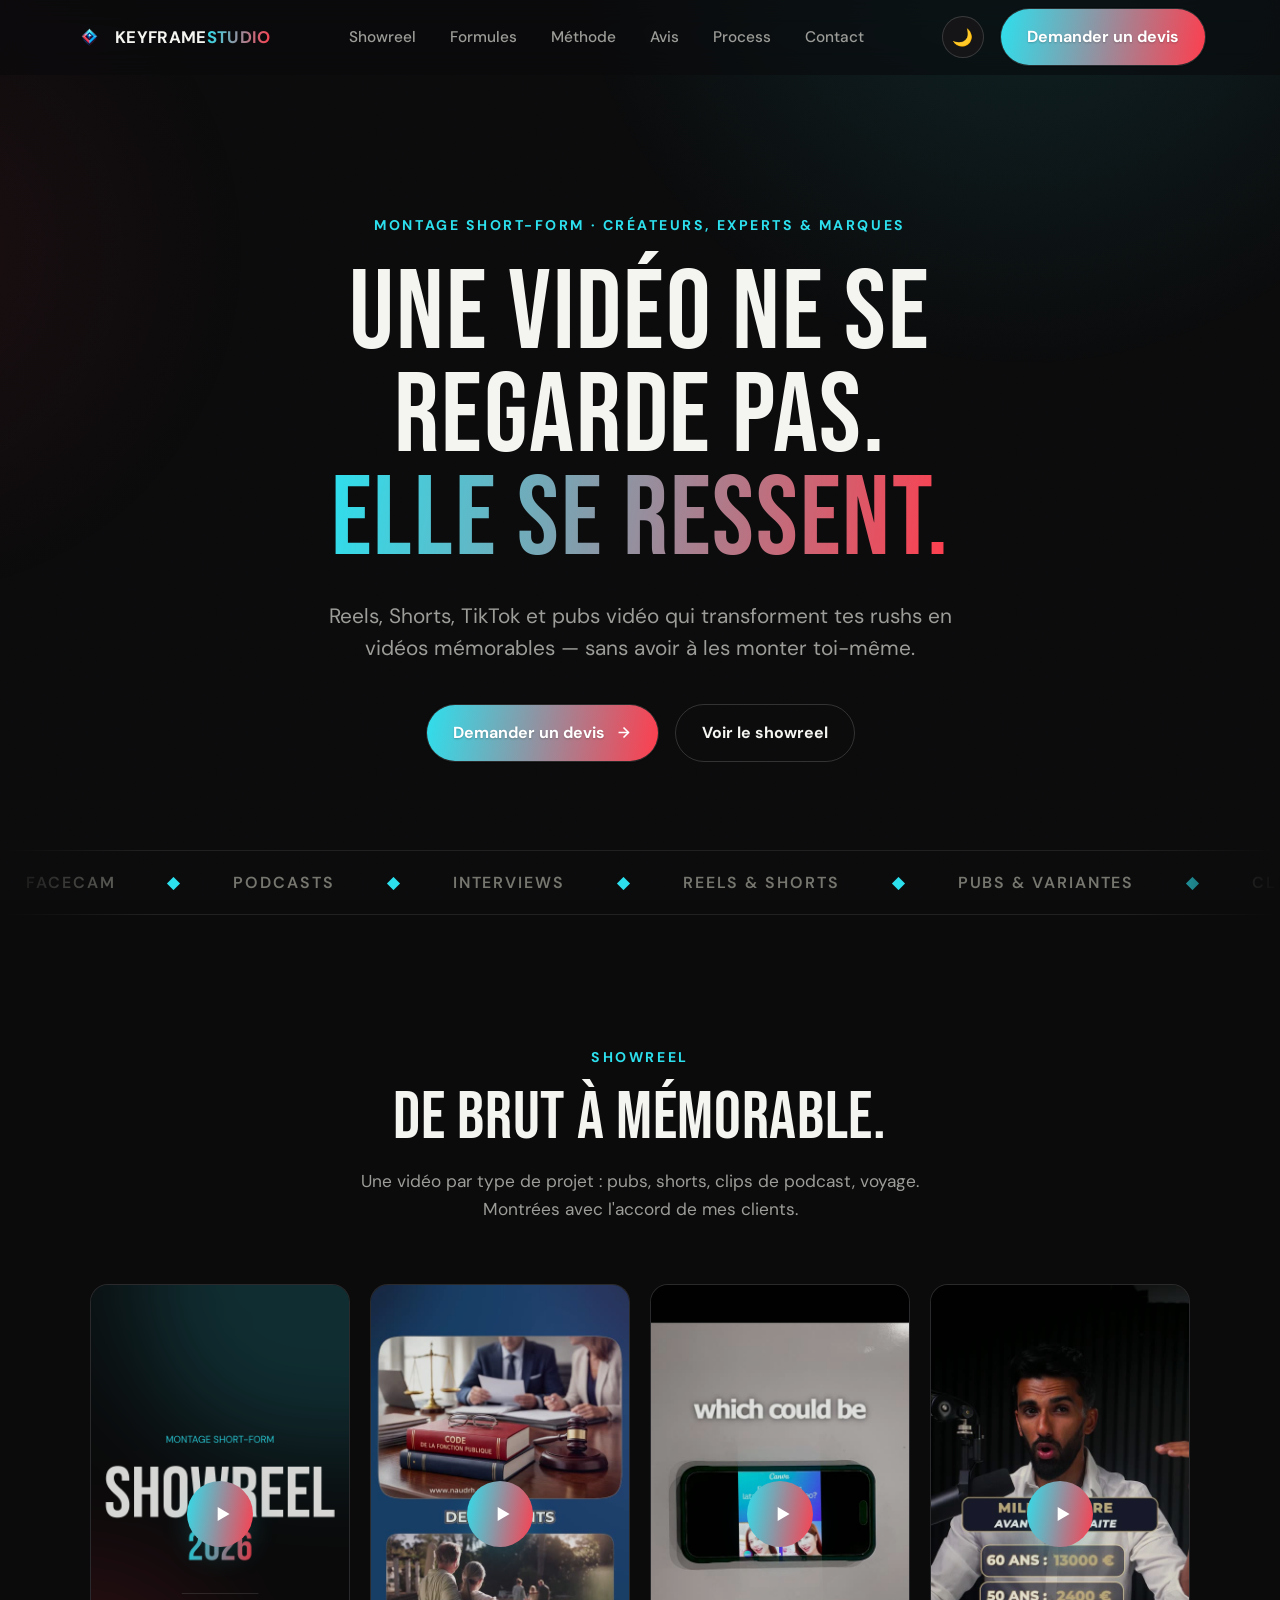
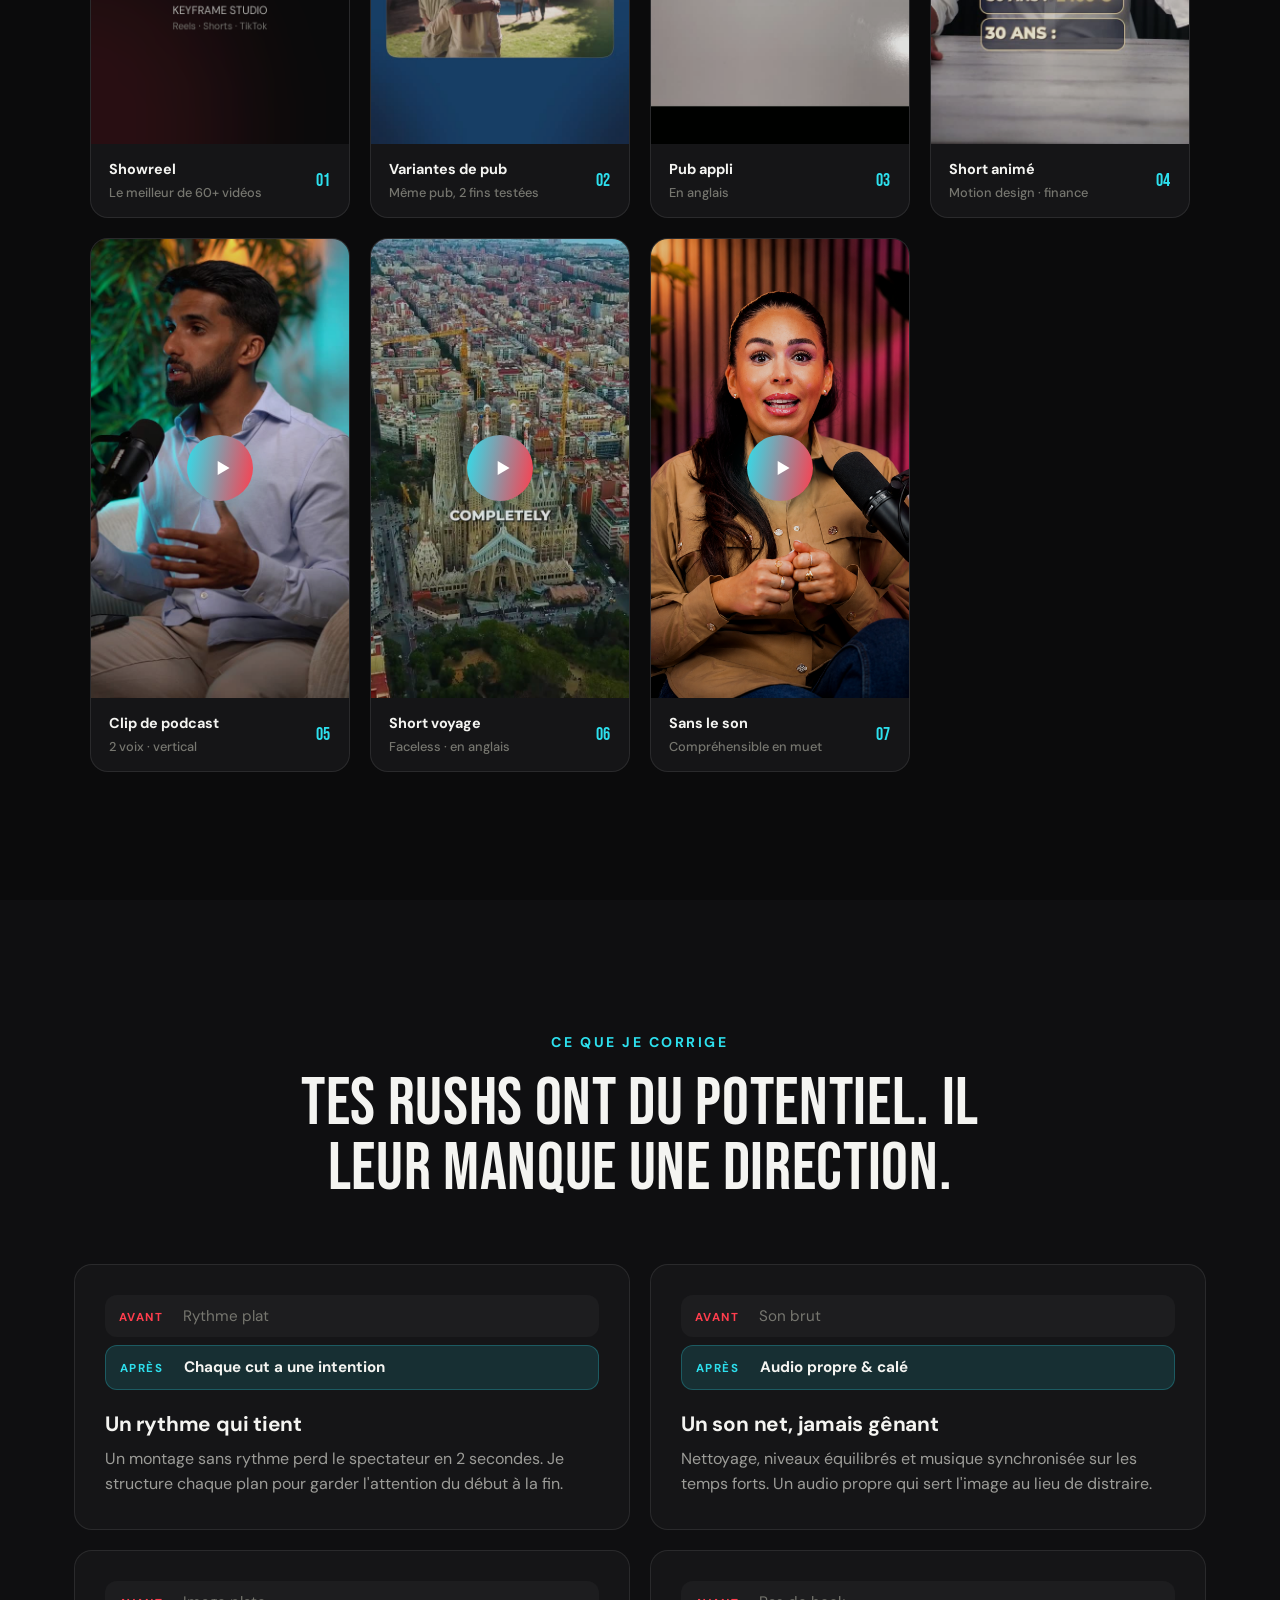
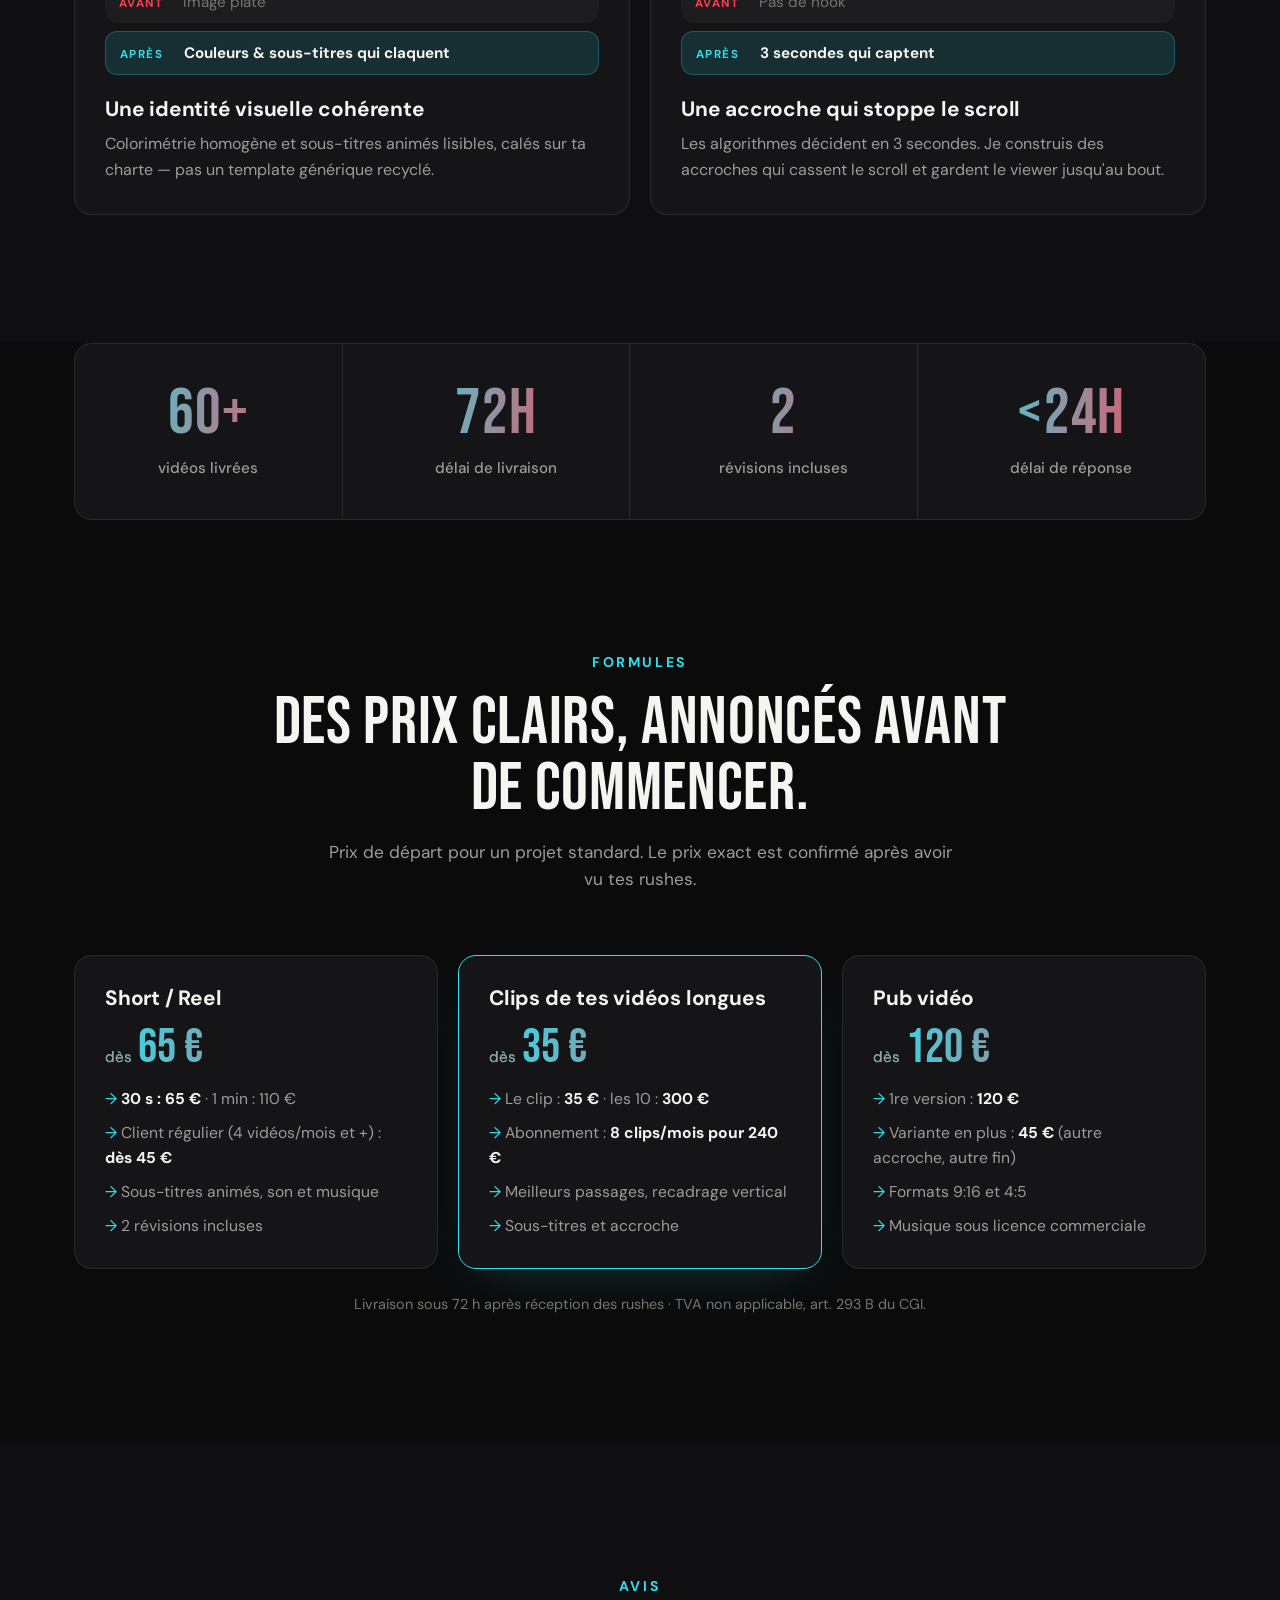
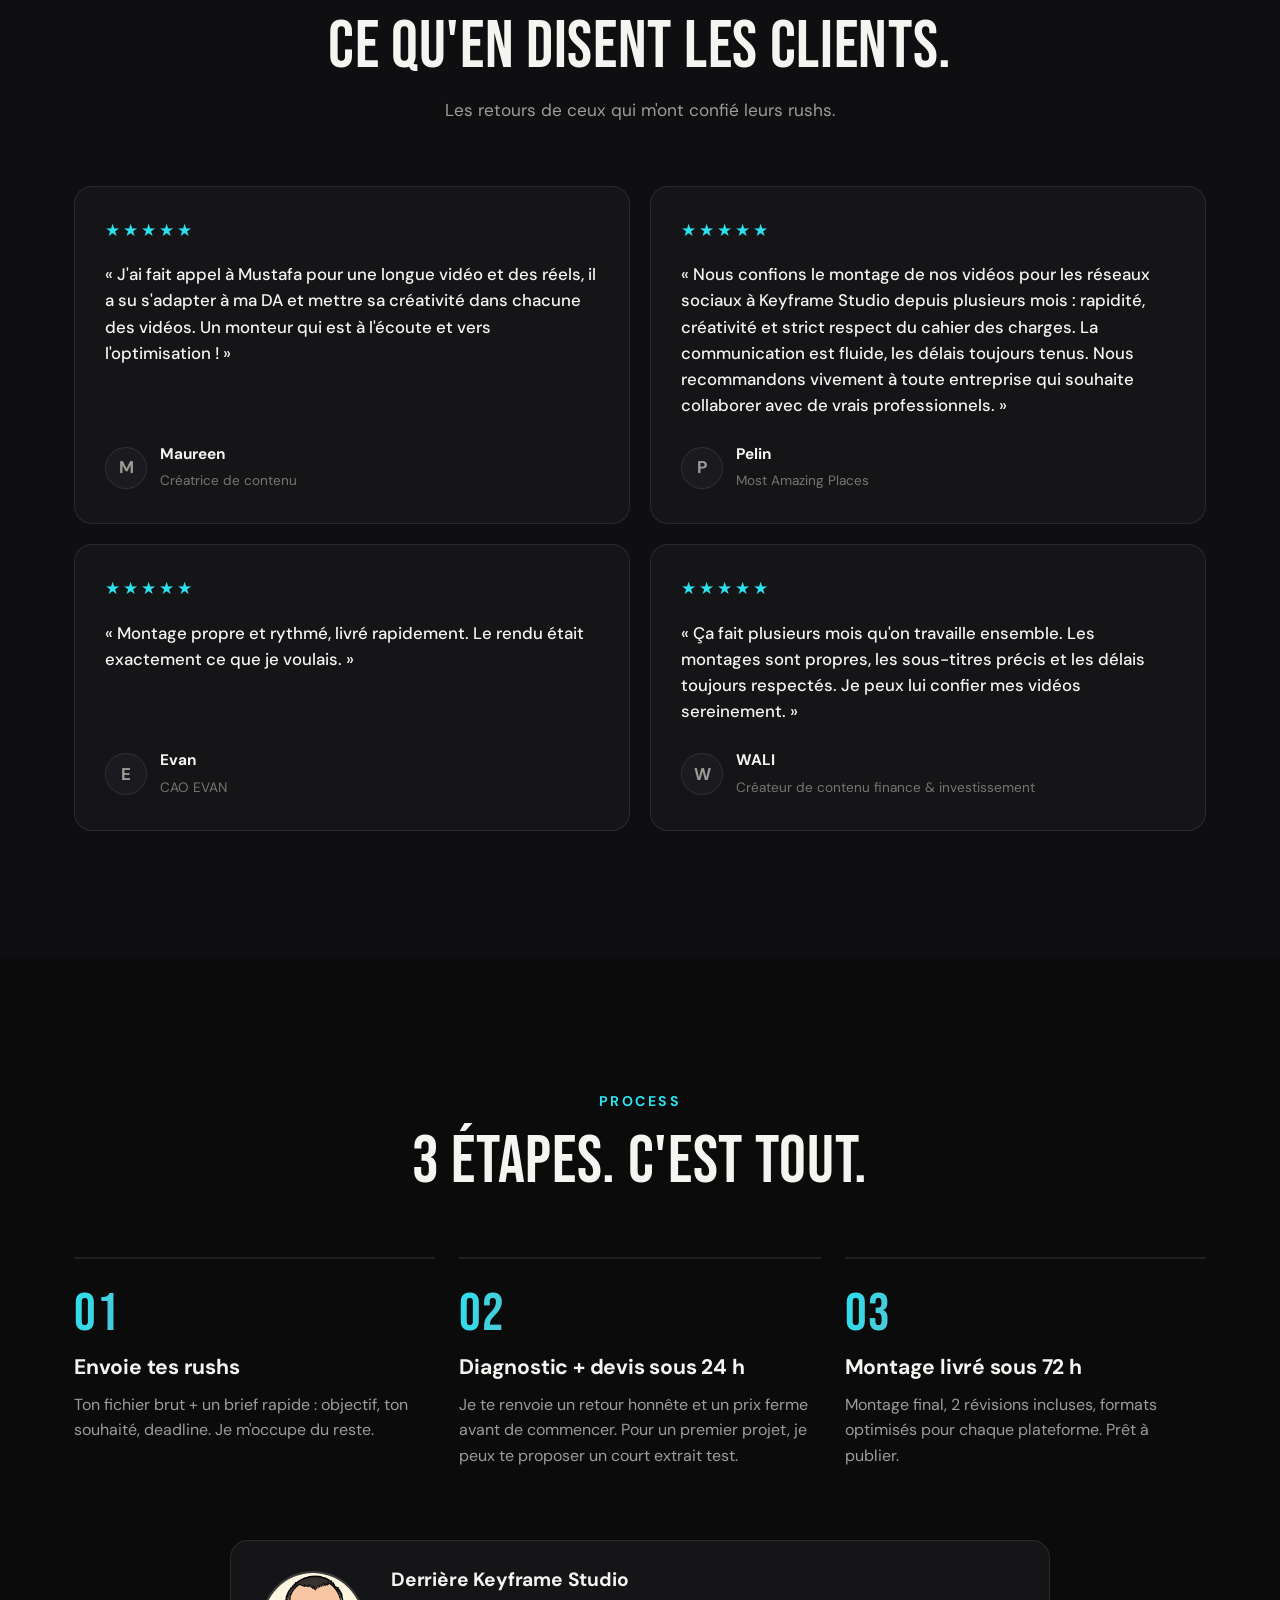
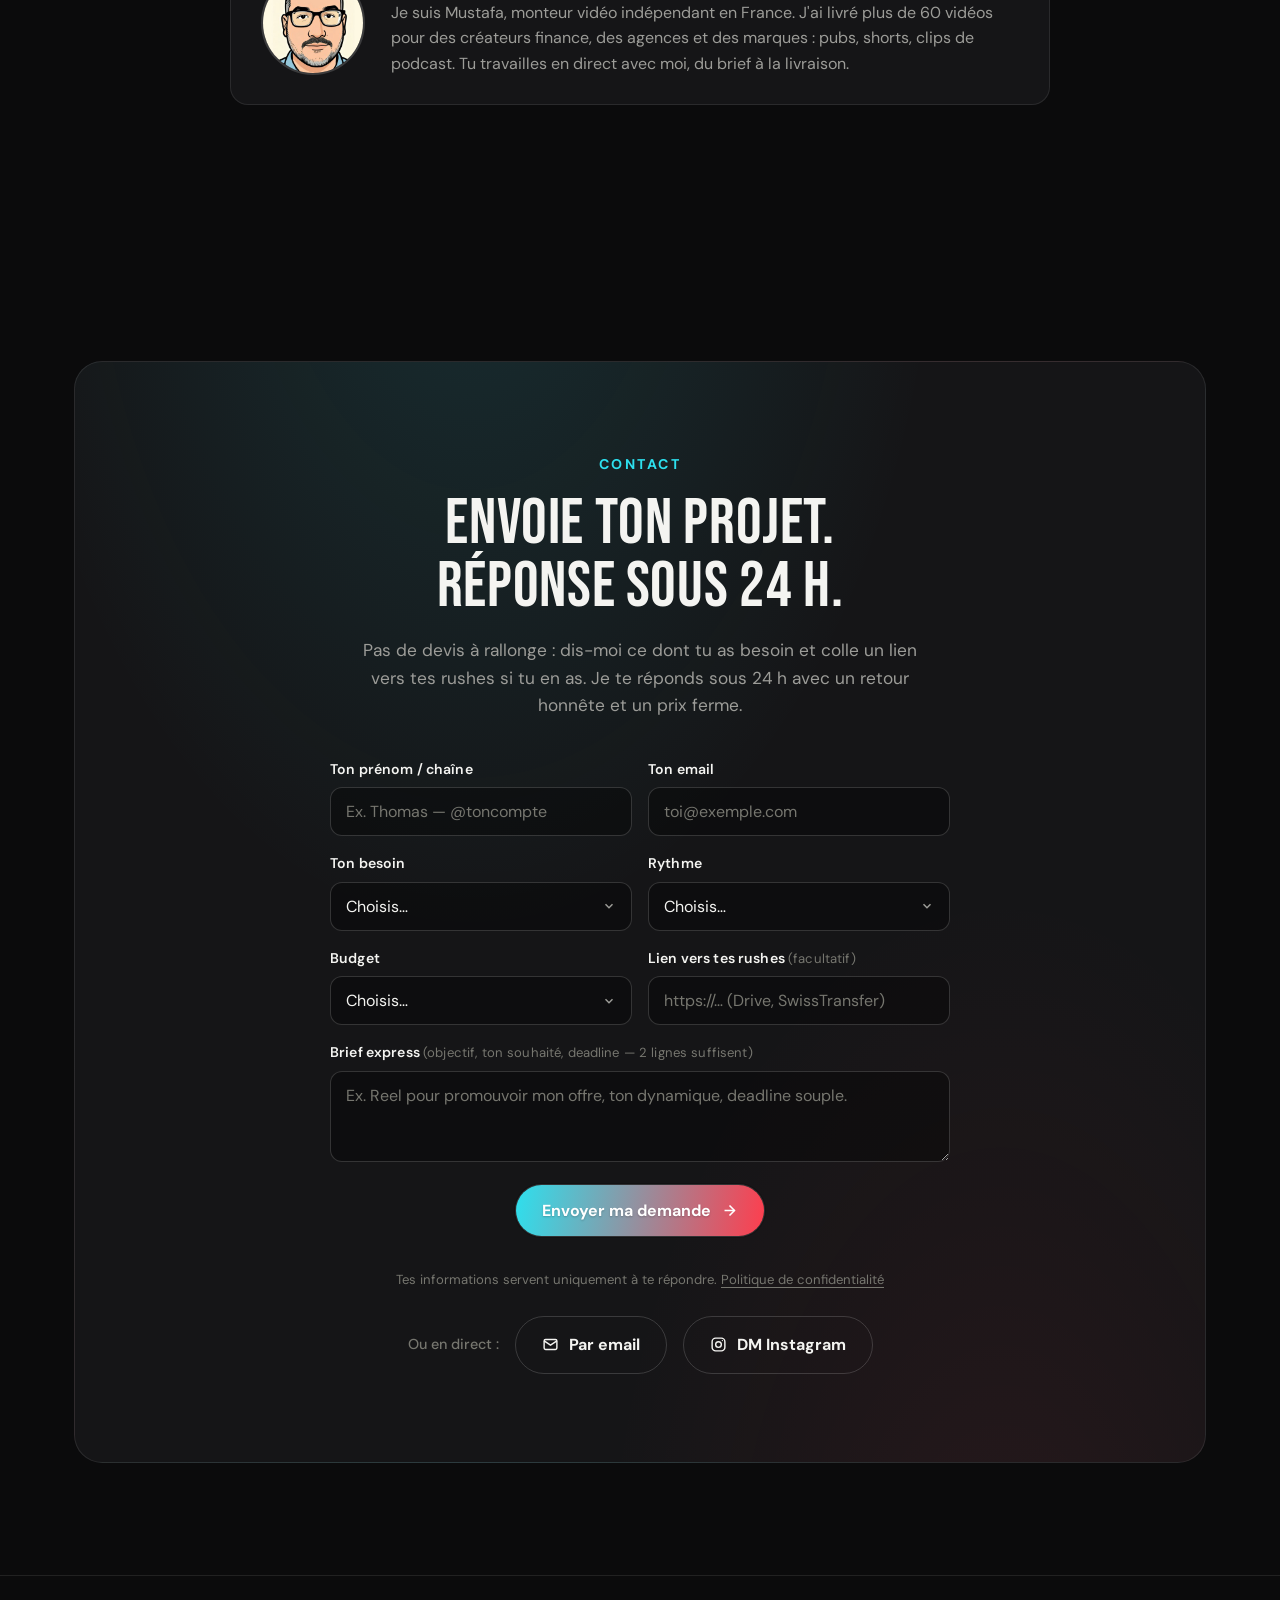
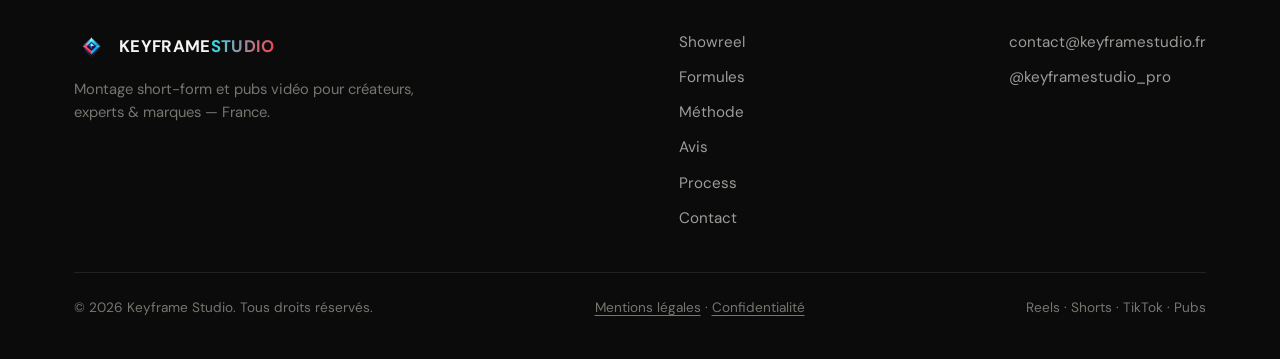
==== index.html @ 78bc3e5d "Méthode en Avant / Après (plus de texte barré) ; contact mobile empilé - Section « Ce que je corrige" ====
<!DOCTYPE html>
<html lang="fr">
<head>
<meta charset="UTF-8">
<meta name="viewport" content="width=device-width, initial-scale=1.0">
<title>Keyframe Studio — Montage Reels, Shorts, TikTok & pubs vidéo</title>
<meta name="description" content="Montage vidéo short-form et pubs vidéo pour créateurs, experts et marques : Reels, Shorts, TikTok, clips de podcast et variantes de pubs. Réponse et devis sous 24 h.">
<link rel="canonical" href="https://keyframestudio.fr/">
<meta property="og:title" content="Keyframe Studio — Montage Reels, Shorts, TikTok & pubs vidéo">
<meta property="og:description" content="Reels, Shorts, TikTok et pubs vidéo qui transforment tes rushs en vidéos mémorables.">
<meta property="og:type" content="website">
<meta property="og:url" content="https://keyframestudio.fr/">
<meta property="og:image" content="https://keyframestudio.fr/og-image.jpg">
<meta property="og:image:width" content="1200">
<meta property="og:image:height" content="630">
<meta property="og:locale" content="fr_FR">
<meta name="twitter:card" content="summary_large_image">
<link rel="icon" href="logo.png">
<link rel="preconnect" href="https://fonts.googleapis.com">
<link rel="preconnect" href="https://fonts.gstatic.com" crossorigin>
<link href="https://fonts.googleapis.com/css2?family=Bebas+Neue&family=DM+Sans:wght@400;500;600;700&display=swap" rel="stylesheet">

<style>
  :root{
    --bg:#0B0B0C; --bg-2:#0F0F11; --surface:#151517; --surface-2:#1B1B1F;
    --line:rgba(255,255,255,.09); --line-strong:rgba(255,255,255,.16);
    --text:#F4F4F1; --muted:#9C9C98; --muted-2:#76766F;
    --accent:#2DE0EE; --accent-2:#FF3D4D;
    --accent-dim:rgba(45,224,238,.13); --accent-glow:rgba(45,224,238,.32);
    --grad:linear-gradient(100deg,var(--accent),var(--accent-2));
    --radius:18px; --maxw:1180px; --ease:cubic-bezier(.22,.61,.36,1);
  }
  html[data-theme="light"]{
    --bg:#E8EBED; --bg-2:#DDE3E6; --surface:#F4F6F7; --surface-2:#E4EAED;
    --line:rgba(24,32,37,.12); --line-strong:rgba(24,32,37,.22);
    --text:#182025; --muted:#49545B; --muted-2:#5F6A72;
    --accent:#007582; --accent-2:#C52F3D;
    --accent-dim:rgba(0,117,130,.12); --accent-glow:rgba(0,117,130,.20);
  }
  html[data-theme="light"] body::before{
    background:radial-gradient(60vw 60vw at 80% -10%, rgba(0,117,130,.06), transparent 60%),radial-gradient(46vw 46vw at -8% 28%, rgba(197,47,61,.03), transparent 60%)}
  html[data-theme="light"] body::after{opacity:.015}
  html[data-theme="light"] .btn-primary{color:#fff}
  html[data-theme="light"] header{background:rgba(232,235,237,.88);border-bottom-color:var(--line)}
  html[data-theme="light"] header.scrolled{background:rgba(232,235,237,.96)}
  html[data-theme="light"] .nav-links a{color:var(--muted)}
  html[data-theme="light"] .nav-links a:hover{color:var(--text)}
  html[data-theme="light"] .rf-field input,html[data-theme="light"] .rf-field textarea{background:rgba(255,255,255,.64)}
  html[data-theme="light"] .tag.bad{background:rgba(24,32,37,.05)}
  #themeToggle{width:42px;height:42px;border-radius:50%;border:1px solid var(--line-strong);background:var(--surface);
    color:var(--text);cursor:pointer;font-size:1.05rem;display:flex;align-items:center;justify-content:center;transition:transform .3s var(--ease)}
  #themeToggle:hover{transform:rotate(20deg)}
  *{box-sizing:border-box;margin:0;padding:0}
  html{scroll-behavior:smooth}
  body{background:var(--bg);color:var(--text);font-family:"DM Sans",sans-serif;font-size:17px;line-height:1.6;-webkit-font-smoothing:antialiased;overflow-x:hidden;position:relative}
  body::before{content:"";position:fixed;inset:0;z-index:0;pointer-events:none;
    background:radial-gradient(60vw 60vw at 80% -10%, rgba(45,224,238,.12), transparent 60%),radial-gradient(46vw 46vw at -8% 28%, rgba(255,61,77,.07), transparent 60%)}
  body::after{content:"";position:fixed;inset:0;z-index:0;pointer-events:none;opacity:.05;mix-blend-mode:overlay;
    background-image:url("data:image/svg+xml,%3Csvg xmlns='http://www.w3.org/2000/svg' width='160' height='160'%3E%3Cfilter id='n'%3E%3CfeTurbulence type='fractalNoise' baseFrequency='0.85' numOctaves='2' stitchTiles='stitch'/%3E%3C/filter%3E%3Crect width='100%25' height='100%25' filter='url(%23n)'/%3E%3C/svg%3E")}
  .wrap{position:relative;z-index:1}
  a{color:inherit;text-decoration:none}
  img{max-width:100%;display:block}
  .container{width:100%;max-width:var(--maxw);margin:0 auto;padding:0 24px}

  h1,h2{font-family:"Bebas Neue",sans-serif;font-weight:400;line-height:.95;letter-spacing:.01em}
  h3{font-family:"DM Sans",sans-serif;font-weight:700;line-height:1.15;letter-spacing:-.01em}
  .grad{background:var(--grad);-webkit-background-clip:text;background-clip:text;-webkit-text-fill-color:transparent;color:transparent}

  .eyebrow{font-family:"DM Sans",sans-serif;font-size:.88rem;font-weight:700;letter-spacing:.18em;text-transform:uppercase;color:var(--accent);display:inline-block}
  .btn{display:inline-flex;align-items:center;gap:10px;font-family:"DM Sans",sans-serif;font-weight:700;font-size:1rem;padding:15px 26px;border-radius:999px;overflow:hidden;cursor:pointer;border:1px solid transparent;transition:transform .35s var(--ease),border-color .3s,color .3s;position:relative;isolation:isolate;transform:translateZ(0)}
  .btn-primary{background:transparent;color:#fff;text-shadow:0 1px 2px rgba(0,0,0,.22);border-color:rgba(255,255,255,.12);box-shadow:inset 0 0 0 1px rgba(255,255,255,.08),0 0 0 1px rgba(0,0,0,.18)}
  .btn-primary::before{content:"";position:absolute;inset:-1px;border-radius:inherit;background:var(--grad);z-index:-1}
  .btn-primary:hover{transform:translateY(-3px) translateZ(0);box-shadow:inset 0 0 0 1px rgba(255,255,255,.10),0 14px 40px -12px var(--accent-glow)}
  .btn-ghost{background:transparent;color:var(--text);border-color:var(--line-strong)}
  .btn-ghost:hover{transform:translateY(-3px);border-color:var(--accent);color:var(--accent)}
  .btn svg{width:17px;height:17px}

  /* HEADER */
  header{position:sticky;top:0;z-index:50;backdrop-filter:saturate(140%) blur(14px);background:rgba(11,11,12,.6);border-bottom:1px solid transparent;transition:border-color .3s,background .3s}
  header.scrolled{border-bottom-color:var(--line);background:rgba(11,11,12,.82)}
  .nav{display:flex;align-items:center;justify-content:space-between;height:74px}
  .brand{display:flex;align-items:center;gap:11px;font-family:"DM Sans",sans-serif;font-weight:700;letter-spacing:.02em;font-size:1.05rem}
  .brand img{width:30px;height:30px;border-radius:7px}
  .brand span b{background:var(--grad);-webkit-background-clip:text;background-clip:text;-webkit-text-fill-color:transparent;color:transparent}
  .nav-links{display:flex;align-items:center;gap:34px}
  .nav-links a{font-size:.96rem;color:var(--muted);font-weight:500;transition:color .25s}
  .nav-links a:hover{color:var(--text)}
  .nav-cta{display:flex;align-items:center;gap:16px}
  .menu-btn{display:none;background:none;border:1px solid var(--line-strong);border-radius:10px;width:42px;height:42px;cursor:pointer;color:var(--text)}
  .menu-btn svg{width:20px;height:20px;margin:auto}

  /* HERO (centré) */
  .hero{padding:clamp(4.5rem,11vw,8.5rem) 0 clamp(3.5rem,7vw,5.5rem);text-align:center}
  .hero-eyebrow{margin-bottom:26px}
  .hero h1{font-size:clamp(3.2rem,11vw,7rem);max-width:16ch;margin:0 auto;line-height:.92;letter-spacing:.015em}
  .hero p.lead{margin:28px auto 0;font-size:clamp(1.05rem,2.3vw,1.3rem);color:var(--muted);max-width:46ch;line-height:1.55}
  .hero-actions{margin-top:40px;display:flex;flex-wrap:wrap;gap:16px;justify-content:center}

  /* MARQUEE */
  .marquee{border-top:1px solid var(--line);border-bottom:1px solid var(--line);padding:18px 0;overflow:hidden;white-space:nowrap;-webkit-mask-image:linear-gradient(90deg,transparent,#000 12%,#000 88%,transparent);mask-image:linear-gradient(90deg,transparent,#000 12%,#000 88%,transparent)}
  .marquee-track{display:inline-block;animation:scroll 26s linear infinite}
  .marquee-track span{font-family:"DM Sans",sans-serif;font-weight:600;font-size:1rem;letter-spacing:.12em;color:var(--muted-2);text-transform:uppercase;margin:0 26px}
  .marquee-track span i{color:var(--accent);font-style:normal;margin-left:52px}
  @keyframes scroll{from{transform:translateX(0)}to{transform:translateX(-50%)}}

  /* SECTION */
  section.block{padding:clamp(4.5rem,10vw,8rem) 0}
  .sec-head{max-width:62ch;margin:0 auto clamp(2.5rem,5vw,3.8rem);text-align:center}
  .sec-head h2{font-size:clamp(2.4rem,6vw,4.2rem);margin-top:16px;line-height:.98}
  .sec-head p.sub{margin:16px auto 0;color:var(--muted);font-size:1.08rem;max-width:52ch}

  /* SHOWREEL */
  .reel-grid{display:grid;grid-template-columns:repeat(4,minmax(0,260px));gap:20px;justify-content:center;align-items:stretch}
  .reel-label small{display:block;font-size:.8rem;font-weight:500;color:var(--muted-2);margin-top:2px}
  .reel-note{text-align:center;color:var(--muted-2);font-size:.9rem;margin-top:26px}
  .reel-card{position:relative;display:flex;flex-direction:column;border-radius:var(--radius);overflow:hidden;border:1px solid var(--line);background:var(--surface);transition:transform .4s var(--ease),border-color .4s}
  .reel-card:hover{transform:translateY(-6px);border-color:var(--line-strong)}
  .reel{position:relative;aspect-ratio:9/16;background:#000;flex:1 1 auto}
  .reel iframe,.reel video{position:absolute;inset:0;width:100%;height:100%;border:0;background:#000}
  .reel video{object-fit:contain}
  .reel video:fullscreen,.reel video:-webkit-full-screen{object-fit:contain!important;background:#000}
  .reel-poster{background-size:cover;background-position:center;cursor:pointer;display:flex;align-items:center;justify-content:center}
  .reel-poster::after{content:"";position:absolute;inset:0;background:rgba(0,0,0,.12);transition:background .3s}
  .reel-poster:hover::after{background:rgba(0,0,0,0)}
  .play-btn{position:relative;z-index:1;width:66px;height:66px;border-radius:50%;background:var(--grad);color:#fff;display:flex;align-items:center;justify-content:center;box-shadow:0 10px 34px -8px var(--accent-glow);transition:transform .35s var(--ease)}
  .play-btn svg{width:26px;height:26px;margin-left:3px}
  .reel-poster:hover .play-btn{transform:scale(1.1)}
  .reel-label{display:flex;align-items:center;justify-content:space-between;min-height:50px;padding:14px 18px;font-size:.9rem;color:var(--muted);font-weight:600}
  .reel-label b{color:var(--text);font-weight:700}
  .reel-num{font-family:"Bebas Neue",sans-serif;color:var(--accent);font-weight:400;font-size:1.15rem;letter-spacing:.04em}
  .reel-slot{display:flex;flex-direction:column;align-items:center;justify-content:center;gap:14px;min-height:512px;border:1.5px dashed var(--line-strong);border-radius:var(--radius);background:linear-gradient(180deg,var(--surface),var(--bg-2));color:var(--muted-2);text-align:center;padding:20px;transition:border-color .35s,color .35s,transform .4s var(--ease)}
  .reel-slot:hover{border-color:var(--accent);color:var(--muted);transform:translateY(-6px)}
  .reel-slot .plus{width:52px;height:52px;border-radius:50%;border:1.5px solid currentColor;display:flex;align-items:center;justify-content:center;font-size:1.7rem;font-weight:300}
  .reel-slot small{font-size:.82rem;max-width:18ch;line-height:1.4}
  .reel-slot strong{font-family:"DM Sans",sans-serif;font-weight:700;font-size:1rem;color:var(--muted)}

  /* FORMULES */
  .price-grid{display:grid;grid-template-columns:repeat(3,1fr);gap:20px}
  .price{background:var(--surface);border:1px solid var(--line);border-radius:var(--radius);padding:30px;display:flex;flex-direction:column;gap:14px}
  .price.hl{border-color:var(--accent);box-shadow:0 18px 50px -28px var(--accent-glow)}
  .price h3{font-size:1.3rem}
  .price .from{font-family:"Bebas Neue",sans-serif;font-size:3rem;line-height:1;background:var(--grad);-webkit-background-clip:text;background-clip:text;-webkit-text-fill-color:transparent;color:transparent}
  .price .from small{font-family:"DM Sans",sans-serif;font-size:.95rem;-webkit-text-fill-color:var(--muted);color:var(--muted);margin-right:6px}
  .price ul{list-style:none;display:grid;gap:9px;color:var(--muted);font-size:.98rem}
  .price li::before{content:"→ ";color:var(--accent)}
  .price li b{color:var(--text)}
  .price-foot{text-align:center;color:var(--muted-2);font-size:.9rem;margin-top:24px}
  /* QUI JE SUIS */
  .about{display:flex;gap:26px;align-items:center;max-width:820px;margin:clamp(3rem,6vw,4.5rem) auto 0;background:var(--surface);border:1px solid var(--line);border-radius:var(--radius);padding:28px 30px}
  .about img{width:104px;height:104px;border-radius:50%;flex:0 0 auto;border:2px solid var(--line-strong)}
  .about h3{font-size:1.2rem;margin-bottom:8px}
  .about p{color:var(--muted);font-size:1rem}
  @media (max-width:680px){.about{flex-direction:column;text-align:center}}

  /* CORRECTIONS */
  .corr-grid{display:grid;grid-template-columns:repeat(2,1fr);gap:20px}
  .corr{background:var(--surface);border:1px solid var(--line);border-radius:var(--radius);padding:30px 30px 32px}
  .corr-top{display:flex;align-items:center;gap:14px;flex-wrap:wrap;margin-bottom:18px}
  .tag{font-size:.82rem;font-weight:600;padding:6px 13px;border-radius:999px}
  .tag.bad{background:rgba(255,255,255,.05);color:var(--muted-2);text-decoration:line-through;text-decoration-color:rgba(255,255,255,.25)}
  .arrow{color:var(--accent-2);font-weight:800}
  .tag.good{background:var(--accent-dim);color:var(--accent)}
  .ba{display:grid;gap:8px;margin-bottom:22px}
  .ba-row{display:flex;align-items:baseline;gap:12px;padding:9px 14px;border-radius:12px;font-size:.95rem}
  .ba-row small{flex:0 0 52px;font-size:.72rem;font-weight:700;letter-spacing:.12em;text-transform:uppercase}
  .ba-row.before{background:rgba(255,255,255,.035);color:var(--muted-2)}
  .ba-row.before small{color:var(--accent-2)}
  .ba-row.after{background:var(--accent-dim);color:var(--text);font-weight:700;border:1px solid rgba(45,224,238,.25)}
  .ba-row.after small{color:var(--accent)}
  html[data-theme="light"] .ba-row.before{background:rgba(24,32,37,.05)}
  html[data-theme="light"] .ba-row.after{border-color:rgba(0,117,130,.25)}
  .corr h3{font-size:1.3rem;margin-bottom:10px}
  .corr p{color:var(--muted);font-size:1rem}

  /* STATS */
  .stats-bar{display:grid;grid-template-columns:repeat(4,1fr);gap:20px;border:1px solid var(--line);border-radius:var(--radius);background:var(--surface);overflow:hidden}
  .stat{padding:38px 26px;text-align:center;border-right:1px solid var(--line)}
  .stat:last-child{border-right:none}
  .stat .num{font-family:"Bebas Neue",sans-serif;font-weight:400;font-size:clamp(2.8rem,6.5vw,4rem);line-height:1;letter-spacing:.01em;background:var(--grad);-webkit-background-clip:text;background-clip:text;-webkit-text-fill-color:transparent;color:transparent}
  .stat .lab{margin-top:10px;color:var(--muted);font-size:.95rem;font-weight:500}

  /* AVIS */
  .avis-grid{display:grid;grid-template-columns:repeat(2,minmax(0,1fr));gap:20px}
  .avis{background:var(--surface);border:1px solid var(--line);border-radius:var(--radius);padding:30px;display:flex;flex-direction:column;gap:18px}
  .stars{color:var(--accent);letter-spacing:3px;font-size:1.05rem}
  .avis blockquote{color:var(--text);font-size:1.05rem;line-height:1.55;font-weight:500}
  .avis .who{display:flex;align-items:center;gap:13px;margin-top:auto;padding-top:6px}
  .avis .av{width:42px;height:42px;border-radius:50%;background:var(--surface-2);border:1px solid var(--line);display:flex;align-items:center;justify-content:center;font-family:"DM Sans",sans-serif;font-weight:700;color:var(--muted)}
  .avis .who .meta b{display:block;font-size:.96rem}
  .avis .who .meta small{color:var(--muted-2);font-size:.85rem}
  .avis.placeholder blockquote{color:var(--muted-2);font-style:italic}

  /* PROCESS */
  .proc-grid{display:grid;grid-template-columns:repeat(3,1fr);gap:24px}
  .proc{position:relative;padding-top:28px;border-top:2px solid var(--line)}
  .proc .pnum{font-family:"Bebas Neue",sans-serif;font-weight:400;font-size:3.4rem;line-height:1;letter-spacing:.02em;background:var(--grad);-webkit-background-clip:text;background-clip:text;-webkit-text-fill-color:transparent;color:transparent}
  .proc h3{font-size:1.32rem;margin:14px 0 12px}
  .proc p{color:var(--muted);font-size:1rem}

  /* CONTACT */
  .contact{position:relative;border:1px solid var(--line);border-radius:28px;background:radial-gradient(70% 120% at 35% -20%, rgba(45,224,238,.13), transparent 60%),radial-gradient(60% 120% at 82% 120%, rgba(255,61,77,.08), transparent 60%),var(--surface);padding:clamp(3rem,7vw,5.5rem) clamp(1.5rem,5vw,4rem);text-align:center;overflow:hidden}
  .contact h2{font-size:clamp(2.4rem,6vw,4rem);max-width:20ch;margin:16px auto 0;line-height:.98}
  .contact p{color:var(--muted);max-width:48ch;margin:18px auto 0;font-size:1.08rem}
  .contact-actions{margin-top:36px;display:flex;flex-wrap:wrap;gap:16px;justify-content:center}

  /* FORMULAIRE RUSH */
  .rush-form{max-width:620px;margin:38px auto 0;text-align:left;display:grid;gap:16px}
  .rf-row{display:grid;grid-template-columns:1fr 1fr;gap:16px}
  .rf-field{display:grid;gap:7px}
  .rf-field label{font-size:.88rem;font-weight:600;color:var(--text);letter-spacing:.01em}
  .rf-field label span{color:var(--muted-2);font-weight:400;font-size:.82rem}
  .rf-field input,.rf-field textarea,.rf-field select{width:100%;background:rgba(0,0,0,.35);border:1px solid var(--line-strong);border-radius:12px;color:var(--text);font-family:"DM Sans",sans-serif;font-size:1rem;padding:13px 15px;transition:border-color .25s,box-shadow .25s;resize:vertical}
  .rf-field input::placeholder,.rf-field textarea::placeholder{color:var(--muted-2)}
  .rf-field input:focus,.rf-field textarea:focus,.rf-field select:focus{outline:none;border-color:var(--accent);box-shadow:0 0 0 3px var(--accent-dim)}
  .rf-submit{justify-self:center;margin-top:6px}
  .rf-submit[disabled]{opacity:.6;pointer-events:none}
  .contact .rf-status{text-align:center;font-size:.95rem;min-height:1.4em;margin:0;max-width:none}
  .rf-status.ok{color:#4ade80}
  .rf-status.err{color:var(--accent-2)}
  .rf-alt{margin-top:26px;align-items:center}
  .rf-alt-label{color:var(--muted-2);font-size:.9rem;font-weight:500}
  .rf-field select{appearance:none;-webkit-appearance:none;cursor:pointer;padding-right:40px;background-image:url("data:image/svg+xml,%3Csvg xmlns=%27http://www.w3.org/2000/svg%27 width=%2714%27 height=%2714%27 viewBox=%270 0 24 24%27 fill=%27none%27 stroke=%27%239C9C98%27 stroke-width=%272.5%27%3E%3Cpolyline points=%276 9 12 15 18 9%27/%3E%3C/svg%3E");background-repeat:no-repeat;background-position:right 15px center}
  .rf-field select option{background:var(--bg-2);color:var(--text)}
  html[data-theme="light"] .rf-field select{background-color:rgba(255,255,255,.64)}
  .contact .rf-legal{font-size:.82rem;color:var(--muted-2);text-align:center;margin:0;max-width:none}
  .rf-legal a,.foot-bottom a{text-decoration:underline;text-underline-offset:3px}
  @media (max-width:680px){.rf-row{grid-template-columns:1fr}
    .rf-alt{flex-direction:column;align-items:stretch;gap:12px;max-width:340px;margin-left:auto;margin-right:auto}
    .rf-alt .btn{justify-content:center}
    .rf-alt-label{text-align:center}}
  .contact .rf-status:empty{min-height:0}

  /* FOOTER */
  footer{border-top:1px solid var(--line);padding:54px 0 40px;margin-top:clamp(4rem,9vw,7rem)}
  .foot{display:flex;flex-wrap:wrap;gap:28px;justify-content:space-between;align-items:flex-start}
  .foot .brand img{width:34px;height:34px}
  .foot-tag{color:var(--muted-2);font-size:.92rem;margin-top:14px;max-width:34ch}
  .foot-links{display:flex;flex-direction:column;gap:11px}
  .foot-links a{color:var(--muted);font-size:.95rem;transition:color .25s}
  .foot-links a:hover{color:var(--accent)}
  .foot-bottom{margin-top:42px;padding-top:24px;border-top:1px solid var(--line);display:flex;flex-wrap:wrap;gap:14px;justify-content:space-between;color:var(--muted-2);font-size:.85rem}

  /* REVEAL */
  .reveal{opacity:0;transition:opacity .6s var(--ease)}
  .reveal.in{opacity:1}

  /* RESPONSIVE */
  @media (max-width:900px){
    .reel-grid,.avis-grid,.proc-grid,.price-grid{grid-template-columns:repeat(2,1fr)}
    .stats-bar{grid-template-columns:repeat(2,1fr)}
    .stat:nth-child(2){border-right:none}
    .stat:nth-child(1),.stat:nth-child(2){border-bottom:1px solid var(--line)}
  }
  @media (max-width:680px){
    .nav-links{position:fixed;inset:74px 0 auto 0;flex-direction:column;align-items:flex-start;gap:0;background:var(--bg-2);border-bottom:1px solid var(--line);padding:8px 24px 22px;transform:translateY(-130%);transition:transform .4s var(--ease);height:auto}
    .nav-links.open{transform:none}
    .nav-links a{width:100%;padding:15px 0;border-bottom:1px solid var(--line);font-size:1.05rem;color:var(--text)}
    .nav-cta .btn{display:none}
    .menu-btn{display:flex}
    .corr-grid,.reel-grid,.avis-grid,.proc-grid,.price-grid{grid-template-columns:1fr}
    .stats-bar{grid-template-columns:1fr}
    .stat{border-right:none;border-bottom:1px solid var(--line)}
    .stat:last-child{border-bottom:none}
    .hero h1{font-size:clamp(2.9rem,14vw,4.2rem)}
  }
  /* SHOWREEL — correction mise en page uniquement */
  @media (max-width:900px){
    .reel-grid{grid-template-columns:repeat(3,minmax(0,240px));justify-content:center}
  }
  @media (max-width:680px){
    .reel-grid{grid-template-columns:repeat(2,minmax(0,1fr));gap:12px}
    .reel-label{padding:10px 12px;font-size:.8rem;min-height:0}
    .play-btn{width:52px;height:52px}
    .reel-slot{min-height:620px}
  }

</style>
</head>
<body>
<div class="wrap">

  <header id="top">
    <div class="container nav">
      <a href="#top" class="brand">
        <img src="logo.png" alt="Keyframe Studio">
        <span>KEYFRAME<b>STUDIO</b></span>
      </a>
      <nav class="nav-links" id="navlinks">
        <a href="#showreel">Showreel</a>
        <a href="#formules">Formules</a>
        <a href="#methode">Méthode</a>
        <a href="#avis">Avis</a>
        <a href="#process">Process</a>
        <a href="#contact">Contact</a>
      </nav>
      <div class="nav-cta">
        <button id="themeToggle" aria-label="Basculer le thème clair / sombre" title="Thème clair / sombre">🌙</button>
        <a href="#contact" class="btn btn-primary">Demander un devis</a>
        <button class="menu-btn" id="menuBtn" aria-label="Menu">
          <svg viewBox="0 0 24 24" fill="none" stroke="currentColor" stroke-width="2"><line x1="3" y1="7" x2="21" y2="7"/><line x1="3" y1="12" x2="21" y2="12"/><line x1="3" y1="17" x2="21" y2="17"/></svg>
        </button>
      </div>
    </div>
  </header>

  <section class="hero">
    <div class="container">
      <div class="hero-eyebrow eyebrow reveal">Montage short-form · Créateurs, experts &amp; marques</div>
      <h1 class="reveal">Une vidéo ne se<br>regarde pas.<br><span class="grad">Elle se ressent.</span></h1>
      <p class="lead reveal">Reels, Shorts, TikTok et pubs vidéo qui transforment tes rushs en vidéos mémorables — sans avoir à les monter toi-même.</p>
      <div class="hero-actions reveal">
        <a href="#contact" class="btn btn-primary">Demander un devis
          <svg viewBox="0 0 24 24" fill="none" stroke="currentColor" stroke-width="2.2"><line x1="5" y1="12" x2="19" y2="12"/><polyline points="12 5 19 12 12 19"/></svg>
        </a>
        <a href="#showreel" class="btn btn-ghost">Voir le showreel</a>
      </div>
    </div>
  </section>

  <div class="marquee">
    <div class="marquee-track">
      <span>Facecam<i>◆</i></span><span>Podcasts<i>◆</i></span><span>Interviews<i>◆</i></span><span>Reels &amp; Shorts<i>◆</i></span><span>Pubs &amp; variantes<i>◆</i></span><span>Clipping<i>◆</i></span><span>Sous-titres<i>◆</i></span><span>Storytelling<i>◆</i></span>
      <span>Facecam<i>◆</i></span><span>Podcasts<i>◆</i></span><span>Interviews<i>◆</i></span><span>Reels &amp; Shorts<i>◆</i></span><span>Pubs &amp; variantes<i>◆</i></span><span>Clipping<i>◆</i></span><span>Sous-titres<i>◆</i></span><span>Storytelling<i>◆</i></span>
    </div>
  </div>

  <section class="block" id="showreel">
    <div class="container">
      <div class="sec-head reveal">
        <span class="eyebrow">Showreel</span>
        <h2>De brut à mémorable.</h2>
        <p class="sub">Une vidéo par type de projet : pubs, shorts, clips de podcast, voyage. Montrées avec l'accord de mes clients.</p>
      </div>
      <div class="reel-grid">
        <div class="reel-card reveal">
          <div class="reel reel-poster" data-src="assets/video/showreel-keyframe-studio.mp4" style="background-image:url('miniature_showreel.png')" role="button" tabindex="0" aria-label="Lire le showreel">
            <span class="play-btn" aria-hidden="true"><svg viewBox="0 0 24 24" fill="currentColor"><path d="M8 5.5v13l11-6.5z"/></svg></span>
          </div>
          <div class="reel-label"><span><b>Showreel</b><small>Le meilleur de 60+ vidéos</small></span><span class="reel-num">01</span></div>
        </div>
        <div class="reel-card reveal">
          <div class="reel reel-poster" data-src="assets/video/variantes-pub-wali.mp4" style="background-image:url('assets/img/variantes-pub-wali.jpg')" role="button" tabindex="0" aria-label="Lire les variantes de pub">
            <span class="play-btn" aria-hidden="true"><svg viewBox="0 0 24 24" fill="currentColor"><path d="M8 5.5v13l11-6.5z"/></svg></span>
          </div>
          <div class="reel-label"><span><b>Variantes de pub</b><small>Même pub, 2 fins testées</small></span><span class="reel-num">02</span></div>
        </div>
        <div class="reel-card reveal">
          <div class="reel reel-poster" data-src="assets/video/pub-arthur.mp4" style="background-image:url('assets/img/pub-arthur.jpg')" role="button" tabindex="0" aria-label="Lire la pub appli">
            <span class="play-btn" aria-hidden="true"><svg viewBox="0 0 24 24" fill="currentColor"><path d="M8 5.5v13l11-6.5z"/></svg></span>
          </div>
          <div class="reel-label"><span><b>Pub appli</b><small>En anglais</small></span><span class="reel-num">03</span></div>
        </div>
        <div class="reel-card reveal">
          <div class="reel reel-poster" data-src="assets/video/short-anime-1-million.mp4" style="background-image:url('assets/img/short-anime-1-million.jpg')" role="button" tabindex="0" aria-label="Lire le short animé">
            <span class="play-btn" aria-hidden="true"><svg viewBox="0 0 24 24" fill="currentColor"><path d="M8 5.5v13l11-6.5z"/></svg></span>
          </div>
          <div class="reel-label"><span><b>Short animé</b><small>Motion design · finance</small></span><span class="reel-num">04</span></div>
        </div>
        <div class="reel-card reveal">
          <div class="reel reel-poster" data-src="assets/video/clip-podcast-trapez.mp4" style="background-image:url('assets/img/clip-podcast-trapez.jpg')" role="button" tabindex="0" aria-label="Lire le clip de podcast">
            <span class="play-btn" aria-hidden="true"><svg viewBox="0 0 24 24" fill="currentColor"><path d="M8 5.5v13l11-6.5z"/></svg></span>
          </div>
          <div class="reel-label"><span><b>Clip de podcast</b><small>2 voix · vertical</small></span><span class="reel-num">05</span></div>
        </div>
        <div class="reel-card reveal">
          <div class="reel reel-poster" data-src="assets/video/sagrada-familia.mp4" style="background-image:url('assets/img/sagrada-familia.jpg')" role="button" tabindex="0" aria-label="Lire le short voyage">
            <span class="play-btn" aria-hidden="true"><svg viewBox="0 0 24 24" fill="currentColor"><path d="M8 5.5v13l11-6.5z"/></svg></span>
          </div>
          <div class="reel-label"><span><b>Short voyage</b><small>Faceless · en anglais</small></span><span class="reel-num">06</span></div>
        </div>
        <div class="reel-card reveal">
          <div class="reel reel-poster" data-src="assets/video/comprehensible-sans-son.mp4" style="background-image:url('v2.png')" role="button" tabindex="0" aria-label="Lire la vidéo compréhensible sans le son">
            <span class="play-btn" aria-hidden="true"><svg viewBox="0 0 24 24" fill="currentColor"><path d="M8 5.5v13l11-6.5z"/></svg></span>
          </div>
          <div class="reel-label"><span><b>Sans le son</b><small>Compréhensible en muet</small></span><span class="reel-num">07</span></div>
        </div>
      </div>
    </div>
  </section>

  <section class="block" id="methode" style="background:var(--bg-2)">
    <div class="container">
      <div class="sec-head reveal">
        <span class="eyebrow">Ce que je corrige</span>
        <h2>Tes rushs ont du potentiel. Il leur manque une direction.</h2>
      </div>
      <div class="corr-grid">
        <div class="corr reveal">
          <div class="ba"><div class="ba-row before"><small>Avant</small><span>Rythme plat</span></div><div class="ba-row after"><small>Après</small><span>Chaque cut a une intention</span></div></div>
          <h3>Un rythme qui tient</h3>
          <p>Un montage sans rythme perd le spectateur en 2 secondes. Je structure chaque plan pour garder l'attention du début à la fin.</p>
        </div>
        <div class="corr reveal">
          <div class="ba"><div class="ba-row before"><small>Avant</small><span>Son brut</span></div><div class="ba-row after"><small>Après</small><span>Audio propre &amp; calé</span></div></div>
          <h3>Un son net, jamais gênant</h3>
          <p>Nettoyage, niveaux équilibrés et musique synchronisée sur les temps forts. Un audio propre qui sert l'image au lieu de distraire.</p>
        </div>
        <div class="corr reveal">
          <div class="ba"><div class="ba-row before"><small>Avant</small><span>Image plate</span></div><div class="ba-row after"><small>Après</small><span>Couleurs &amp; sous-titres qui claquent</span></div></div>
          <h3>Une identité visuelle cohérente</h3>
          <p>Colorimétrie homogène et sous-titres animés lisibles, calés sur ta charte — pas un template générique recyclé.</p>
        </div>
        <div class="corr reveal">
          <div class="ba"><div class="ba-row before"><small>Avant</small><span>Pas de hook</span></div><div class="ba-row after"><small>Après</small><span>3 secondes qui captent</span></div></div>
          <h3>Une accroche qui stoppe le scroll</h3>
          <p>Les algorithmes décident en 3 secondes. Je construis des accroches qui cassent le scroll et gardent le viewer jusqu'au bout.</p>
        </div>
      </div>
    </div>
  </section>

  <section class="block" style="padding-top:0">
    <div class="container">
      <div class="stats-bar reveal">
        <div class="stat"><div class="num">60+</div><div class="lab">vidéos livrées</div></div>
        <div class="stat"><div class="num">72h</div><div class="lab">délai de livraison</div></div>
        <div class="stat"><div class="num">2</div><div class="lab">révisions incluses</div></div>
        <div class="stat"><div class="num">&lt;24h</div><div class="lab">délai de réponse</div></div>
      </div>
    </div>
  </section>

  <section class="block" id="formules" style="padding-top:0">
    <div class="container">
      <div class="sec-head reveal">
        <span class="eyebrow">Formules</span>
        <h2>Des prix clairs, annoncés avant de commencer.</h2>
        <p class="sub">Prix de départ pour un projet standard. Le prix exact est confirmé après avoir vu tes rushes.</p>
      </div>
      <div class="price-grid">
        <div class="price reveal">
          <h3>Short / Reel</h3>
          <div class="from"><small>dès</small>65 €</div>
          <ul>
            <li><b>30 s : 65 €</b> · 1 min : 110 €</li>
            <li>Client régulier (4 vidéos/mois et +) : <b>dès 45 €</b></li>
            <li>Sous-titres animés, son et musique</li>
            <li>2 révisions incluses</li>
          </ul>
        </div>
        <div class="price hl reveal">
          <h3>Clips de tes vidéos longues</h3>
          <div class="from"><small>dès</small>35 €</div>
          <ul>
            <li>Le clip : <b>35 €</b> · les 10 : <b>300 €</b></li>
            <li>Abonnement : <b>8 clips/mois pour 240 €</b></li>
            <li>Meilleurs passages, recadrage vertical</li>
            <li>Sous-titres et accroche</li>
          </ul>
        </div>
        <div class="price reveal">
          <h3>Pub vidéo</h3>
          <div class="from"><small>dès</small>120 €</div>
          <ul>
            <li>1re version : <b>120 €</b></li>
            <li>Variante en plus : <b>45 €</b> (autre accroche, autre fin)</li>
            <li>Formats 9:16 et 4:5</li>
            <li>Musique sous licence commerciale</li>
          </ul>
        </div>
      </div>
      <p class="price-foot reveal">Livraison sous 72 h après réception des rushes · TVA non applicable, art. 293 B du CGI.</p>
    </div>
  </section>

  <section class="block" id="avis" style="background:var(--bg-2)">
    <div class="container">
      <div class="sec-head reveal">
        <span class="eyebrow">Avis</span>
        <h2>Ce qu'en disent les clients.</h2>
        <p class="sub">Les retours de ceux qui m'ont confié leurs rushs.</p>
      </div>
      <div class="avis-grid" >
        <div class="avis reveal">
          <div class="stars">★★★★★</div>
          <blockquote>« J'ai fait appel à Mustafa pour une longue vidéo et des réels, il a su s'adapter à ma DA et mettre sa créativité dans chacune des vidéos. Un monteur qui est à l'écoute et vers l'optimisation ! »</blockquote>
          <div class="who"><div class="av">M</div><div class="meta"><b>Maureen</b><small>Créatrice de contenu</small></div></div>
        </div>
        <div class="avis reveal">
          <div class="stars">★★★★★</div>
          <blockquote>« Nous confions le montage de nos vidéos pour les réseaux sociaux à Keyframe Studio depuis plusieurs mois : rapidité, créativité et strict respect du cahier des charges. La communication est fluide, les délais toujours tenus. Nous recommandons vivement à toute entreprise qui souhaite collaborer avec de vrais professionnels. »</blockquote>
          <div class="who"><div class="av">P</div><div class="meta"><b>Pelin</b><small>Most Amazing Places</small></div></div>
        </div>
        <div class="avis reveal">
          <div class="stars">★★★★★</div>
          <blockquote>« Montage propre et rythmé, livré rapidement. Le rendu était exactement ce que je voulais. »</blockquote>
          <div class="who"><div class="av">E</div><div class="meta"><b>Evan</b><small>CAO EVAN</small></div></div>
        </div>
        <div class="avis reveal">
          <div class="stars">★★★★★</div>
          <blockquote>« Ça fait plusieurs mois qu'on travaille ensemble. Les montages sont propres, les sous-titres précis et les délais toujours respectés. Je peux lui confier mes vidéos sereinement. »</blockquote>
          <div class="who"><div class="av">W</div><div class="meta"><b>WALI</b><small>Créateur de contenu finance &amp; investissement</small></div></div>
        </div>
      </div>
    </div>
  </section>

  <section class="block" id="process">
    <div class="container">
      <div class="sec-head reveal">
        <span class="eyebrow">Process</span>
        <h2>3 étapes. C'est tout.</h2>
      </div>
      <div class="proc-grid">
        <div class="proc reveal"><div class="pnum">01</div><h3>Envoie tes rushs</h3><p>Ton fichier brut + un brief rapide : objectif, ton souhaité, deadline. Je m'occupe du reste.</p></div>
        <div class="proc reveal"><div class="pnum">02</div><h3>Diagnostic + devis sous 24 h</h3><p>Je te renvoie un retour honnête et un prix ferme avant de commencer. Pour un premier projet, je peux te proposer un court extrait test.</p></div>
        <div class="proc reveal"><div class="pnum">03</div><h3>Montage livré sous 72 h</h3><p>Montage final, 2 révisions incluses, formats optimisés pour chaque plateforme. Prêt à publier.</p></div>
      </div>
      <div class="about reveal">
        <img src="assets/img/mustafa.jpg" alt="Mustafa, en illustration" width="104" height="104">
        <div><h3>Derrière Keyframe Studio</h3><p>Je suis Mustafa, monteur vidéo indépendant en France. J'ai livré plus de 60 vidéos pour des créateurs finance, des agences et des marques : pubs, shorts, clips de podcast. Tu travailles en direct avec moi, du brief à la livraison.</p></div>
      </div>
    </div>
  </section>

  <section class="block" id="contact" style="padding-bottom:0">
    <div class="container">
      <div class="contact reveal">
        <span class="eyebrow">Contact</span>
        <h2>Envoie ton projet. Réponse sous 24 h.</h2>
        <p>Pas de devis à rallonge : dis-moi ce dont tu as besoin et colle un lien vers tes rushes si tu en as. Je te réponds sous 24 h avec un retour honnête et un prix ferme.</p>

        <form id="rushForm" class="rush-form" novalidate>
          <div class="rf-row">
            <div class="rf-field">
              <label for="rf-name">Ton prénom / chaîne</label>
              <input id="rf-name" name="Prenom ou chaine" type="text" placeholder="Ex. Thomas — @toncompte" required>
            </div>
            <div class="rf-field">
              <label for="rf-email">Ton email</label>
              <input id="rf-email" name="Email" type="email" placeholder="toi@exemple.com" required>
            </div>
          </div>
          <div class="rf-row">
            <div class="rf-field">
              <label for="rf-type">Ton besoin</label>
              <select id="rf-type" name="Besoin" required>
                <option value="">Choisis…</option>
                <option>Short / Reel</option>
                <option>Clips de mes vidéos longues</option>
                <option>Pub ou variantes de pub</option>
                <option>Autre</option>
              </select>
            </div>
            <div class="rf-field">
              <label for="rf-freq">Rythme</label>
              <select id="rf-freq" name="Rythme" required>
                <option value="">Choisis…</option>
                <option>Une vidéo ponctuelle</option>
                <option>Plusieurs vidéos par mois</option>
              </select>
            </div>
          </div>
          <div class="rf-row">
            <div class="rf-field">
              <label for="rf-budget">Budget</label>
              <select id="rf-budget" name="Budget" required>
                <option value="">Choisis…</option>
                <option>Moins de 100 €</option>
                <option>100 à 300 €</option>
                <option>300 à 600 €</option>
                <option>Plus de 600 €</option>
                <option>Je ne sais pas encore</option>
              </select>
            </div>
            <div class="rf-field">
              <label for="rf-link">Lien vers tes rushes <span>(facultatif)</span></label>
              <input id="rf-link" name="Lien des rushes" type="url" placeholder="https://… (Drive, SwissTransfer)">
            </div>
          </div>
          <div class="rf-field">
            <label for="rf-brief">Brief express <span>(objectif, ton souhaité, deadline — 2 lignes suffisent)</span></label>
            <textarea id="rf-brief" name="Brief" rows="3" placeholder="Ex. Reel pour promouvoir mon offre, ton dynamique, deadline souple."></textarea>
          </div>
          <button type="submit" class="btn btn-primary rf-submit">Envoyer ma demande
            <svg viewBox="0 0 24 24" fill="none" stroke="currentColor" stroke-width="2.2"><line x1="5" y1="12" x2="19" y2="12"/><polyline points="12 5 19 12 12 19"/></svg>
          </button>
          <p class="rf-status" id="rfStatus" role="status" aria-live="polite"></p>
          <p class="rf-legal">Tes informations servent uniquement à te répondre. <a href="confidentialite.html">Politique de confidentialité</a></p>
        </form>

        <div class="contact-actions rf-alt">
          <span class="rf-alt-label">Ou en direct :</span>
          <a href="mailto:contact@keyframestudio.fr?subject=Demande%20de%20devis%20%E2%80%94%20mon%20projet&body=Pr%C3%A9nom%20%2F%20cha%C3%AEne%20%3A%0ABesoin%20(short%2C%20clips%2C%20pub)%20%3A%0ALien%20des%20rushes%20%3A%0AObjectif%20%2B%20deadline%20%3A" class="btn btn-ghost">
            <svg viewBox="0 0 24 24" fill="none" stroke="currentColor" stroke-width="2"><rect x="3" y="5" width="18" height="14" rx="2"/><polyline points="3 7 12 13 21 7"/></svg>
            Par email
          </a>
          <a href="https://www.instagram.com/keyframestudio_pro/" target="_blank" rel="noopener" class="btn btn-ghost">
            <svg viewBox="0 0 24 24" fill="none" stroke="currentColor" stroke-width="2"><rect x="3" y="3" width="18" height="18" rx="5"/><circle cx="12" cy="12" r="4"/><circle cx="17.5" cy="6.5" r="1" fill="currentColor" stroke="none"/></svg>
            DM Instagram
          </a>
        </div>
      </div>
    </div>
  </section>

  <footer>
    <div class="container">
      <div class="foot">
        <div>
          <a href="#top" class="brand"><img src="logo.png" alt="Keyframe Studio"><span>KEYFRAME<b>STUDIO</b></span></a>
          <p class="foot-tag">Montage short-form et pubs vidéo pour créateurs, experts &amp; marques — France.</p>
        </div>
        <div class="foot-links">
          <a href="#showreel">Showreel</a><a href="#formules">Formules</a><a href="#methode">Méthode</a><a href="#avis">Avis</a><a href="#process">Process</a><a href="#contact">Contact</a>
        </div>
        <div class="foot-links">
          <a href="mailto:contact@keyframestudio.fr">contact@keyframestudio.fr</a>
          <a href="https://www.instagram.com/keyframestudio_pro/" target="_blank" rel="noopener">@keyframestudio_pro</a>
        </div>
      </div>
      <div class="foot-bottom"><span>© 2026 Keyframe Studio. Tous droits réservés.</span><span><a href="mentions-legales.html">Mentions légales</a> · <a href="confidentialite.html">Confidentialité</a></span><span>Reels · Shorts · TikTok · Pubs</span></div>
    </div>
  </footer>

</div>

<script>
  var header = document.getElementById('top');
  window.addEventListener('scroll', function(){
    if(window.scrollY > 10){ header.classList.add('scrolled'); } else { header.classList.remove('scrolled'); }
  }, {passive:true});

  var menuBtn = document.getElementById('menuBtn');
  var navlinks = document.getElementById('navlinks');
  if(menuBtn && navlinks){
    menuBtn.addEventListener('click', function(){ navlinks.classList.toggle('open'); });
    navlinks.querySelectorAll('a').forEach(function(a){ a.addEventListener('click', function(){ navlinks.classList.remove('open'); }); });
  }

  /* Vignettes vidéo — un seul lecteur à la fois, plein écran au lancement */
  var activePoster = null;
  document.querySelectorAll('.reel-poster').forEach(function(p){
    p.__origHTML = p.innerHTML;
    p.__origBg = p.style.backgroundImage;

    function restorePoster(el){
      el.innerHTML = el.__origHTML;
      el.style.backgroundImage = el.__origBg;
      el.classList.add('reel-poster');
    }

    function playVideo(){
      /* Stoppe et referme l'autre vidéo si elle tourne */
      if(activePoster && activePoster !== p){ restorePoster(activePoster); }
      activePoster = p;

      if(p.querySelector('video')){ return; }
      var video = document.createElement('video');
      video.src = p.getAttribute('data-src');
      video.title = p.getAttribute('aria-label') || 'Vidéo';
      video.controls = true;
      video.autoplay = true;
      video.playsInline = true;
      video.preload = 'metadata';
      video.setAttribute('webkit-playsinline','');
      p.innerHTML = '';
      p.style.backgroundImage = 'none';
      p.classList.remove('reel-poster');
      p.appendChild(video);
      video.play().catch(function(){});
    }
    p.addEventListener('click', playVideo);
    p.addEventListener('keydown', function(e){ if(e.key==='Enter'||e.key===' '){ e.preventDefault(); playVideo(); } });
  });

  /* Thème jour / nuit — sombre par défaut, choix mémorisé */
  var themeBtn = document.getElementById('themeToggle');
  function applyTheme(t){
    if(t === 'light'){ document.documentElement.setAttribute('data-theme','light'); themeBtn.textContent = '☀️'; }
    else { document.documentElement.removeAttribute('data-theme'); themeBtn.textContent = '🌙'; }
  }
  var savedTheme = null;
  try{ savedTheme = localStorage.getItem('kf-theme'); }catch(e){}
  if(savedTheme){ applyTheme(savedTheme); }
  themeBtn.addEventListener('click', function(){
    var next = document.documentElement.getAttribute('data-theme') === 'light' ? 'dark' : 'light';
    applyTheme(next);
    try{ localStorage.setItem('kf-theme', next); }catch(e){}
  });

  var rushForm = document.getElementById('rushForm');
  if(rushForm){
    var rfStatus = document.getElementById('rfStatus');
    var rfBtn = rushForm.querySelector('.rf-submit');
    rushForm.addEventListener('submit', function(e){
      e.preventDefault();
      if(!rushForm.checkValidity()){ rushForm.reportValidity(); return; }
      rfBtn.setAttribute('disabled','');
      rfStatus.className = 'rf-status';
      rfStatus.textContent = 'Envoi en cours…';
      var data = new FormData(rushForm);
      data.append('access_key', 'ac2c0931-18eb-4866-8184-c2992894753e');
      data.append('subject', 'Nouvelle demande — site Keyframe Studio');
      data.append('from_name', 'Site Keyframe Studio');
      data.append('botcheck', '');
      fetch('https://api.web3forms.com/submit', {
        method:'POST', body:data, headers:{'Accept':'application/json'}
      }).then(function(r){ return r.json(); }).then(function(res){
        if(res.success === 'true' || res.success === true){
          rfStatus.className = 'rf-status ok';
          rfStatus.textContent = 'Reçu ✓ Je te réponds sous 24 h.';
          rushForm.reset();
        } else { throw new Error(); }
      }).catch(function(){
        rfStatus.className = 'rf-status err';
        rfStatus.textContent = "L'envoi a échoué — utilise le bouton « Par email » juste en dessous.";
      }).finally(function(){ rfBtn.removeAttribute('disabled'); });
    });
  }

  var reveals = document.querySelectorAll('.reveal');
  if('IntersectionObserver' in window){
    var io = new IntersectionObserver(function(entries){
      entries.forEach(function(entry){
        if(entry.isIntersecting){
          entry.target.classList.add('in');
          io.unobserve(entry.target);
        }
      });
    }, {threshold:0.12, rootMargin:'0px 0px -40px 0px'});
    reveals.forEach(function(el){ io.observe(el); });
  } else { reveals.forEach(function(el){ el.classList.add('in'); }); }
</script>
</body>
</html>
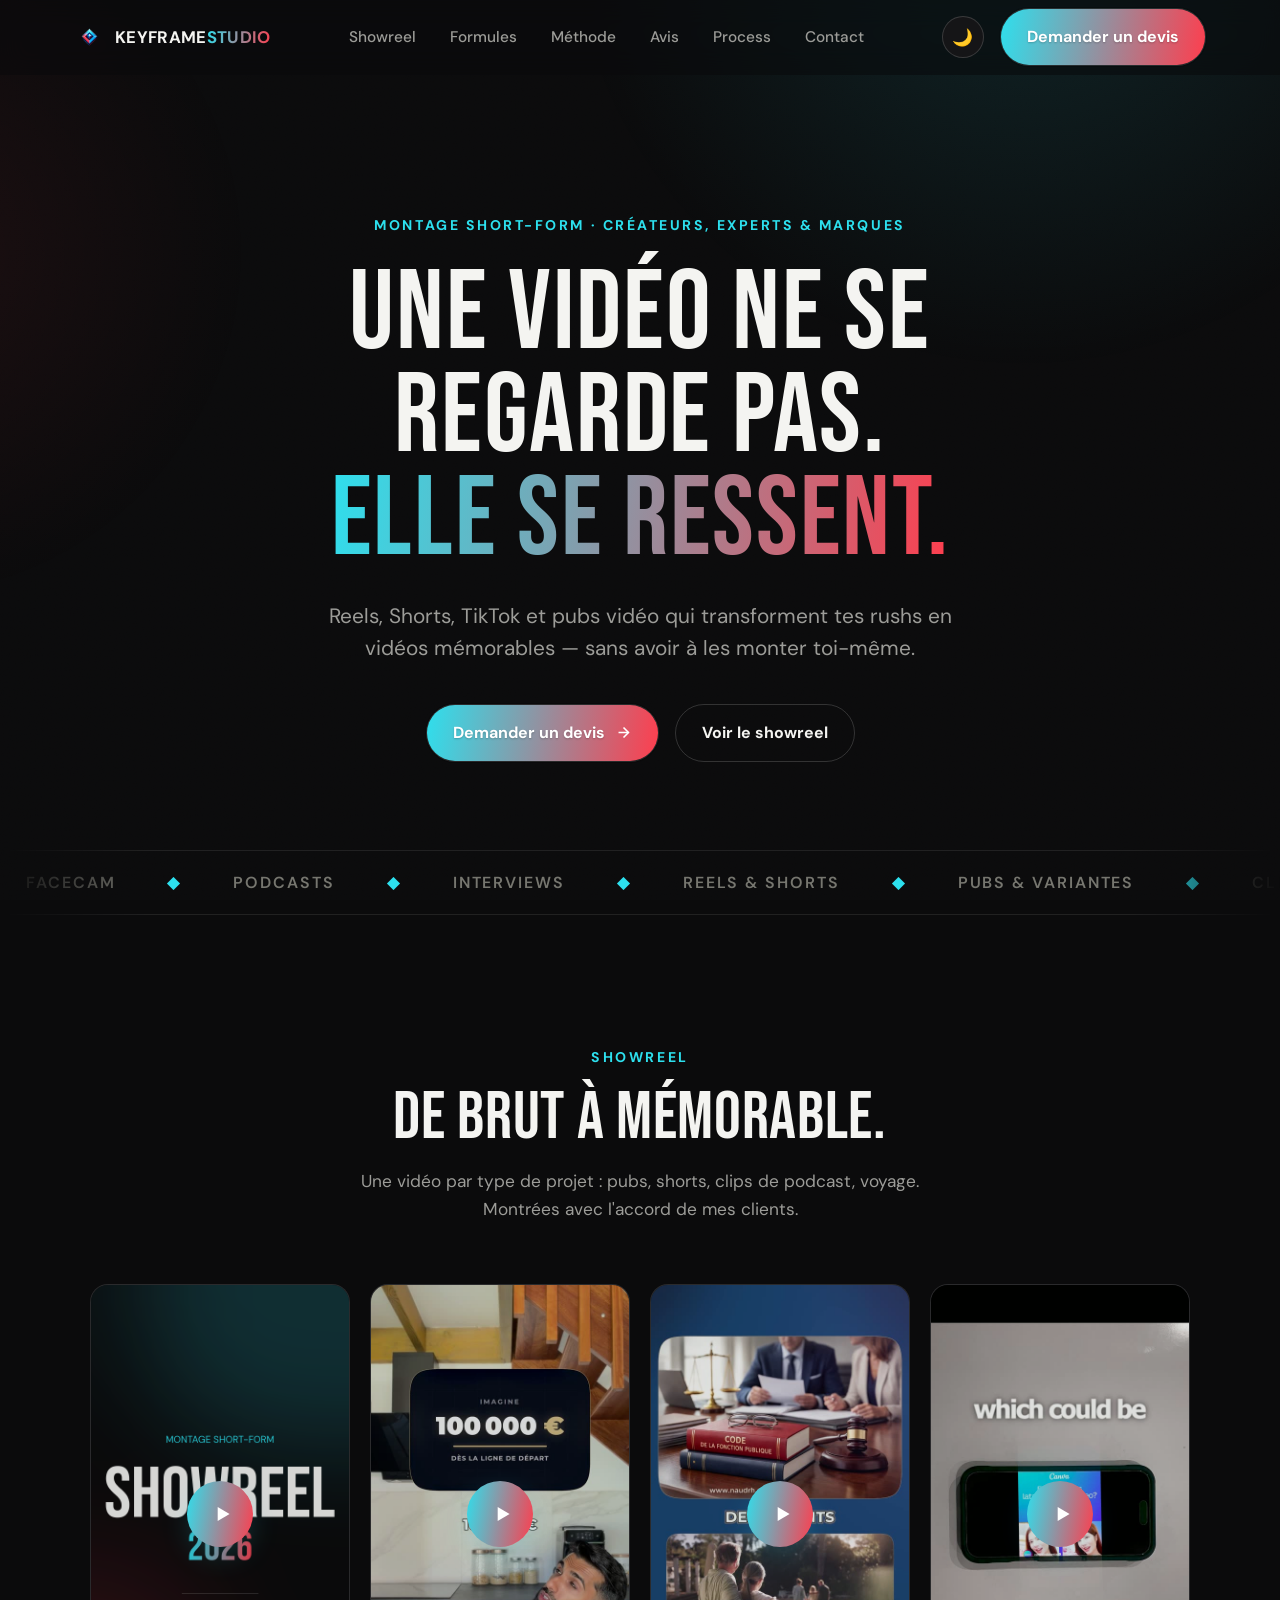
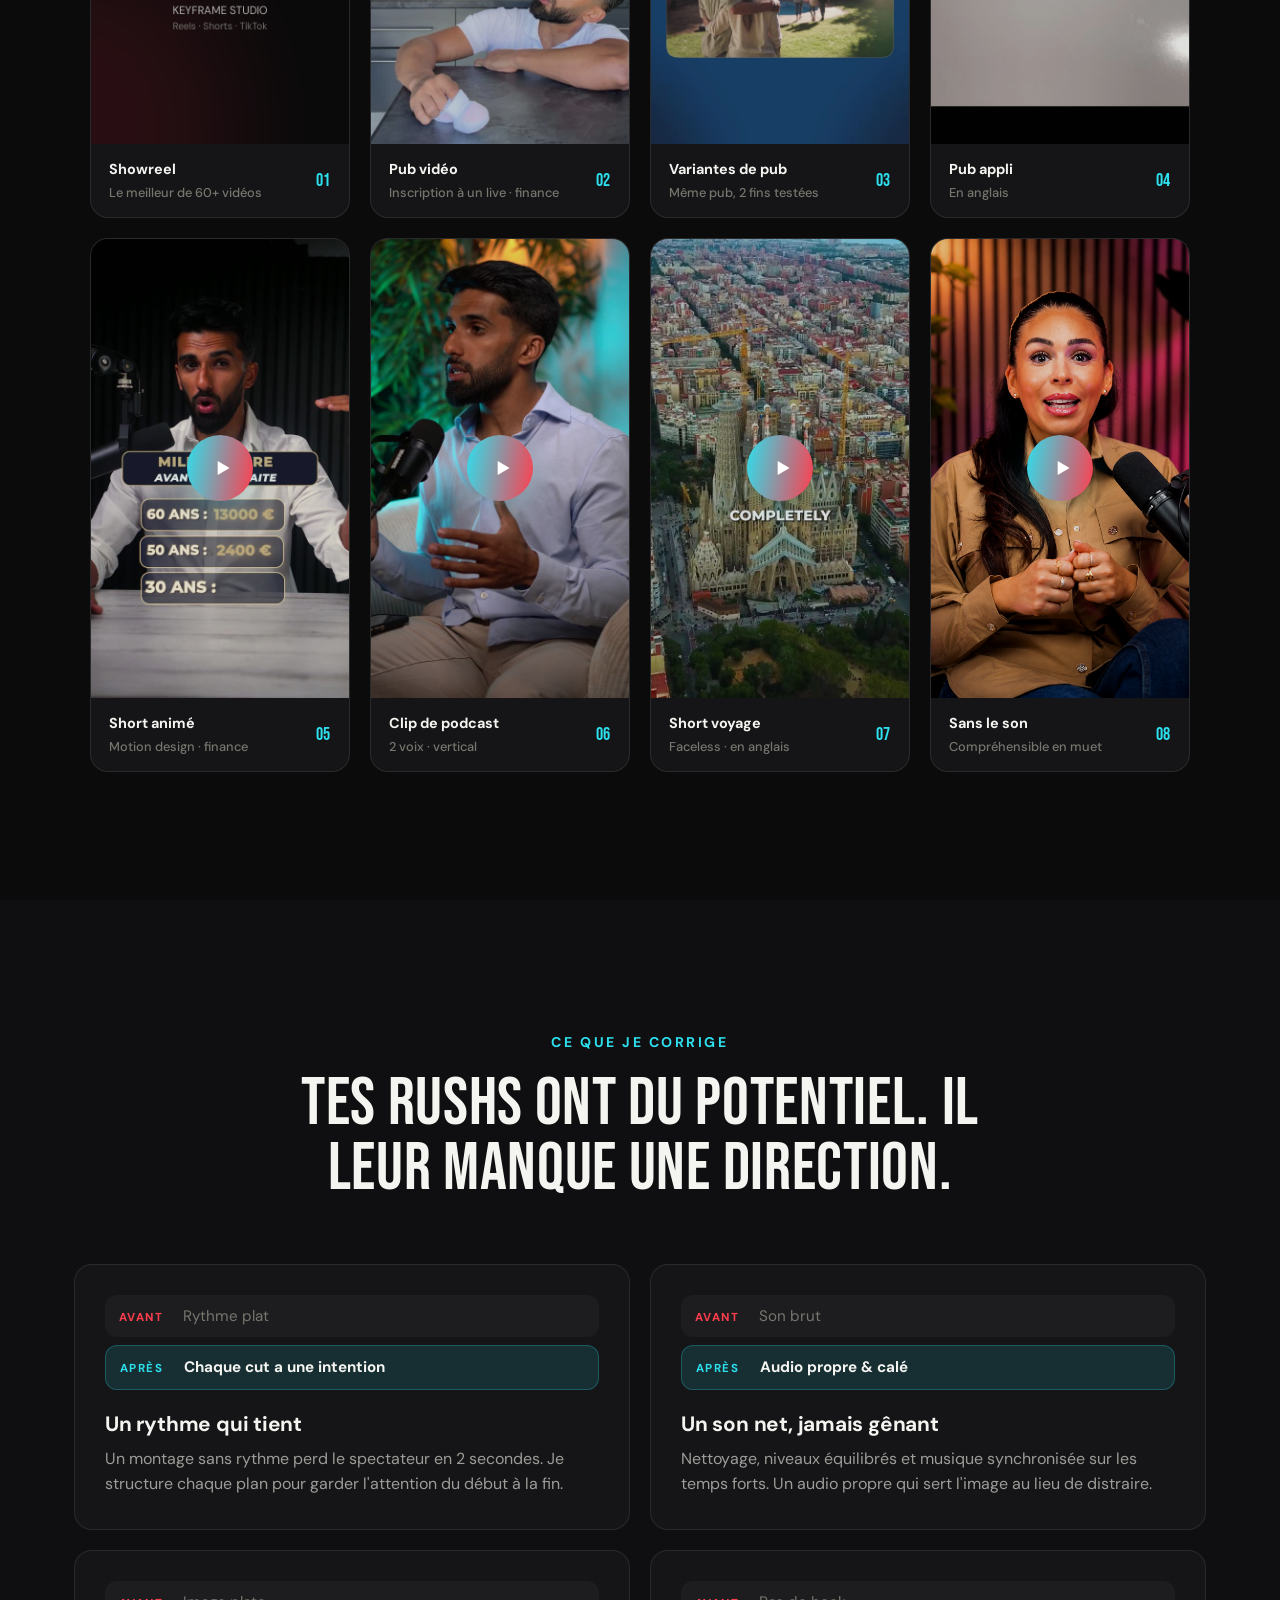
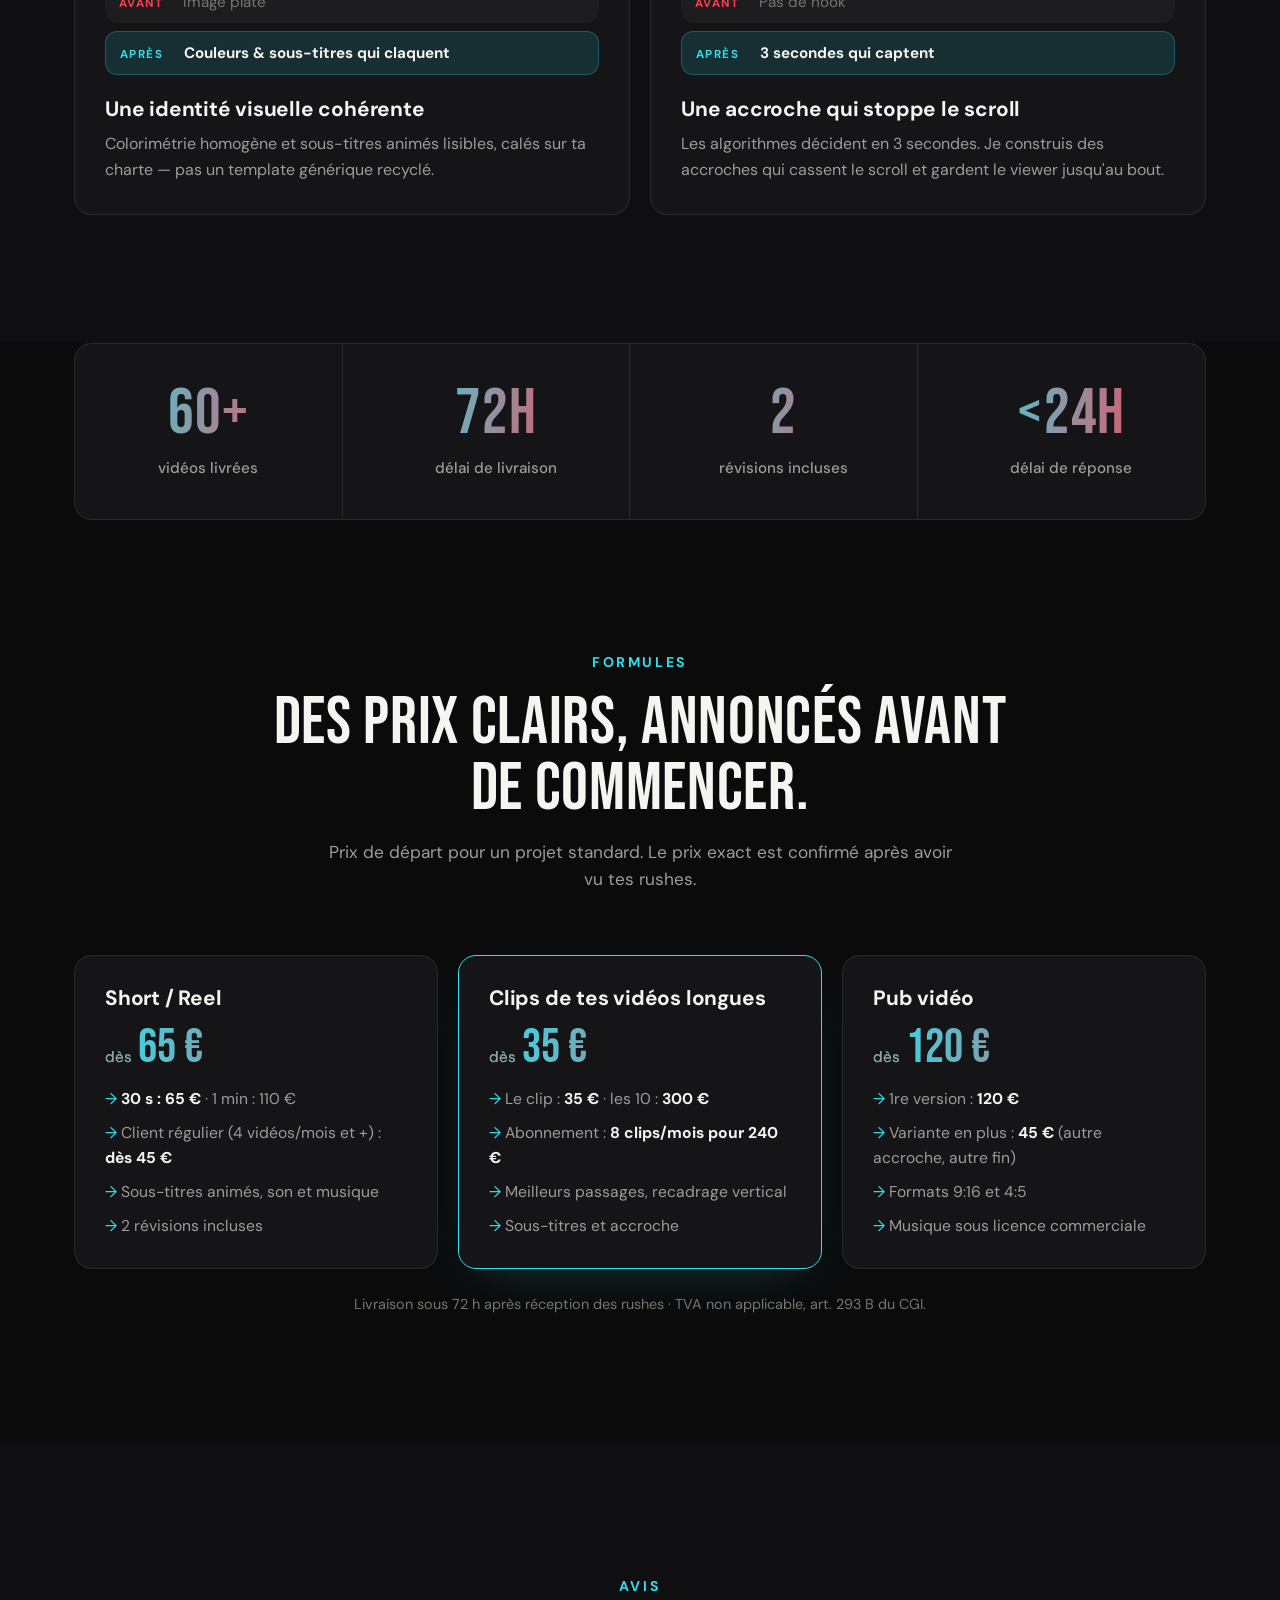
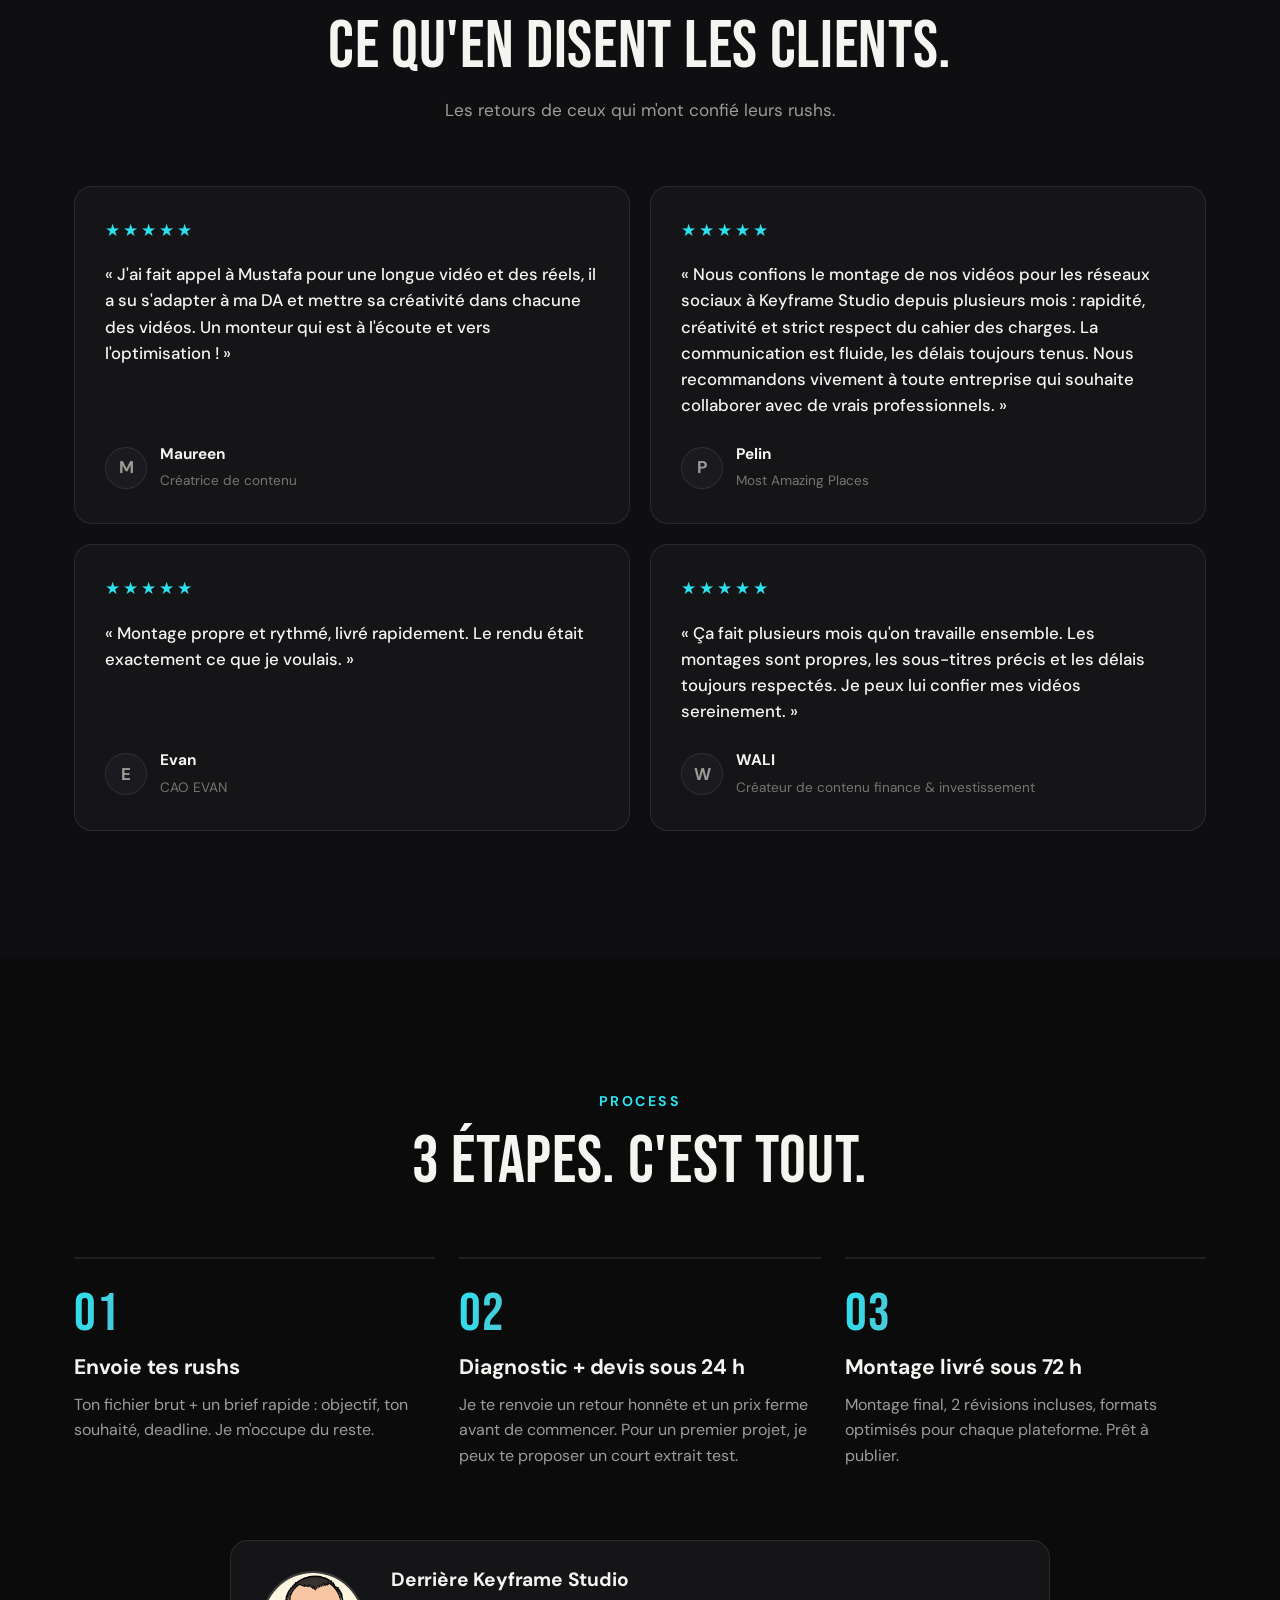
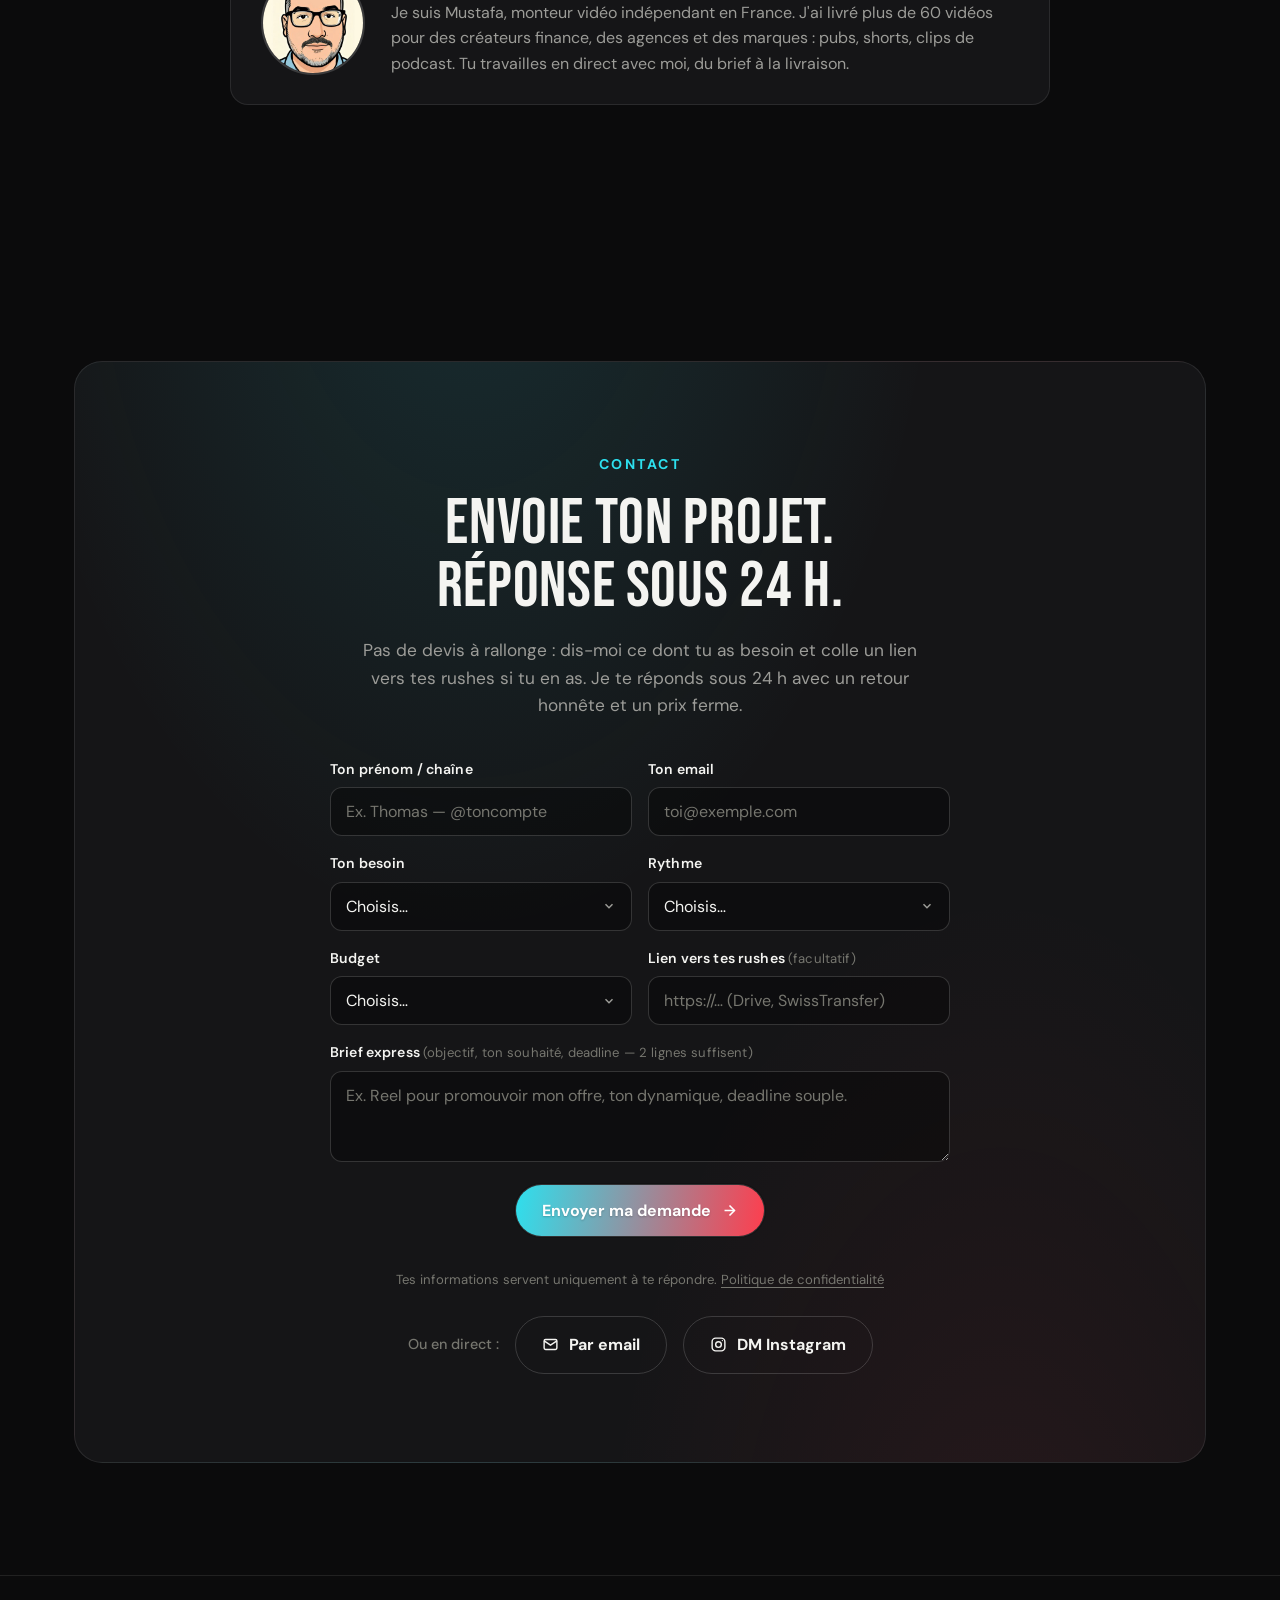
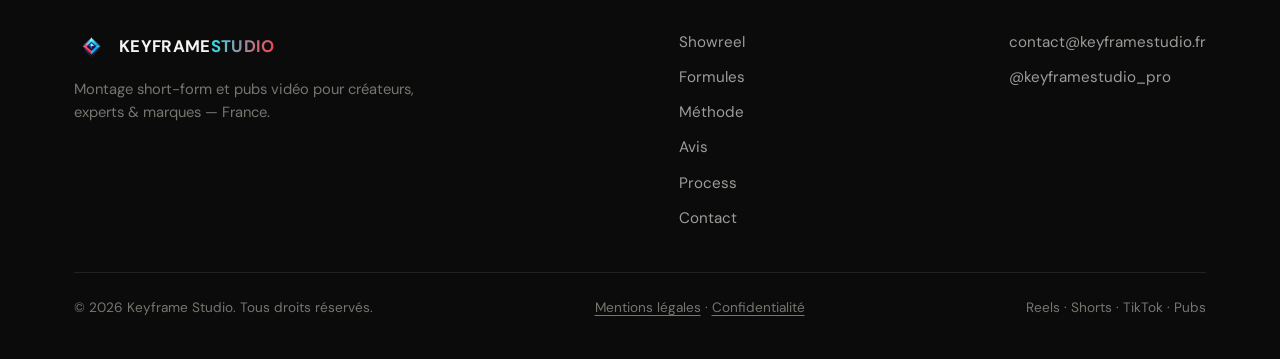
==== commit e2eb260d: "Nouvelle carte « Pub vidéo » : WALI REAL_ADDS_V2 n°2 (validée par Mustafa) Co-Authored-By: Claude Op" ====
--- a/index.html
+++ b/index.html
@@ -339,40 +339,46 @@
           <div class="reel-label"><span><b>Showreel</b><small>Le meilleur de 60+ vidéos</small></span><span class="reel-num">01</span></div>
         </div>
         <div class="reel-card reveal">
+          <div class="reel reel-poster" data-src="assets/video/pub-wali-enfants.mp4" style="background-image:url('assets/img/pub-wali-enfants.jpg')" role="button" tabindex="0" aria-label="Lire la pub vidéo">
+            <span class="play-btn" aria-hidden="true"><svg viewBox="0 0 24 24" fill="currentColor"><path d="M8 5.5v13l11-6.5z"/></svg></span>
+          </div>
+          <div class="reel-label"><span><b>Pub vidéo</b><small>Inscription à un live · finance</small></span><span class="reel-num">02</span></div>
+        </div>
+        <div class="reel-card reveal">
           <div class="reel reel-poster" data-src="assets/video/variantes-pub-wali.mp4" style="background-image:url('assets/img/variantes-pub-wali.jpg')" role="button" tabindex="0" aria-label="Lire les variantes de pub">
             <span class="play-btn" aria-hidden="true"><svg viewBox="0 0 24 24" fill="currentColor"><path d="M8 5.5v13l11-6.5z"/></svg></span>
           </div>
-          <div class="reel-label"><span><b>Variantes de pub</b><small>Même pub, 2 fins testées</small></span><span class="reel-num">02</span></div>
+          <div class="reel-label"><span><b>Variantes de pub</b><small>Même pub, 2 fins testées</small></span><span class="reel-num">03</span></div>
         </div>
         <div class="reel-card reveal">
           <div class="reel reel-poster" data-src="assets/video/pub-arthur.mp4" style="background-image:url('assets/img/pub-arthur.jpg')" role="button" tabindex="0" aria-label="Lire la pub appli">
             <span class="play-btn" aria-hidden="true"><svg viewBox="0 0 24 24" fill="currentColor"><path d="M8 5.5v13l11-6.5z"/></svg></span>
           </div>
-          <div class="reel-label"><span><b>Pub appli</b><small>En anglais</small></span><span class="reel-num">03</span></div>
+          <div class="reel-label"><span><b>Pub appli</b><small>En anglais</small></span><span class="reel-num">04</span></div>
         </div>
         <div class="reel-card reveal">
           <div class="reel reel-poster" data-src="assets/video/short-anime-1-million.mp4" style="background-image:url('assets/img/short-anime-1-million.jpg')" role="button" tabindex="0" aria-label="Lire le short animé">
             <span class="play-btn" aria-hidden="true"><svg viewBox="0 0 24 24" fill="currentColor"><path d="M8 5.5v13l11-6.5z"/></svg></span>
           </div>
-          <div class="reel-label"><span><b>Short animé</b><small>Motion design · finance</small></span><span class="reel-num">04</span></div>
+          <div class="reel-label"><span><b>Short animé</b><small>Motion design · finance</small></span><span class="reel-num">05</span></div>
         </div>
         <div class="reel-card reveal">
           <div class="reel reel-poster" data-src="assets/video/clip-podcast-trapez.mp4" style="background-image:url('assets/img/clip-podcast-trapez.jpg')" role="button" tabindex="0" aria-label="Lire le clip de podcast">
             <span class="play-btn" aria-hidden="true"><svg viewBox="0 0 24 24" fill="currentColor"><path d="M8 5.5v13l11-6.5z"/></svg></span>
           </div>
-          <div class="reel-label"><span><b>Clip de podcast</b><small>2 voix · vertical</small></span><span class="reel-num">05</span></div>
+          <div class="reel-label"><span><b>Clip de podcast</b><small>2 voix · vertical</small></span><span class="reel-num">06</span></div>
         </div>
         <div class="reel-card reveal">
           <div class="reel reel-poster" data-src="assets/video/sagrada-familia.mp4" style="background-image:url('assets/img/sagrada-familia.jpg')" role="button" tabindex="0" aria-label="Lire le short voyage">
             <span class="play-btn" aria-hidden="true"><svg viewBox="0 0 24 24" fill="currentColor"><path d="M8 5.5v13l11-6.5z"/></svg></span>
           </div>
-          <div class="reel-label"><span><b>Short voyage</b><small>Faceless · en anglais</small></span><span class="reel-num">06</span></div>
+          <div class="reel-label"><span><b>Short voyage</b><small>Faceless · en anglais</small></span><span class="reel-num">07</span></div>
         </div>
         <div class="reel-card reveal">
           <div class="reel reel-poster" data-src="assets/video/comprehensible-sans-son.mp4" style="background-image:url('v2.png')" role="button" tabindex="0" aria-label="Lire la vidéo compréhensible sans le son">
             <span class="play-btn" aria-hidden="true"><svg viewBox="0 0 24 24" fill="currentColor"><path d="M8 5.5v13l11-6.5z"/></svg></span>
           </div>
-          <div class="reel-label"><span><b>Sans le son</b><small>Compréhensible en muet</small></span><span class="reel-num">07</span></div>
+          <div class="reel-label"><span><b>Sans le son</b><small>Compréhensible en muet</small></span><span class="reel-num">08</span></div>
         </div>
       </div>
     </div>
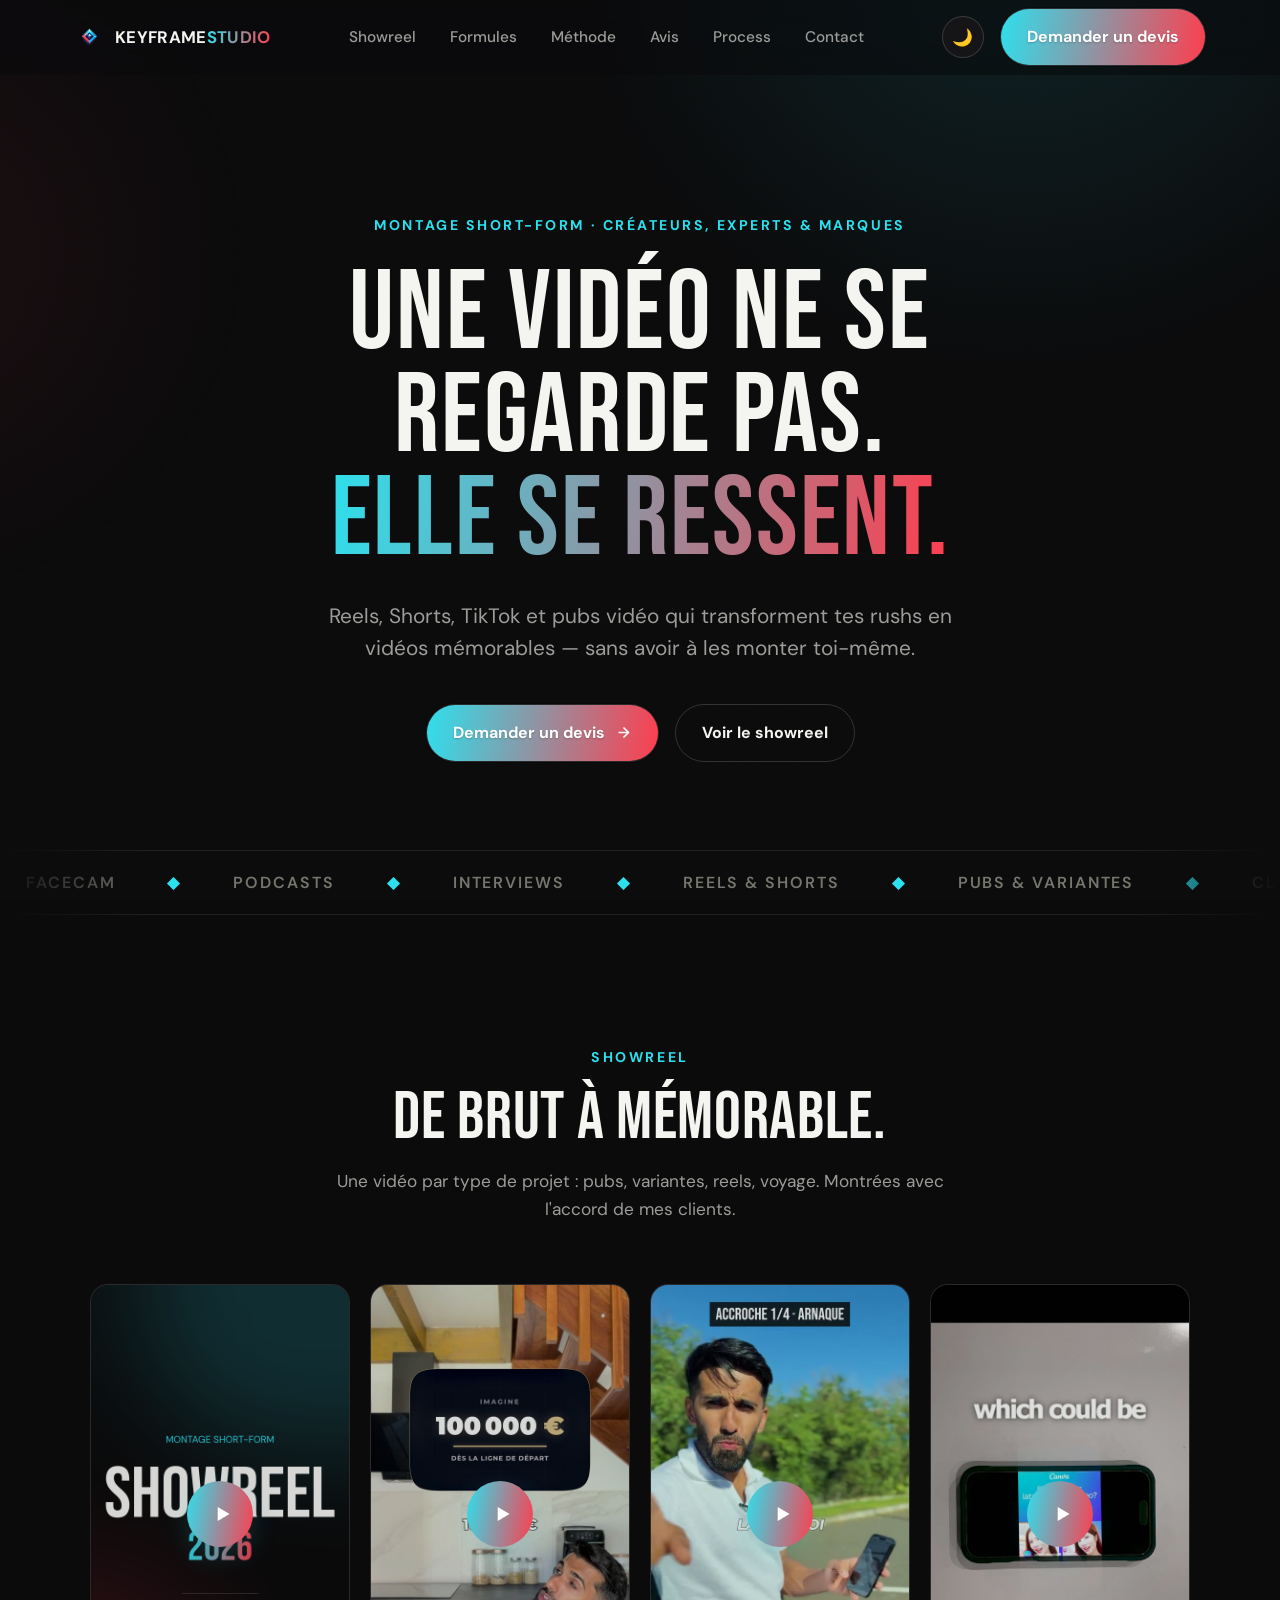
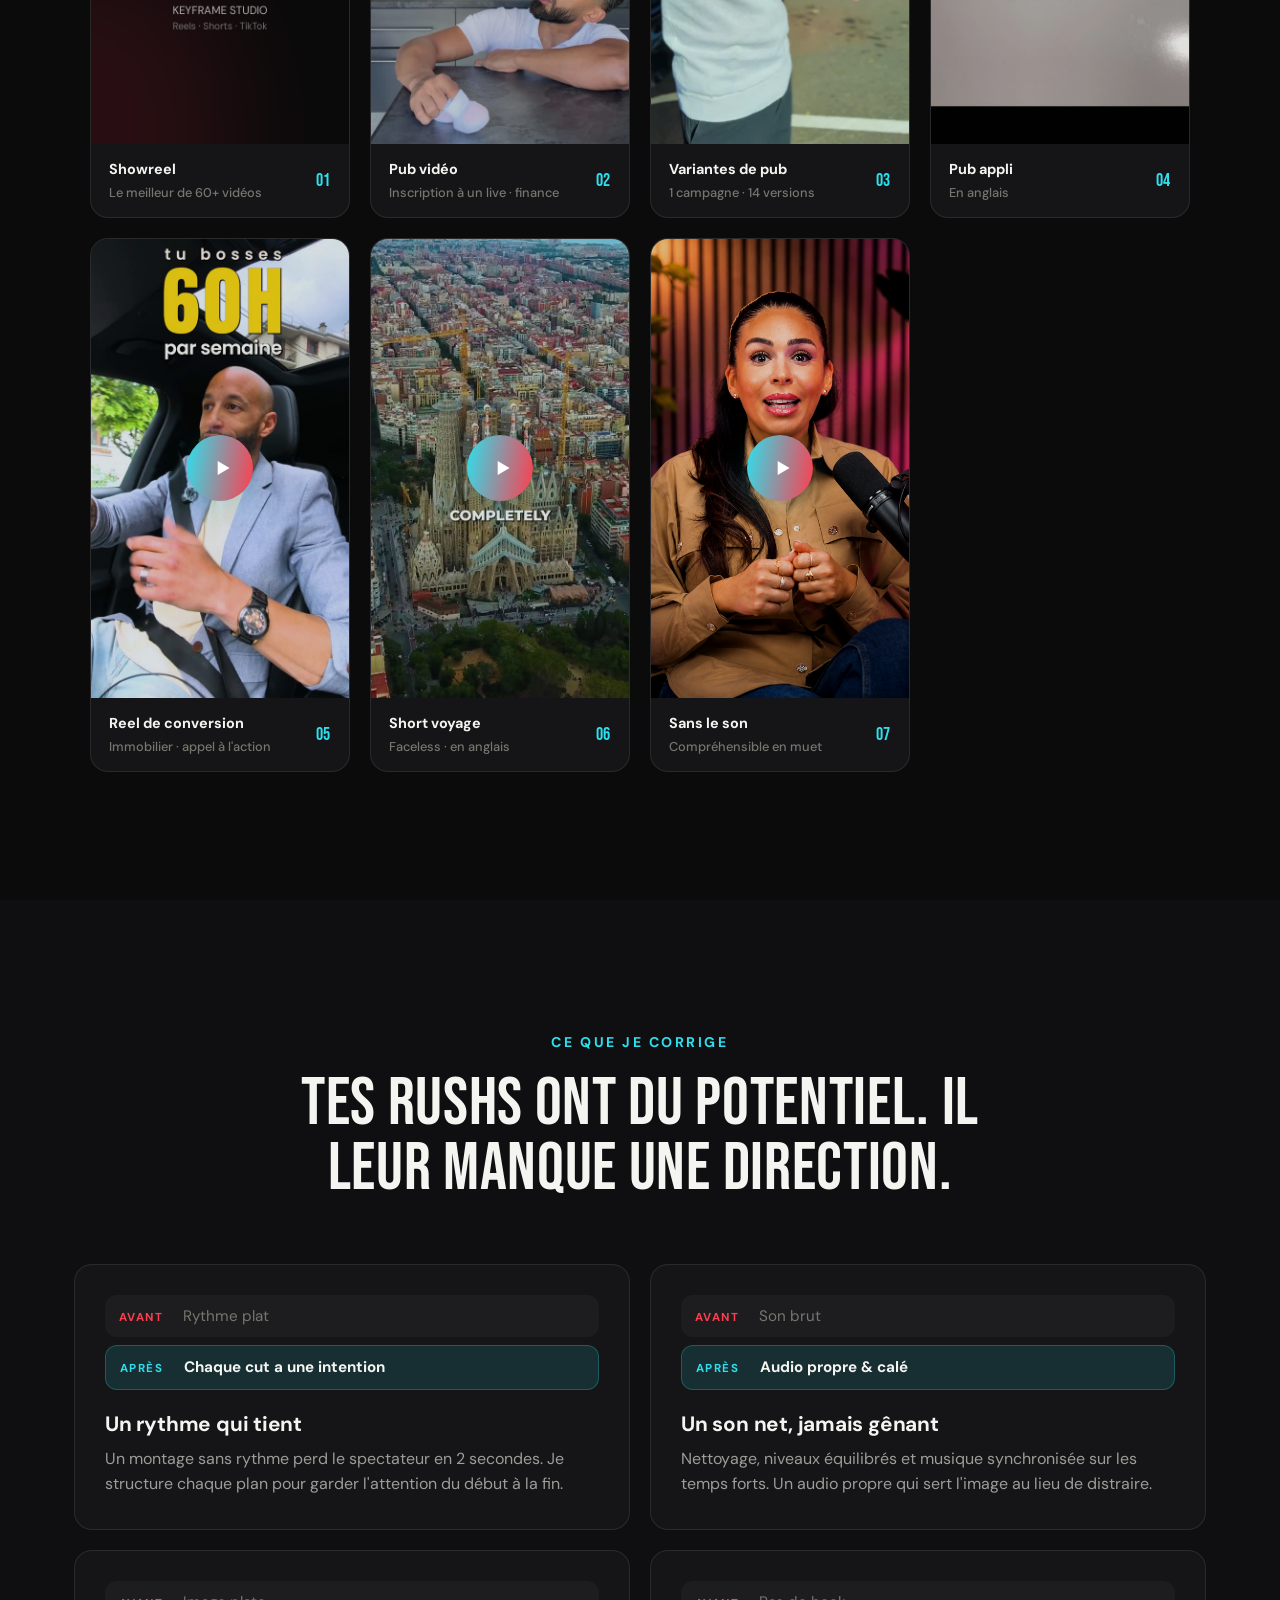
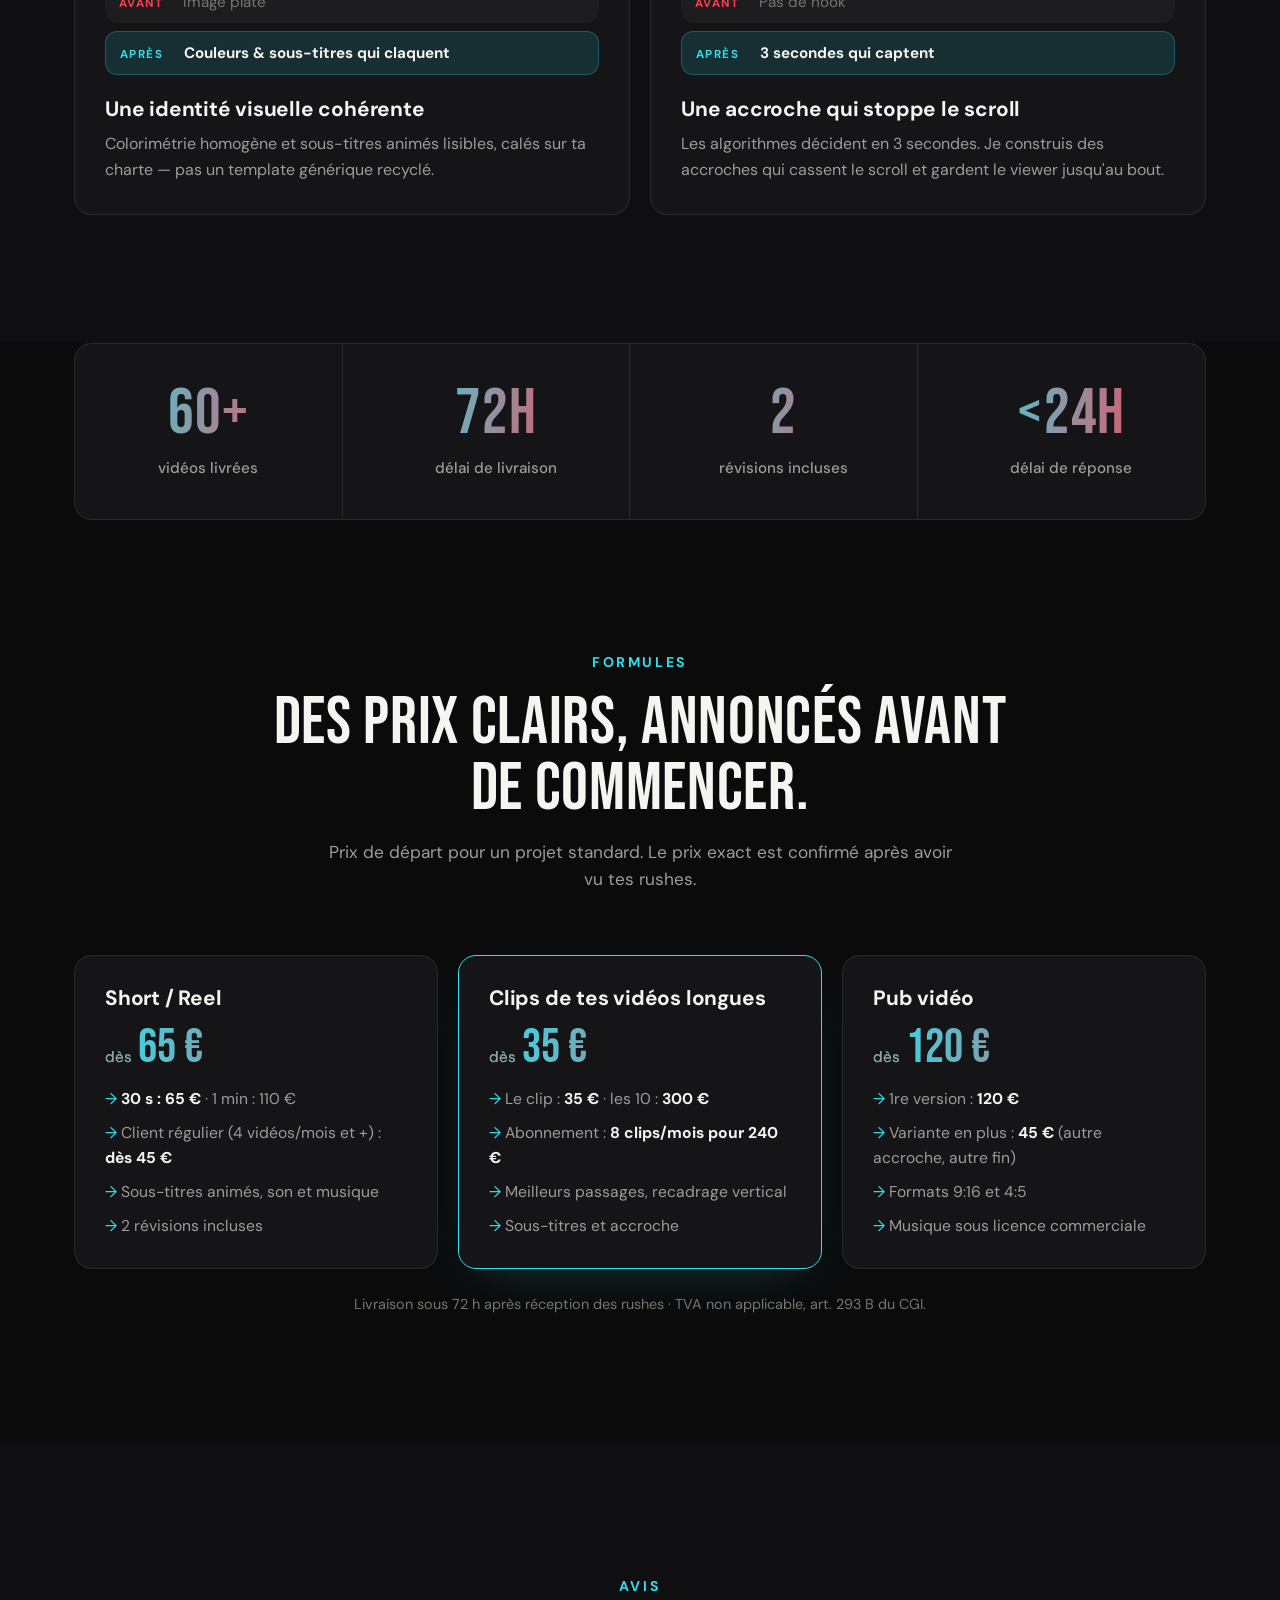
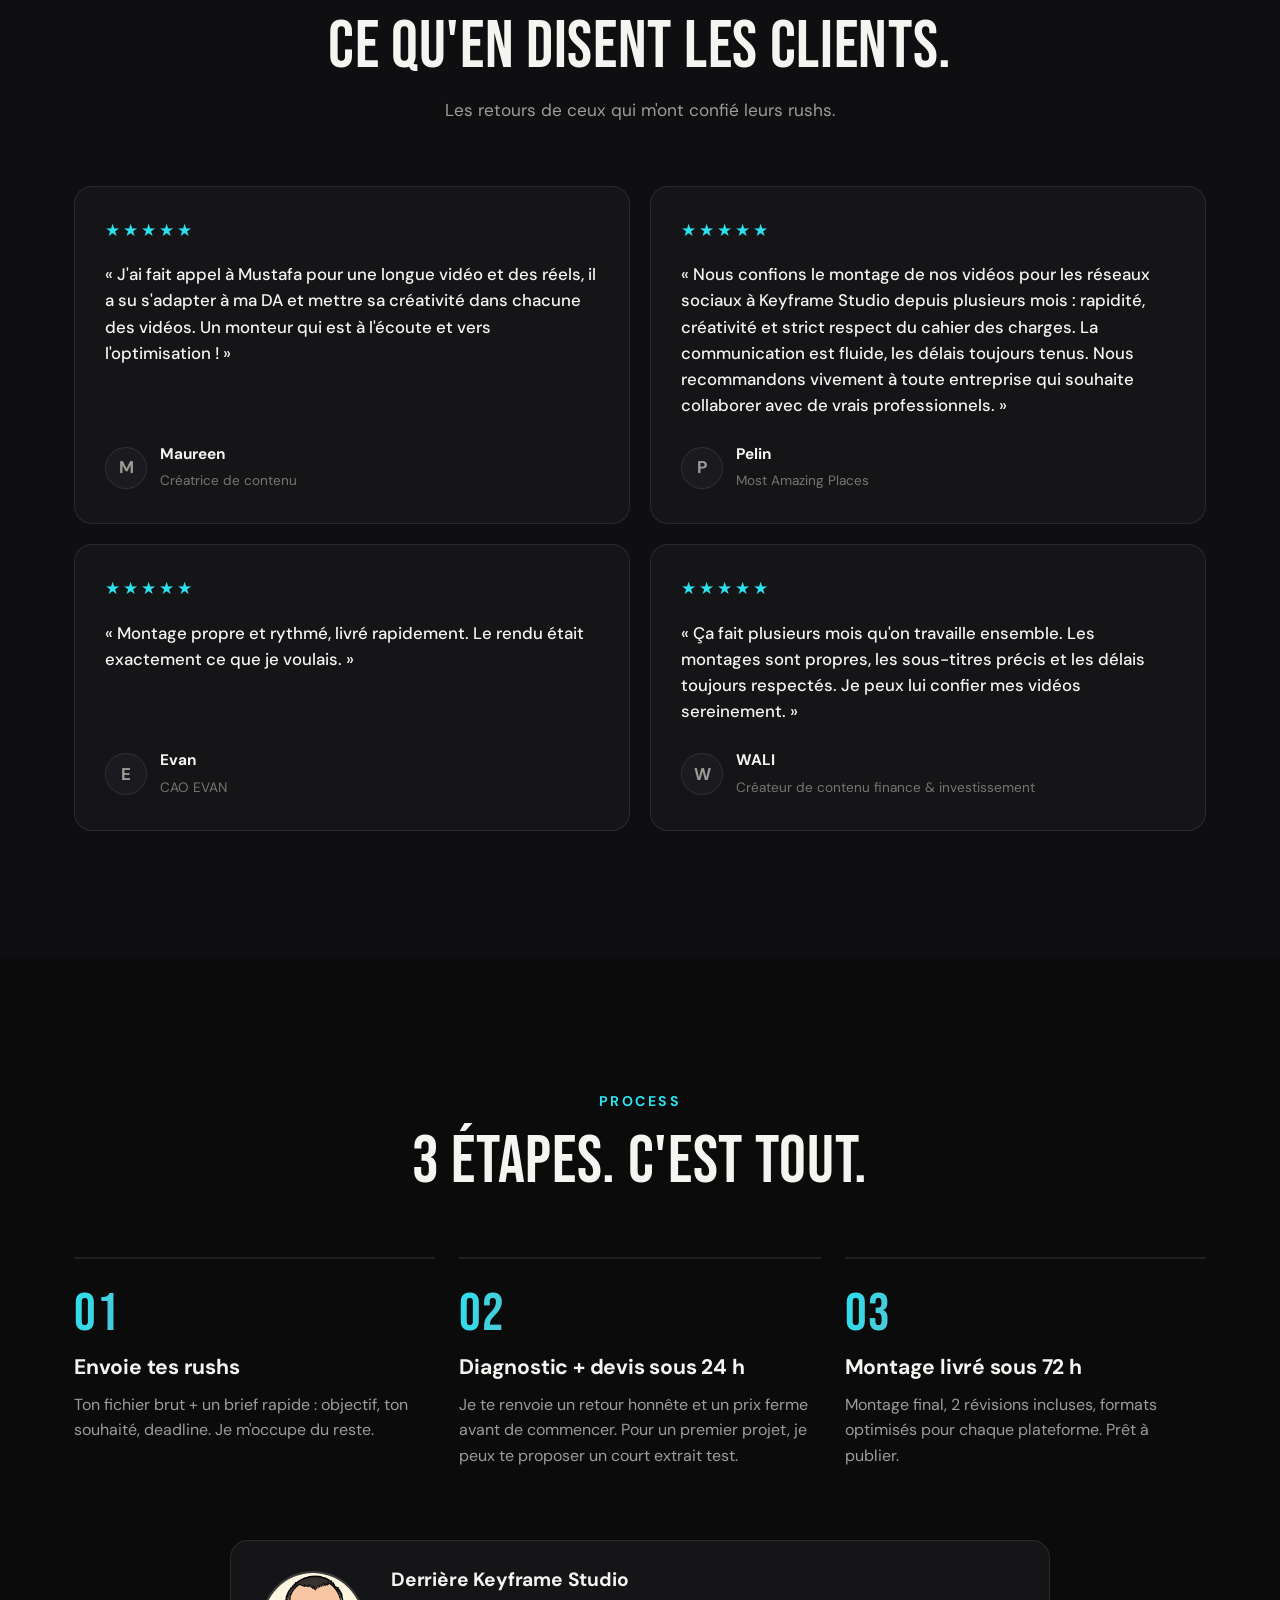
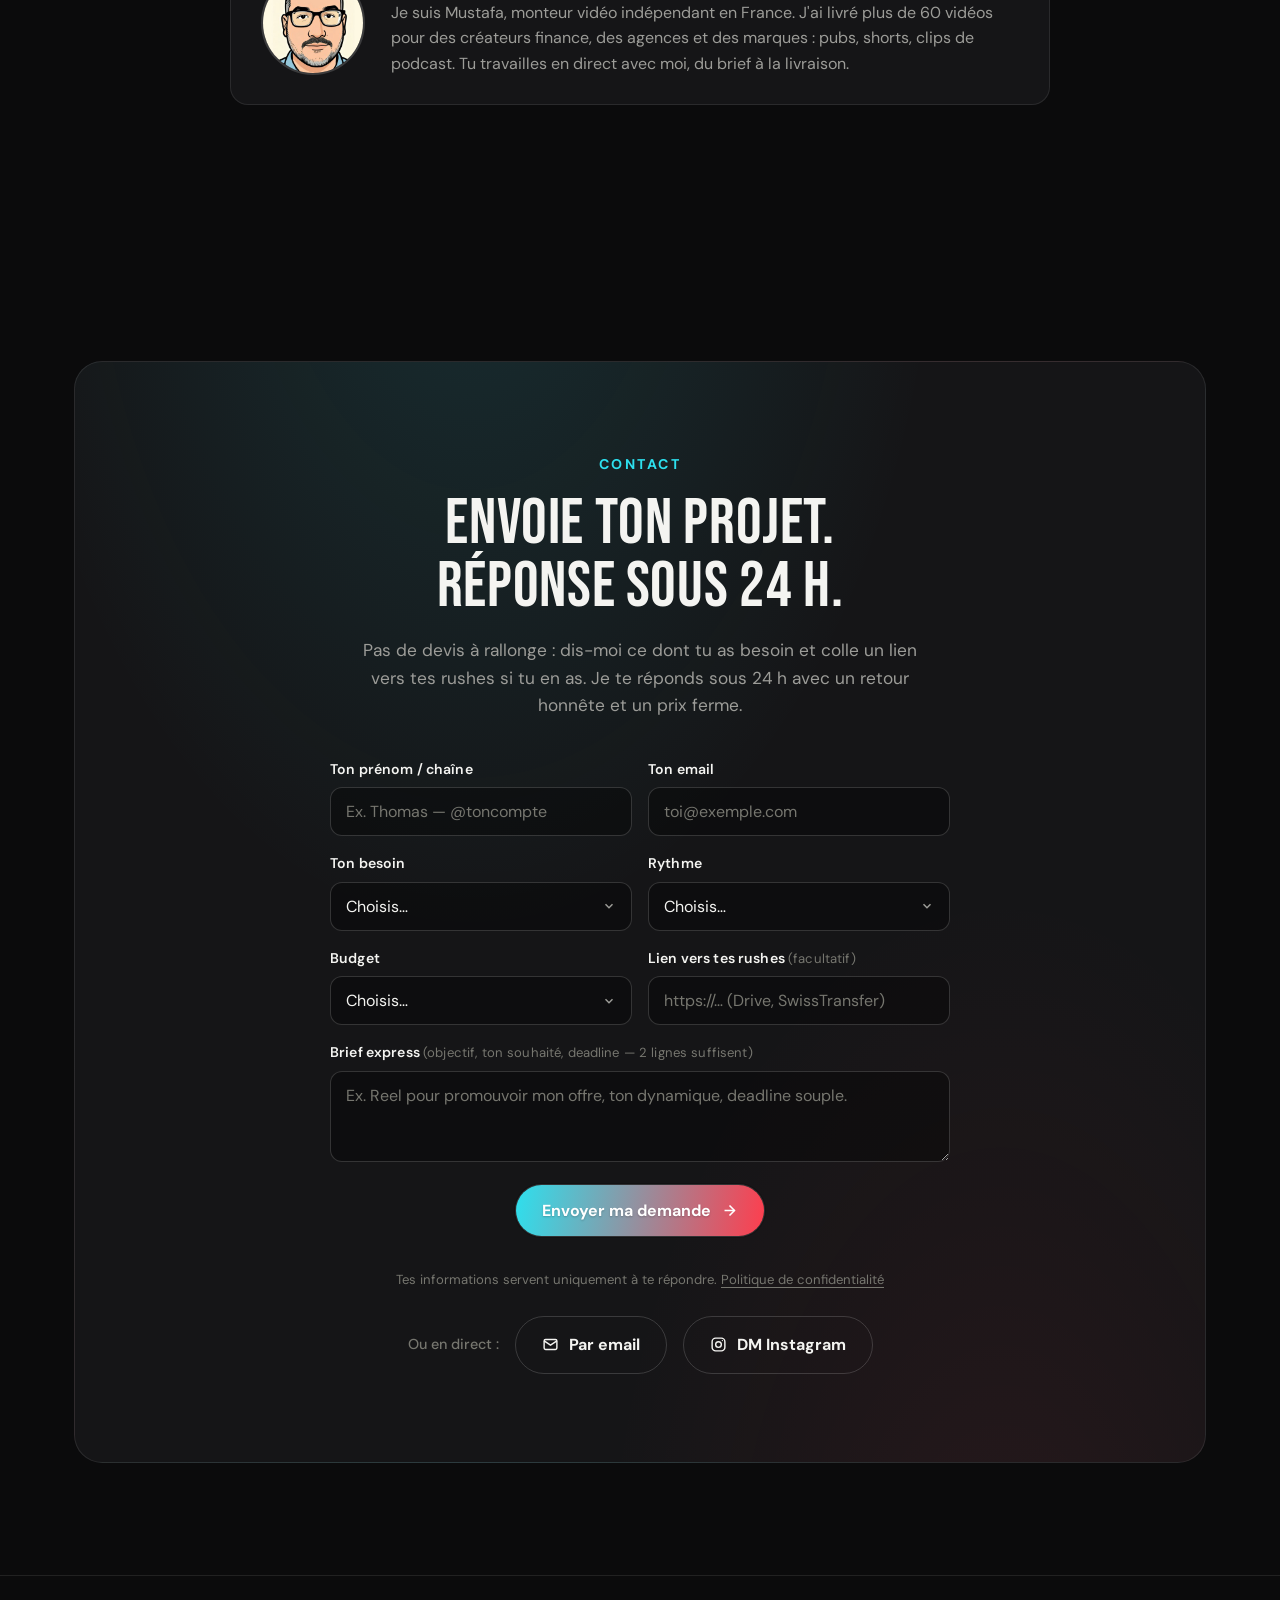
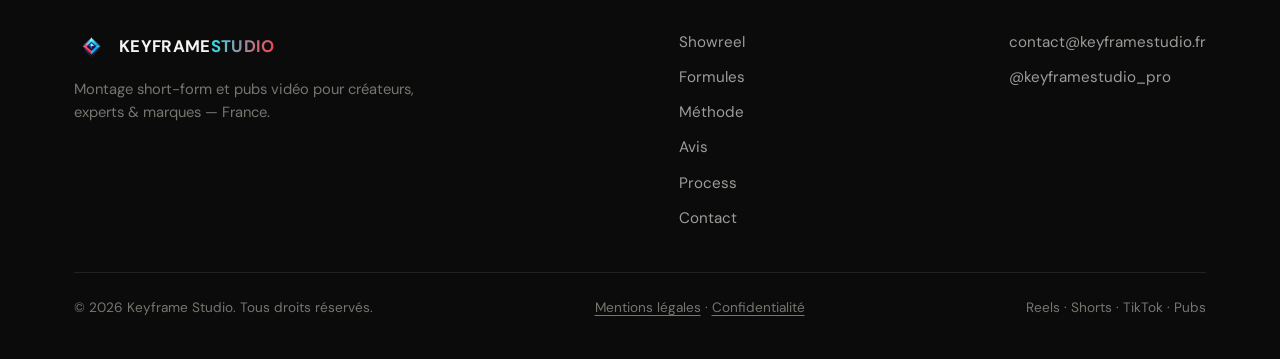
==== commit c8bea85f: "Cartes validées : variantes (campagne WALI), Reel Loïc ; carte podcast retirée - Variantes de pub : " ====
--- a/index.html
+++ b/index.html
@@ -329,7 +329,7 @@
       <div class="sec-head reveal">
         <span class="eyebrow">Showreel</span>
         <h2>De brut à mémorable.</h2>
-        <p class="sub">Une vidéo par type de projet : pubs, shorts, clips de podcast, voyage. Montrées avec l'accord de mes clients.</p>
+        <p class="sub">Une vidéo par type de projet : pubs, variantes, reels, voyage. Montrées avec l'accord de mes clients.</p>
       </div>
       <div class="reel-grid">
         <div class="reel-card reveal">
@@ -345,10 +345,10 @@
           <div class="reel-label"><span><b>Pub vidéo</b><small>Inscription à un live · finance</small></span><span class="reel-num">02</span></div>
         </div>
         <div class="reel-card reveal">
-          <div class="reel reel-poster" data-src="assets/video/variantes-pub-wali.mp4" style="background-image:url('assets/img/variantes-pub-wali.jpg')" role="button" tabindex="0" aria-label="Lire les variantes de pub">
+          <div class="reel reel-poster" data-src="assets/video/variantes-campagne-wali.mp4" style="background-image:url('assets/img/variantes-campagne-wali.jpg')" role="button" tabindex="0" aria-label="Lire les variantes de pub">
             <span class="play-btn" aria-hidden="true"><svg viewBox="0 0 24 24" fill="currentColor"><path d="M8 5.5v13l11-6.5z"/></svg></span>
           </div>
-          <div class="reel-label"><span><b>Variantes de pub</b><small>Même pub, 2 fins testées</small></span><span class="reel-num">03</span></div>
+          <div class="reel-label"><span><b>Variantes de pub</b><small>1 campagne · 14 versions</small></span><span class="reel-num">03</span></div>
         </div>
         <div class="reel-card reveal">
           <div class="reel reel-poster" data-src="assets/video/pub-arthur.mp4" style="background-image:url('assets/img/pub-arthur.jpg')" role="button" tabindex="0" aria-label="Lire la pub appli">
@@ -357,28 +357,22 @@
           <div class="reel-label"><span><b>Pub appli</b><small>En anglais</small></span><span class="reel-num">04</span></div>
         </div>
         <div class="reel-card reveal">
-          <div class="reel reel-poster" data-src="assets/video/short-anime-1-million.mp4" style="background-image:url('assets/img/short-anime-1-million.jpg')" role="button" tabindex="0" aria-label="Lire le short animé">
+          <div class="reel reel-poster" data-src="assets/video/reel-loic-diagnostic.mp4" style="background-image:url('assets/img/reel-loic-diagnostic.jpg')" role="button" tabindex="0" aria-label="Lire le reel de conversion">
             <span class="play-btn" aria-hidden="true"><svg viewBox="0 0 24 24" fill="currentColor"><path d="M8 5.5v13l11-6.5z"/></svg></span>
           </div>
-          <div class="reel-label"><span><b>Short animé</b><small>Motion design · finance</small></span><span class="reel-num">05</span></div>
-        </div>
-        <div class="reel-card reveal">
-          <div class="reel reel-poster" data-src="assets/video/clip-podcast-trapez.mp4" style="background-image:url('assets/img/clip-podcast-trapez.jpg')" role="button" tabindex="0" aria-label="Lire le clip de podcast">
-            <span class="play-btn" aria-hidden="true"><svg viewBox="0 0 24 24" fill="currentColor"><path d="M8 5.5v13l11-6.5z"/></svg></span>
-          </div>
-          <div class="reel-label"><span><b>Clip de podcast</b><small>2 voix · vertical</small></span><span class="reel-num">06</span></div>
+          <div class="reel-label"><span><b>Reel de conversion</b><small>Immobilier · appel à l'action</small></span><span class="reel-num">05</span></div>
         </div>
         <div class="reel-card reveal">
           <div class="reel reel-poster" data-src="assets/video/sagrada-familia.mp4" style="background-image:url('assets/img/sagrada-familia.jpg')" role="button" tabindex="0" aria-label="Lire le short voyage">
             <span class="play-btn" aria-hidden="true"><svg viewBox="0 0 24 24" fill="currentColor"><path d="M8 5.5v13l11-6.5z"/></svg></span>
           </div>
-          <div class="reel-label"><span><b>Short voyage</b><small>Faceless · en anglais</small></span><span class="reel-num">07</span></div>
+          <div class="reel-label"><span><b>Short voyage</b><small>Faceless · en anglais</small></span><span class="reel-num">06</span></div>
         </div>
         <div class="reel-card reveal">
           <div class="reel reel-poster" data-src="assets/video/comprehensible-sans-son.mp4" style="background-image:url('v2.png')" role="button" tabindex="0" aria-label="Lire la vidéo compréhensible sans le son">
             <span class="play-btn" aria-hidden="true"><svg viewBox="0 0 24 24" fill="currentColor"><path d="M8 5.5v13l11-6.5z"/></svg></span>
           </div>
-          <div class="reel-label"><span><b>Sans le son</b><small>Compréhensible en muet</small></span><span class="reel-num">08</span></div>
+          <div class="reel-label"><span><b>Sans le son</b><small>Compréhensible en muet</small></span><span class="reel-num">07</span></div>
         </div>
       </div>
     </div>
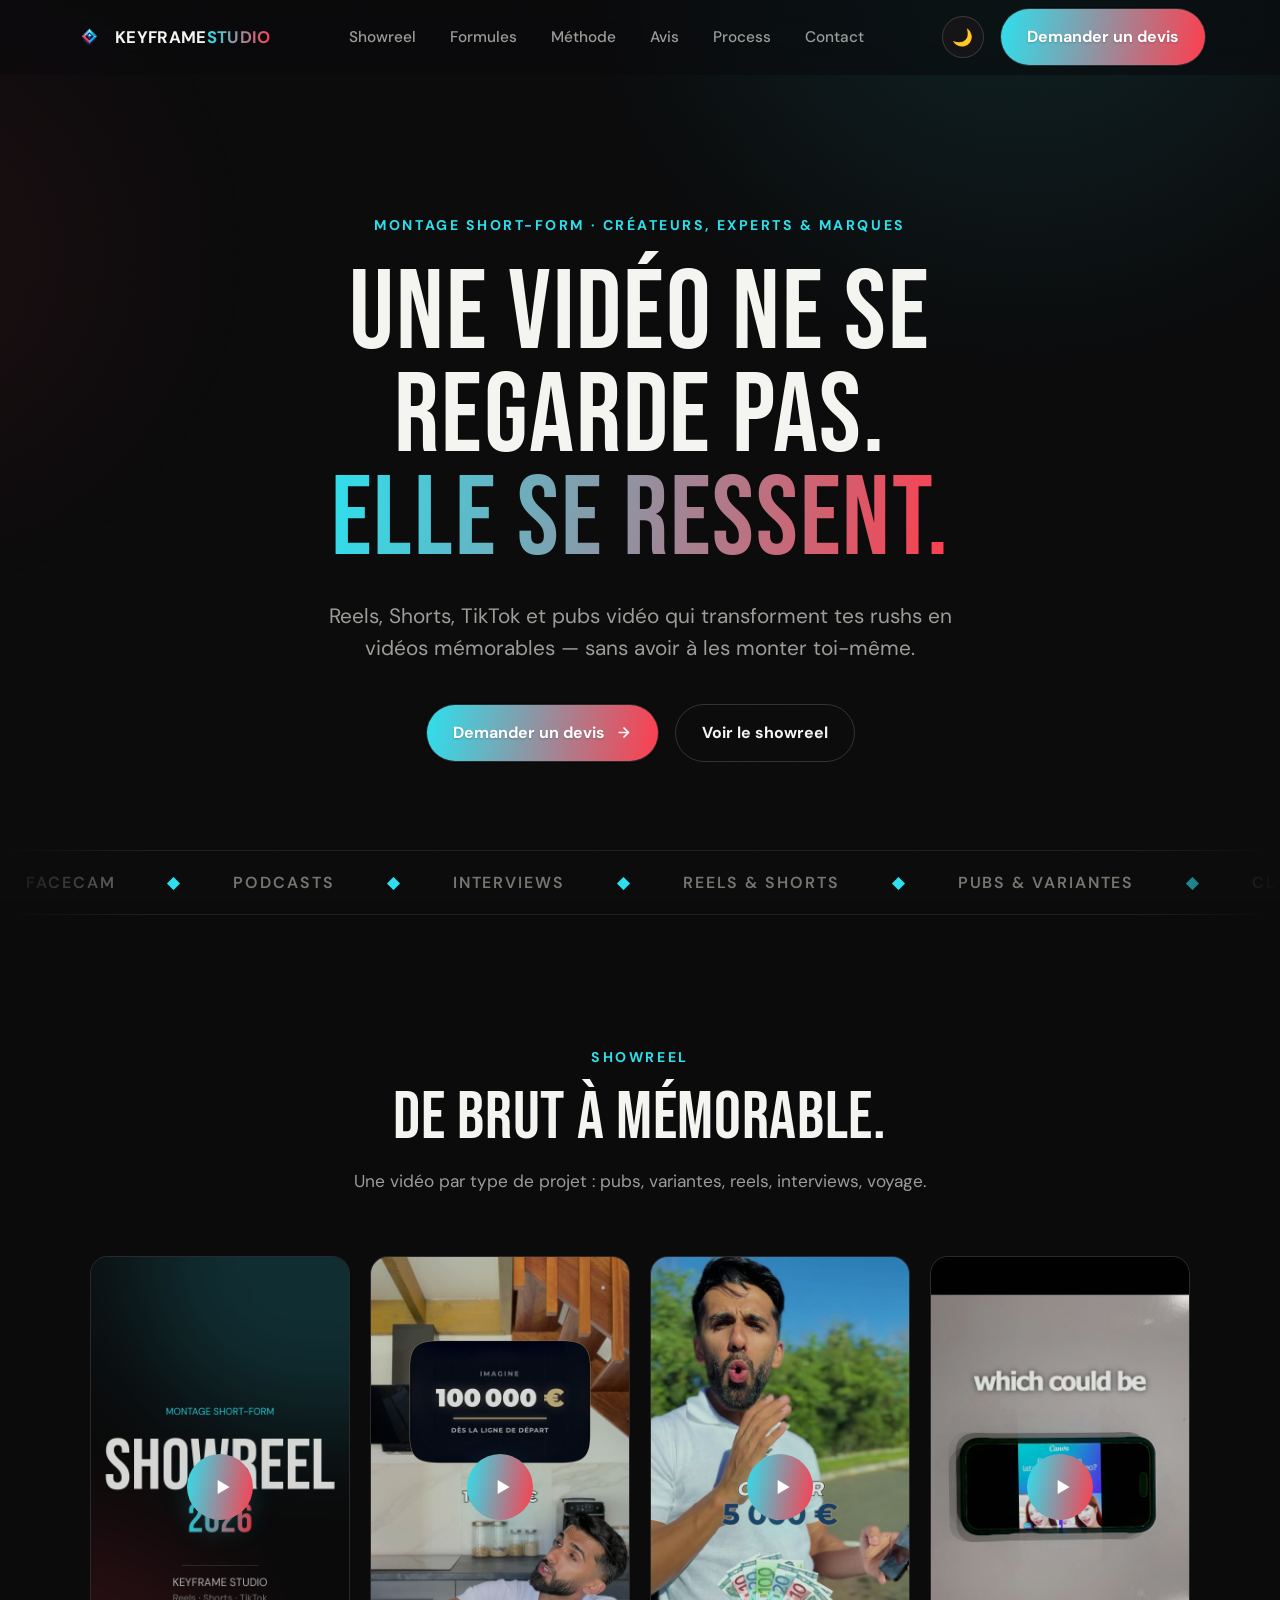
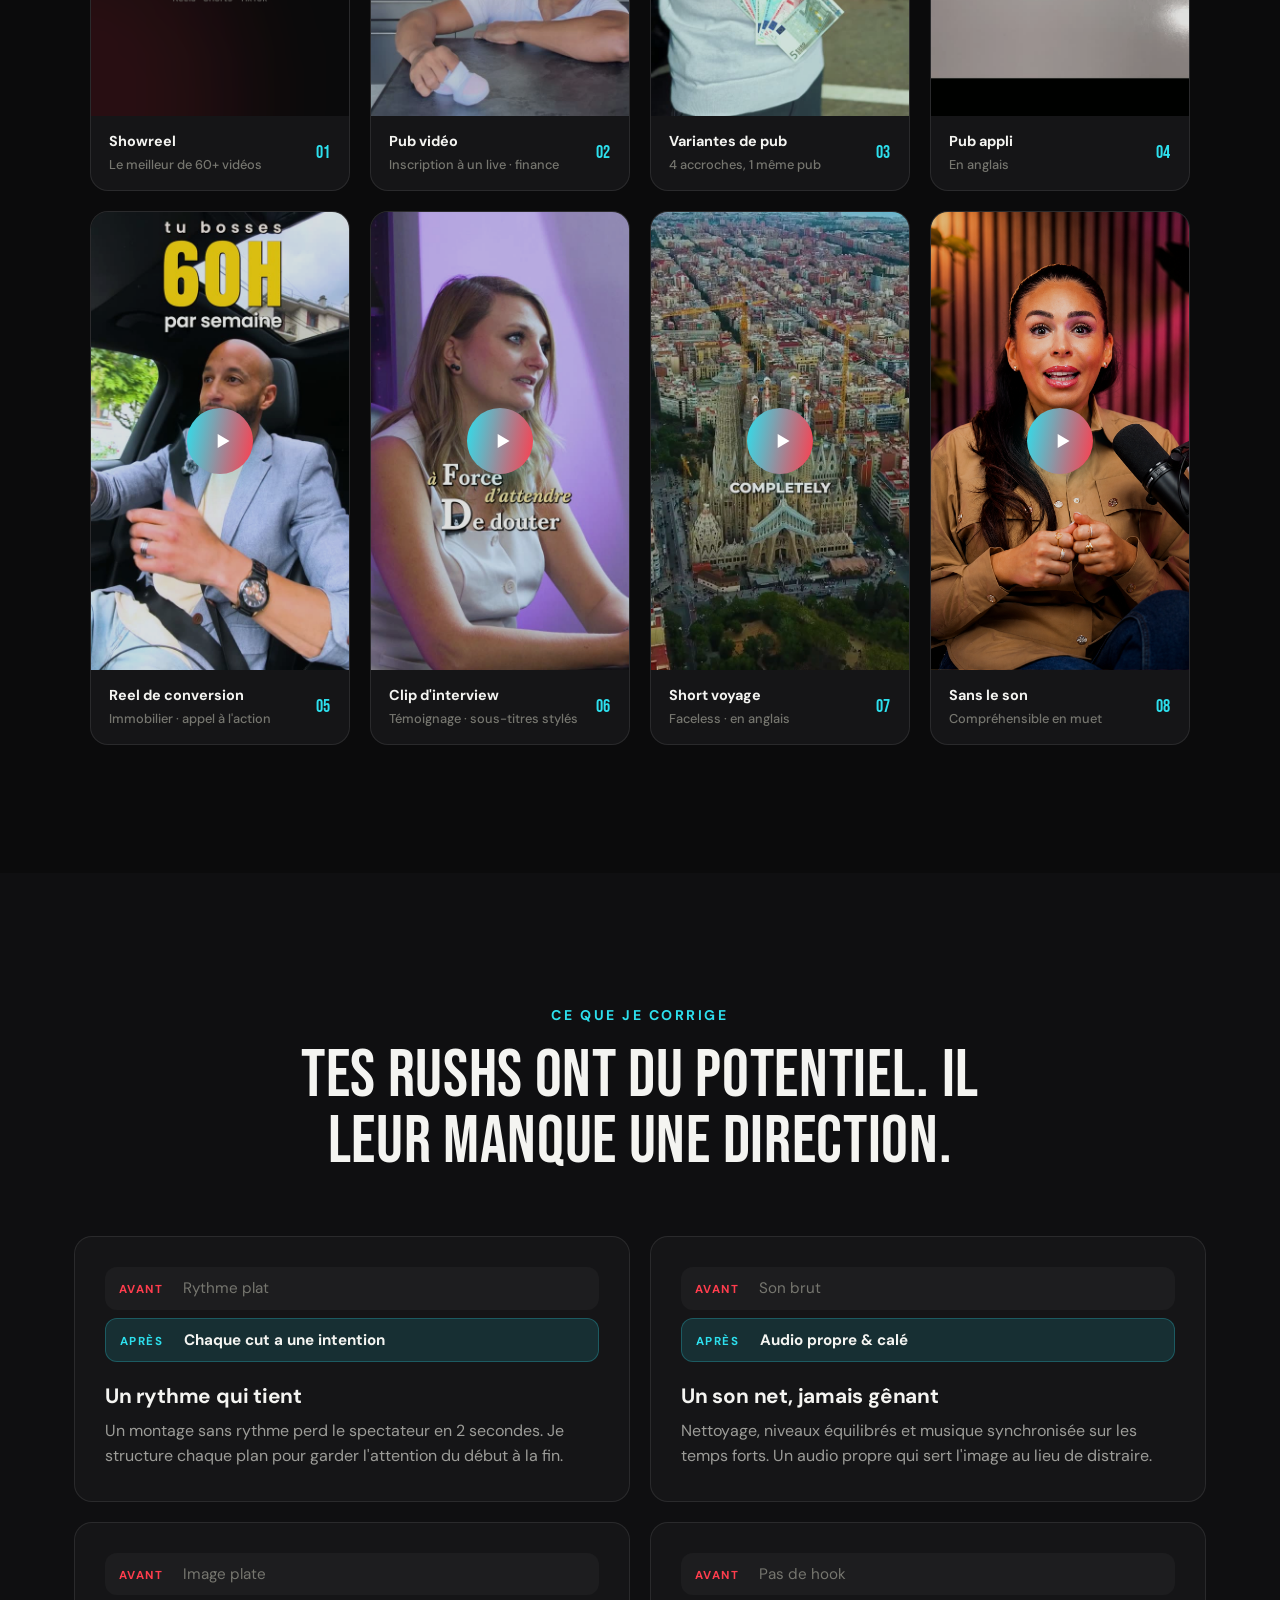
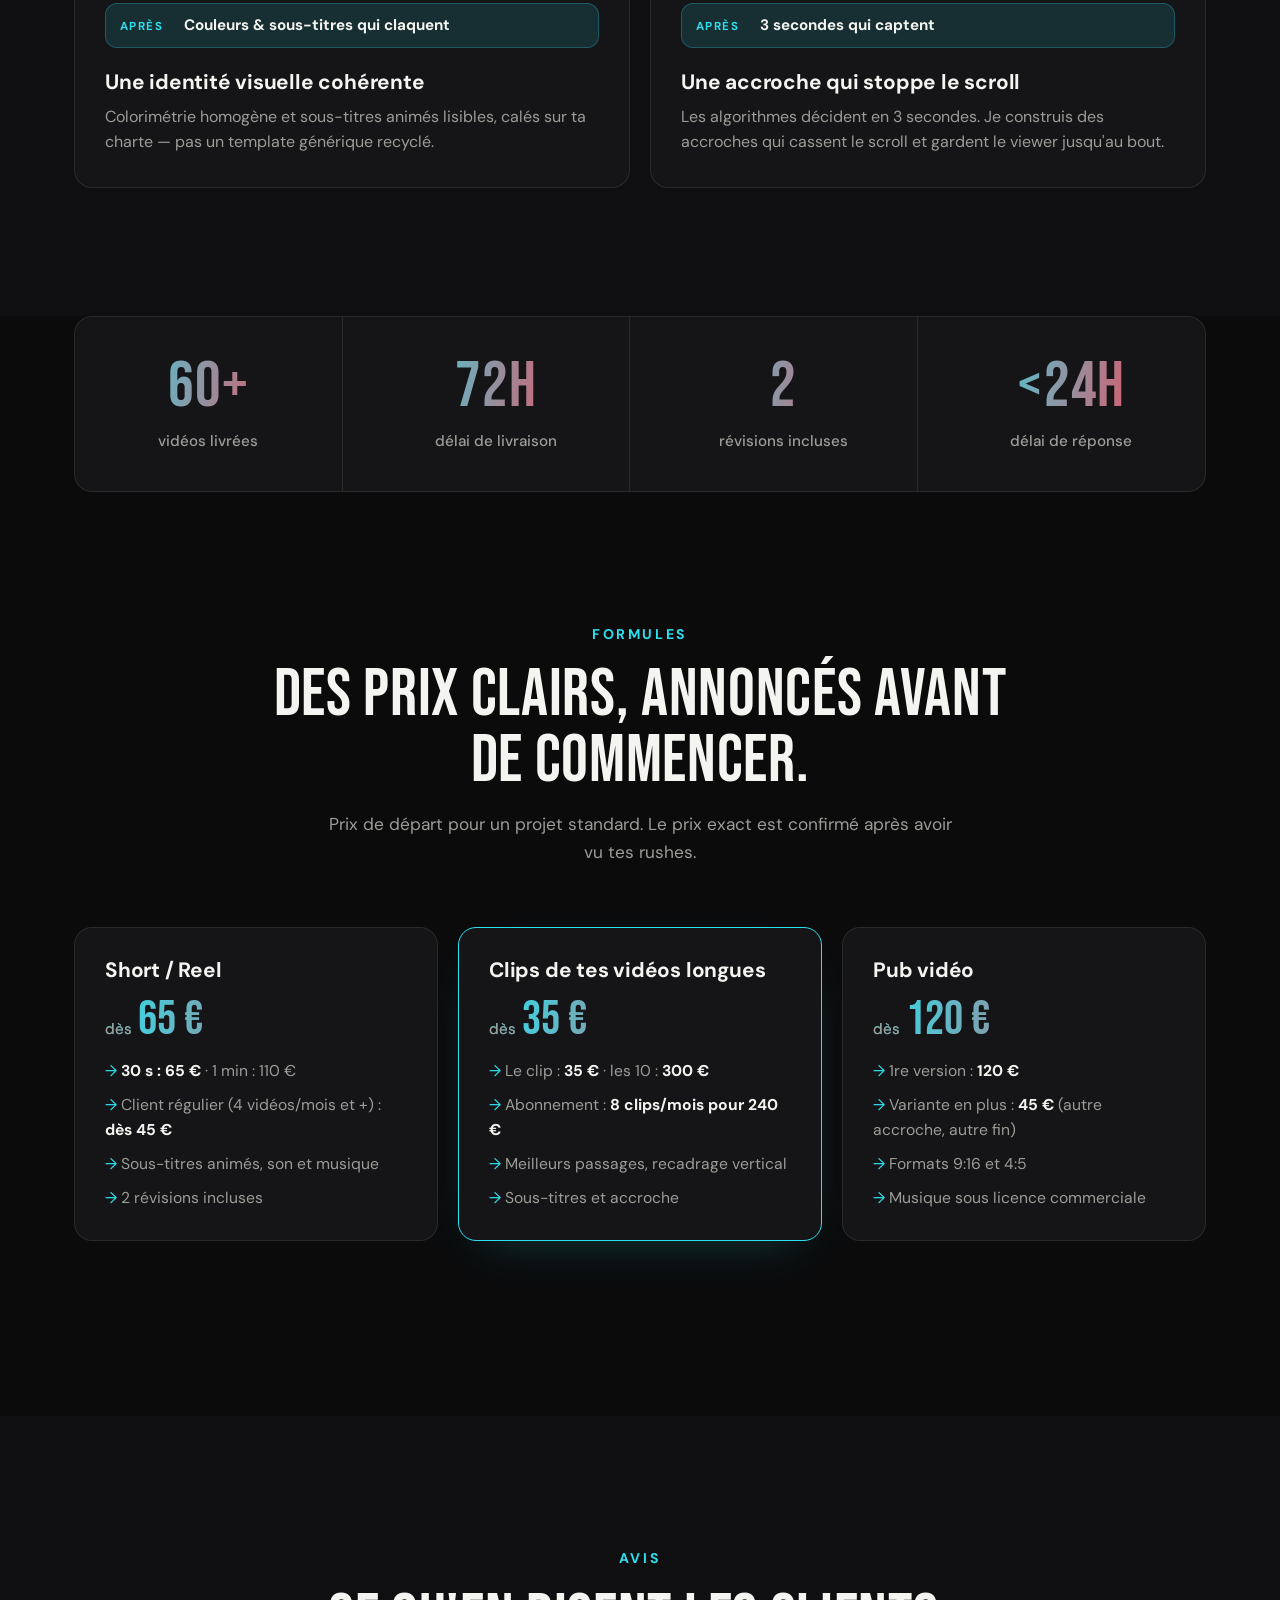
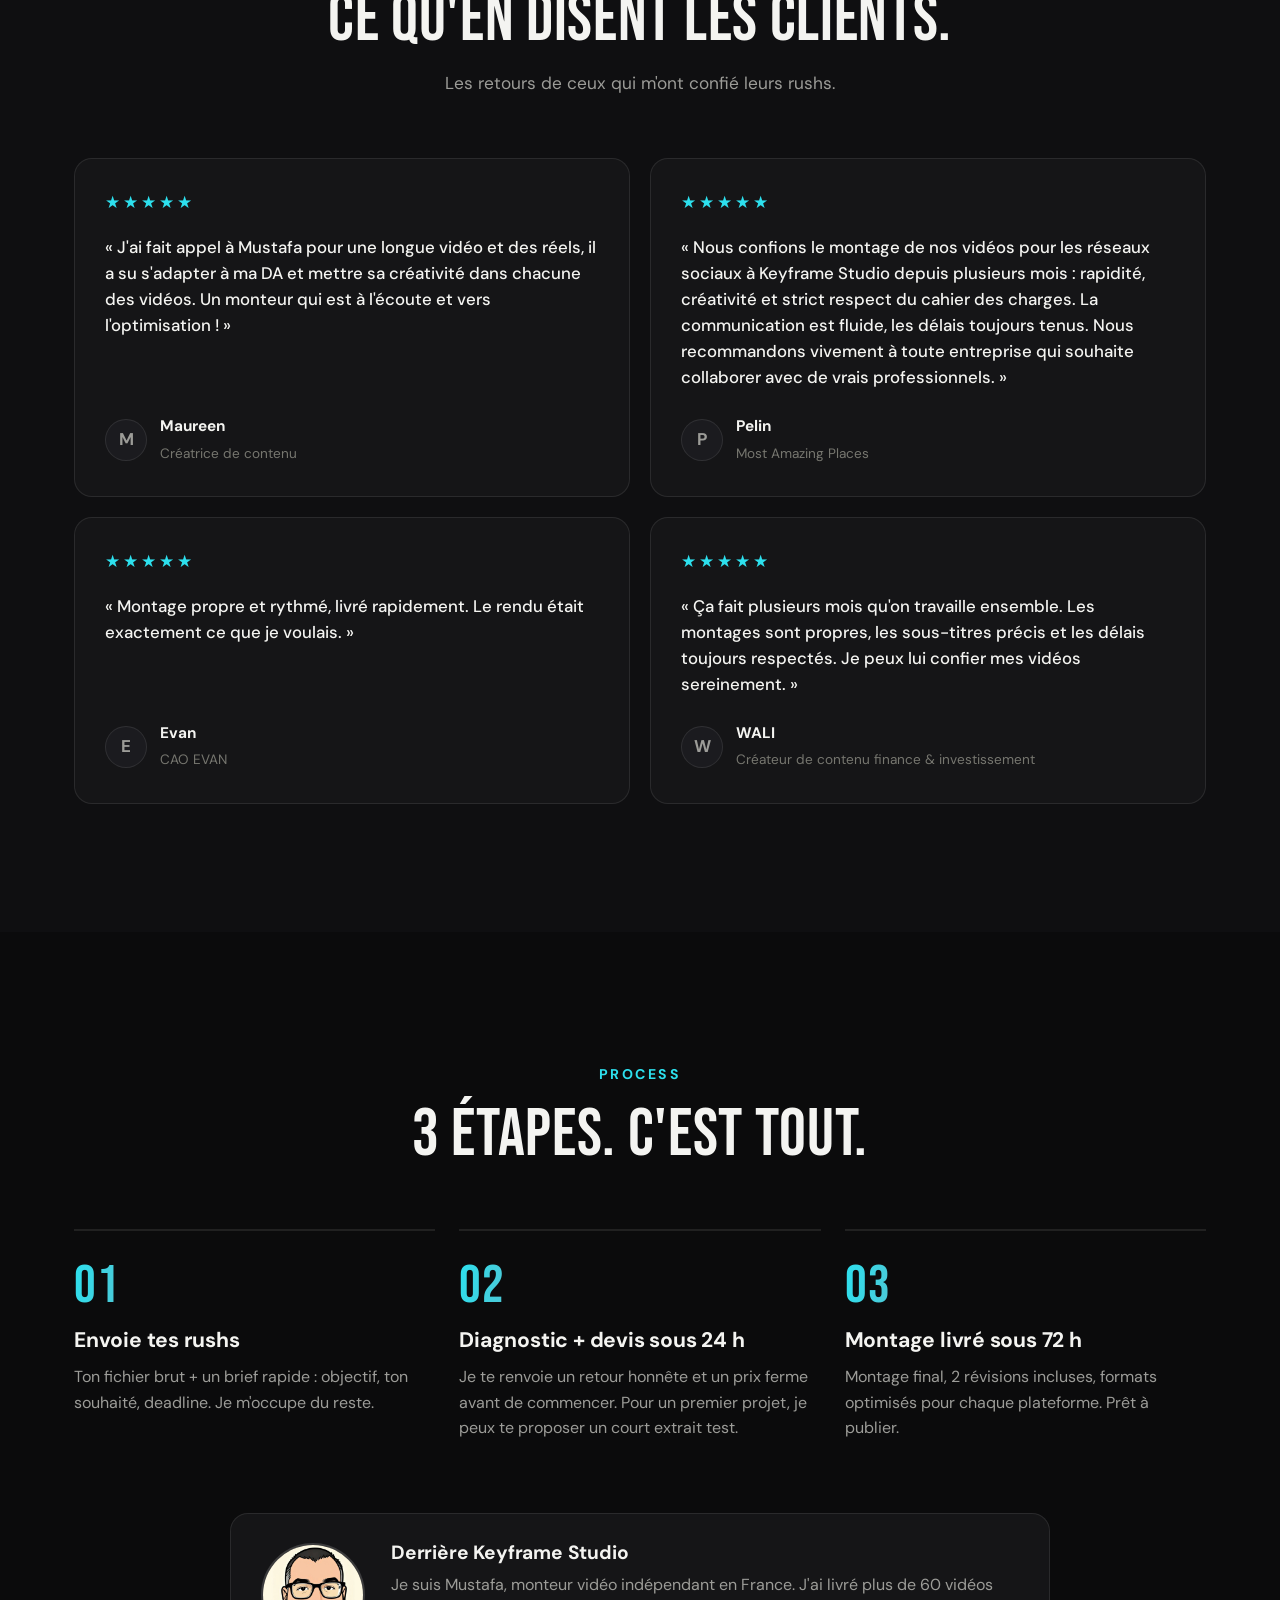
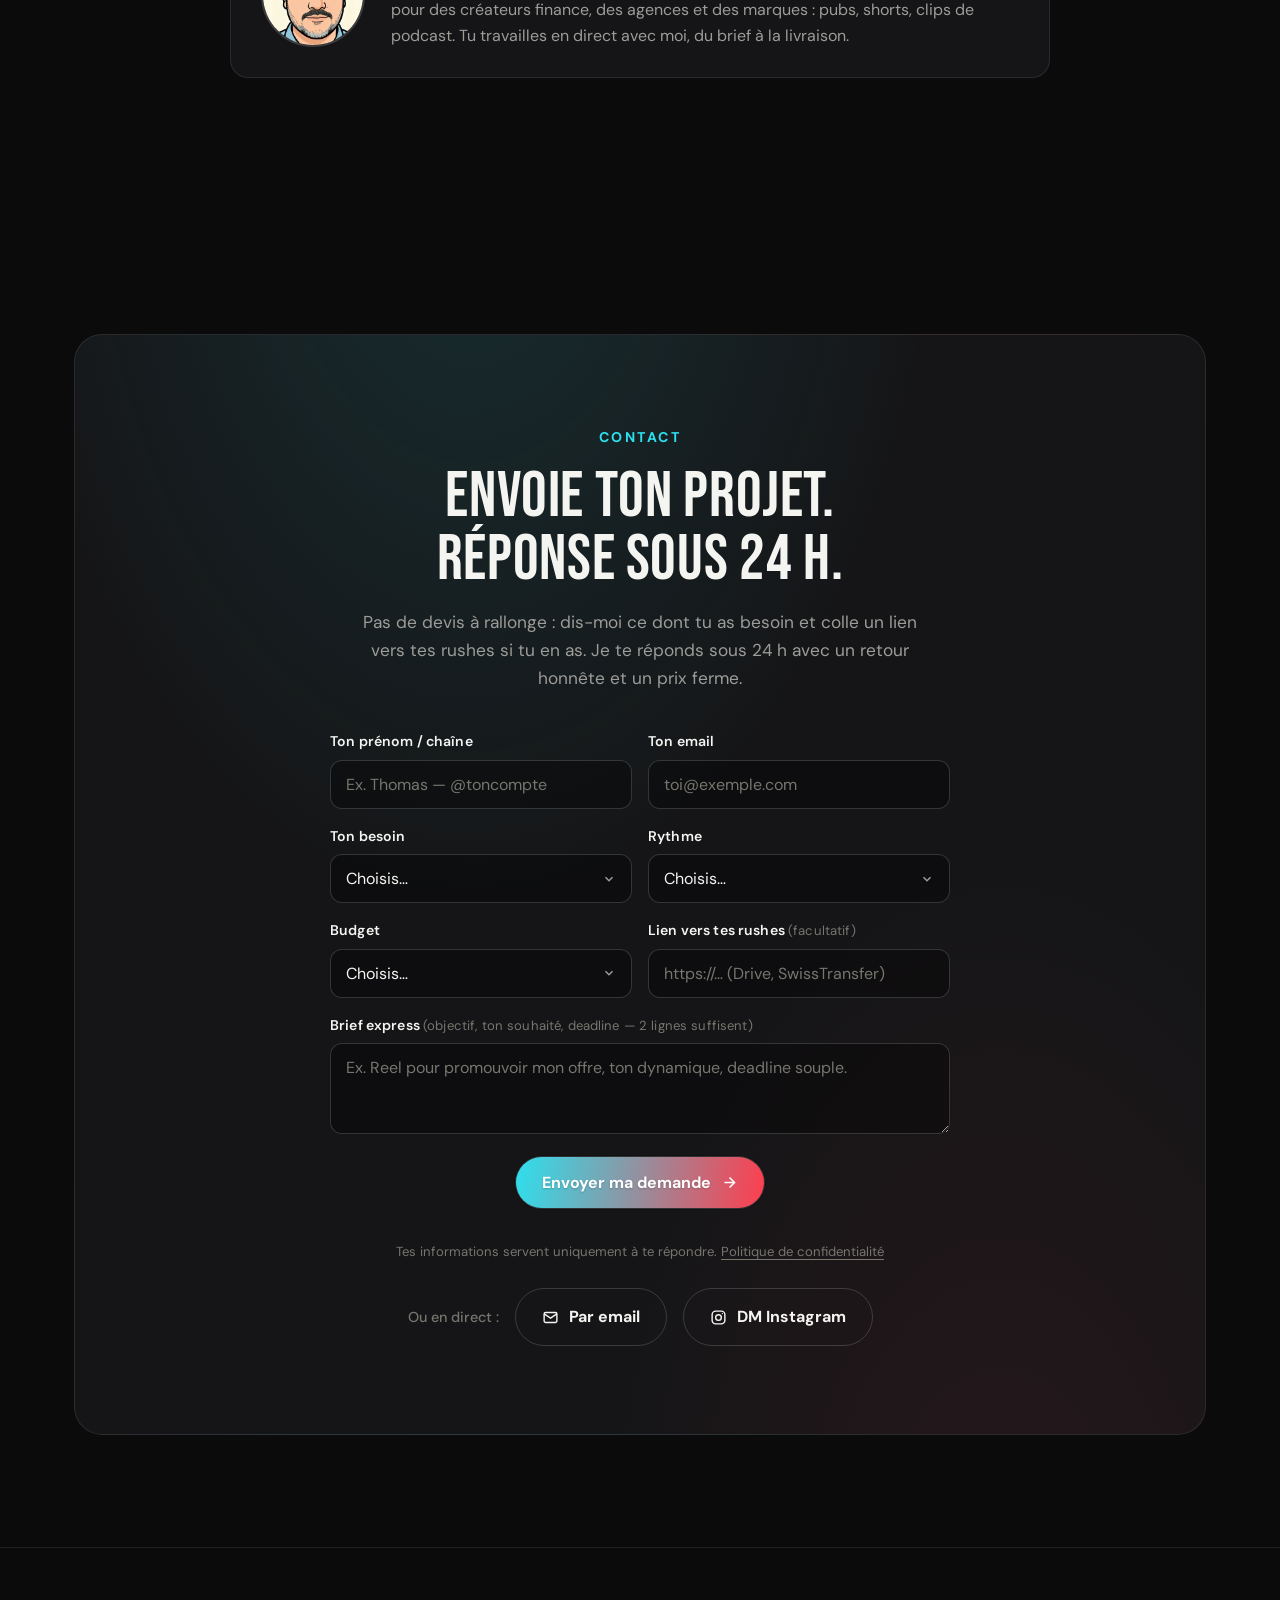
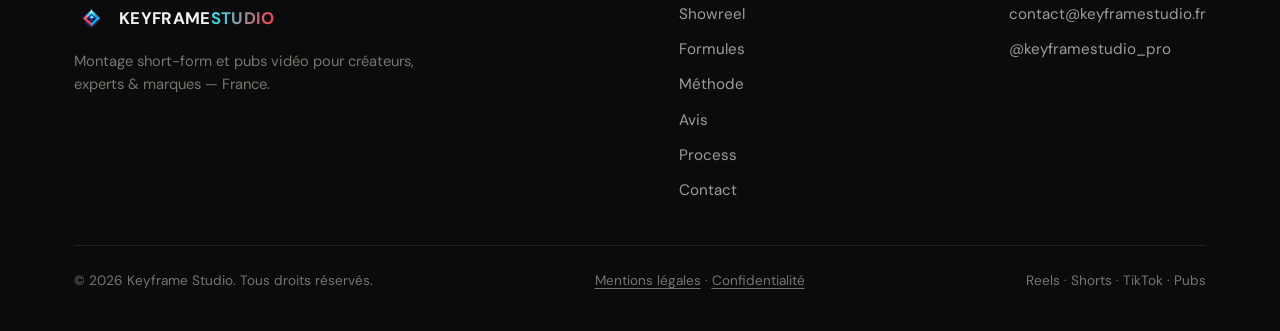
==== commit f3146097: "Variantes : montage de Mustafa (4 accroches) ; ajout du clip d'interview - Carte Variantes : multi_p" ====
--- a/index.html
+++ b/index.html
@@ -329,7 +329,7 @@
       <div class="sec-head reveal">
         <span class="eyebrow">Showreel</span>
         <h2>De brut à mémorable.</h2>
-        <p class="sub">Une vidéo par type de projet : pubs, variantes, reels, voyage. Montrées avec l'accord de mes clients.</p>
+        <p class="sub">Une vidéo par type de projet : pubs, variantes, reels, interviews, voyage.</p>
       </div>
       <div class="reel-grid">
         <div class="reel-card reveal">
@@ -345,10 +345,10 @@
           <div class="reel-label"><span><b>Pub vidéo</b><small>Inscription à un live · finance</small></span><span class="reel-num">02</span></div>
         </div>
         <div class="reel-card reveal">
-          <div class="reel reel-poster" data-src="assets/video/variantes-campagne-wali.mp4" style="background-image:url('assets/img/variantes-campagne-wali.jpg')" role="button" tabindex="0" aria-label="Lire les variantes de pub">
+          <div class="reel reel-poster" data-src="assets/video/multi-pub-wali.mp4" style="background-image:url('assets/img/multi-pub-wali.jpg')" role="button" tabindex="0" aria-label="Lire les variantes de pub">
             <span class="play-btn" aria-hidden="true"><svg viewBox="0 0 24 24" fill="currentColor"><path d="M8 5.5v13l11-6.5z"/></svg></span>
           </div>
-          <div class="reel-label"><span><b>Variantes de pub</b><small>1 campagne · 14 versions</small></span><span class="reel-num">03</span></div>
+          <div class="reel-label"><span><b>Variantes de pub</b><small>4 accroches, 1 même pub</small></span><span class="reel-num">03</span></div>
         </div>
         <div class="reel-card reveal">
           <div class="reel reel-poster" data-src="assets/video/pub-arthur.mp4" style="background-image:url('assets/img/pub-arthur.jpg')" role="button" tabindex="0" aria-label="Lire la pub appli">
@@ -363,16 +363,22 @@
           <div class="reel-label"><span><b>Reel de conversion</b><small>Immobilier · appel à l'action</small></span><span class="reel-num">05</span></div>
         </div>
         <div class="reel-card reveal">
+          <div class="reel reel-poster" data-src="assets/video/clip-interview-temoignage.mp4" style="background-image:url('assets/img/clip-interview-temoignage.jpg')" role="button" tabindex="0" aria-label="Lire le clip d'interview">
+            <span class="play-btn" aria-hidden="true"><svg viewBox="0 0 24 24" fill="currentColor"><path d="M8 5.5v13l11-6.5z"/></svg></span>
+          </div>
+          <div class="reel-label"><span><b>Clip d'interview</b><small>Témoignage · sous-titres stylés</small></span><span class="reel-num">06</span></div>
+        </div>
+        <div class="reel-card reveal">
           <div class="reel reel-poster" data-src="assets/video/sagrada-familia.mp4" style="background-image:url('assets/img/sagrada-familia.jpg')" role="button" tabindex="0" aria-label="Lire le short voyage">
             <span class="play-btn" aria-hidden="true"><svg viewBox="0 0 24 24" fill="currentColor"><path d="M8 5.5v13l11-6.5z"/></svg></span>
           </div>
-          <div class="reel-label"><span><b>Short voyage</b><small>Faceless · en anglais</small></span><span class="reel-num">06</span></div>
+          <div class="reel-label"><span><b>Short voyage</b><small>Faceless · en anglais</small></span><span class="reel-num">07</span></div>
         </div>
         <div class="reel-card reveal">
           <div class="reel reel-poster" data-src="assets/video/comprehensible-sans-son.mp4" style="background-image:url('v2.png')" role="button" tabindex="0" aria-label="Lire la vidéo compréhensible sans le son">
             <span class="play-btn" aria-hidden="true"><svg viewBox="0 0 24 24" fill="currentColor"><path d="M8 5.5v13l11-6.5z"/></svg></span>
           </div>
-          <div class="reel-label"><span><b>Sans le son</b><small>Compréhensible en muet</small></span><span class="reel-num">07</span></div>
+          <div class="reel-label"><span><b>Sans le son</b><small>Compréhensible en muet</small></span><span class="reel-num">08</span></div>
         </div>
       </div>
     </div>
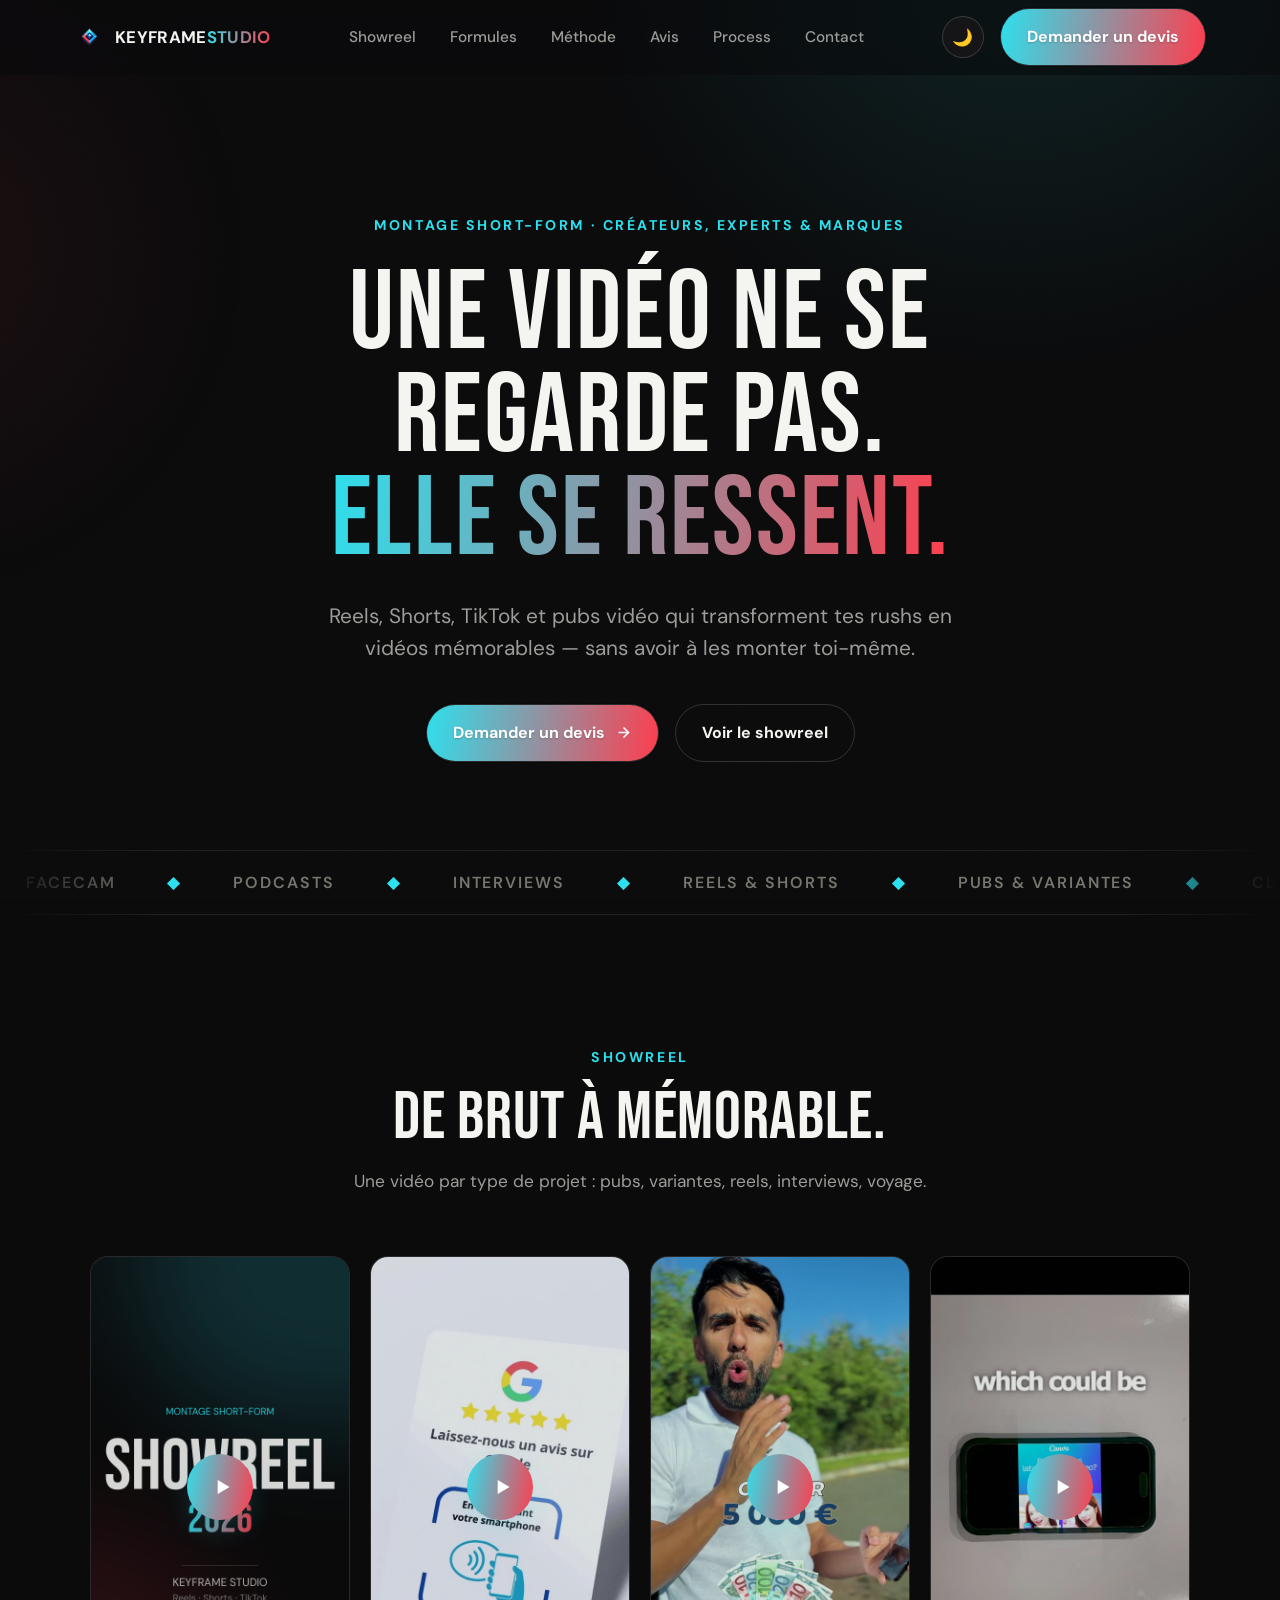
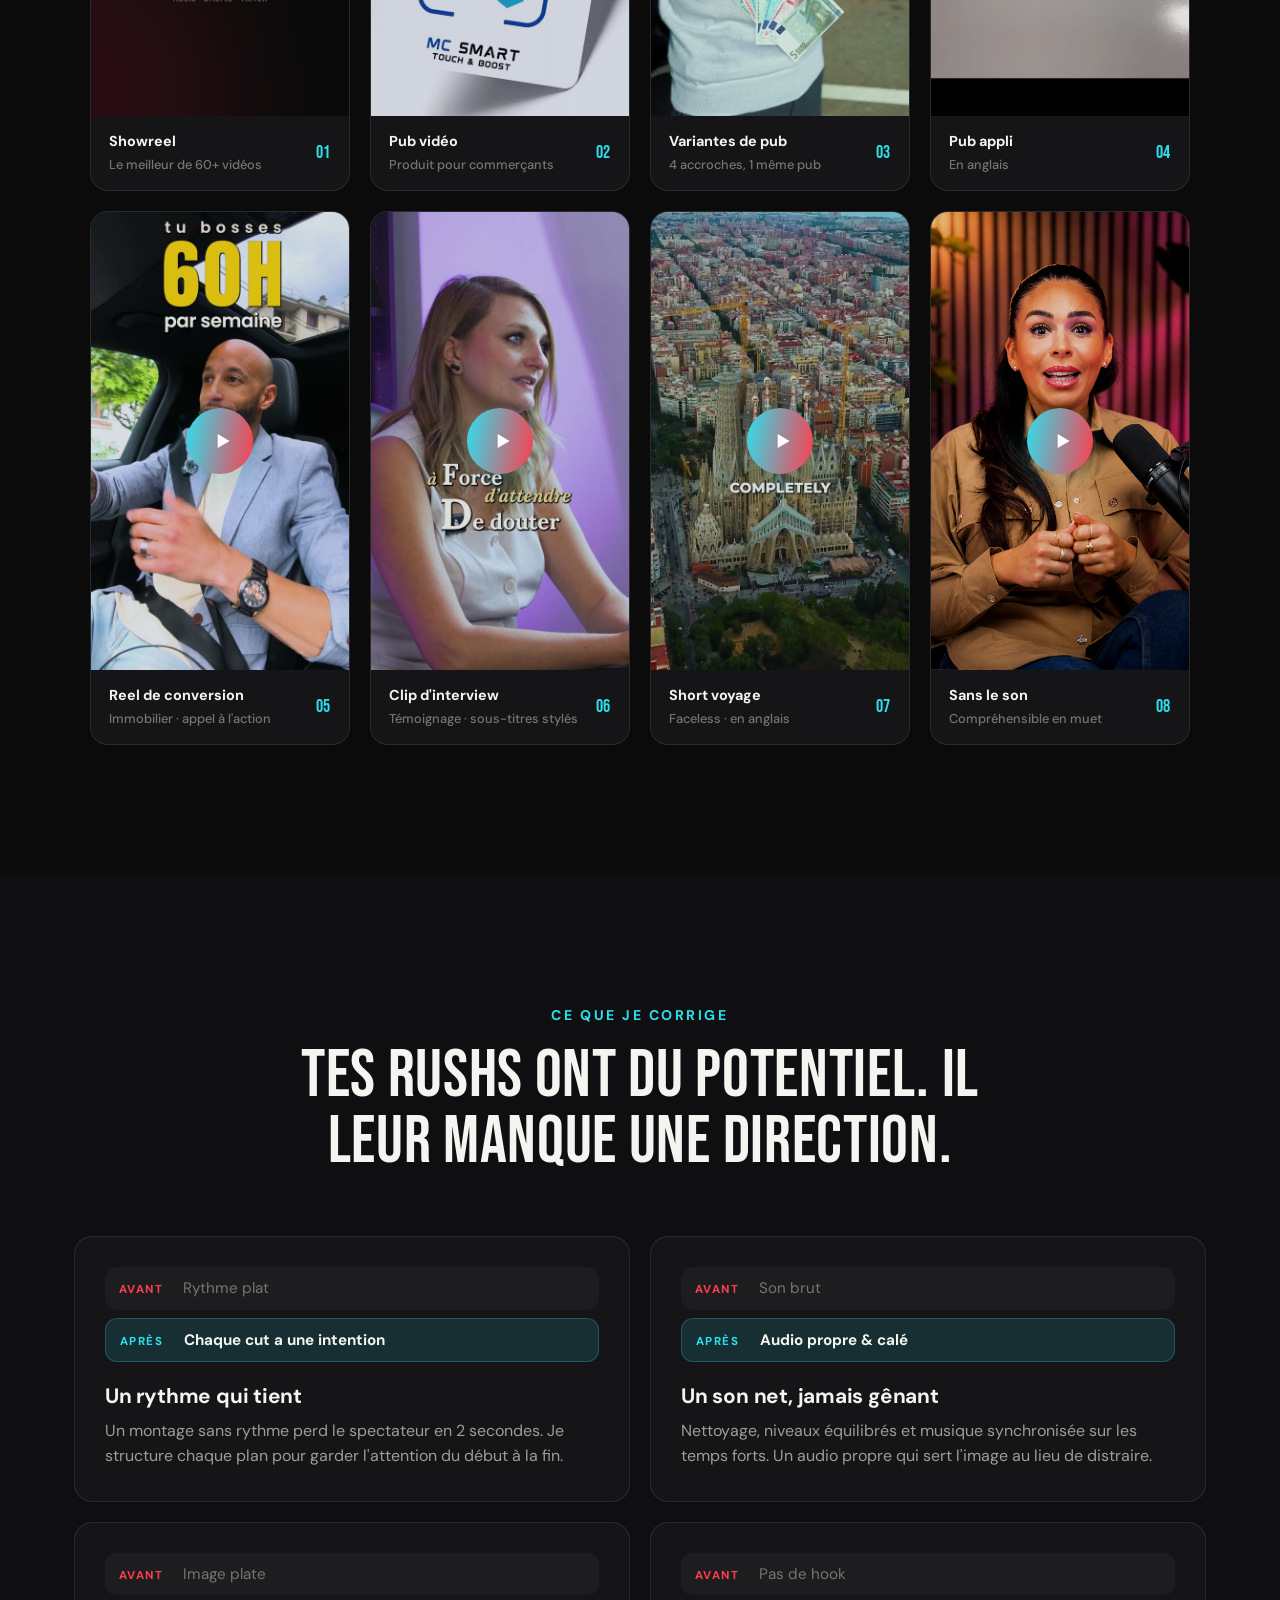
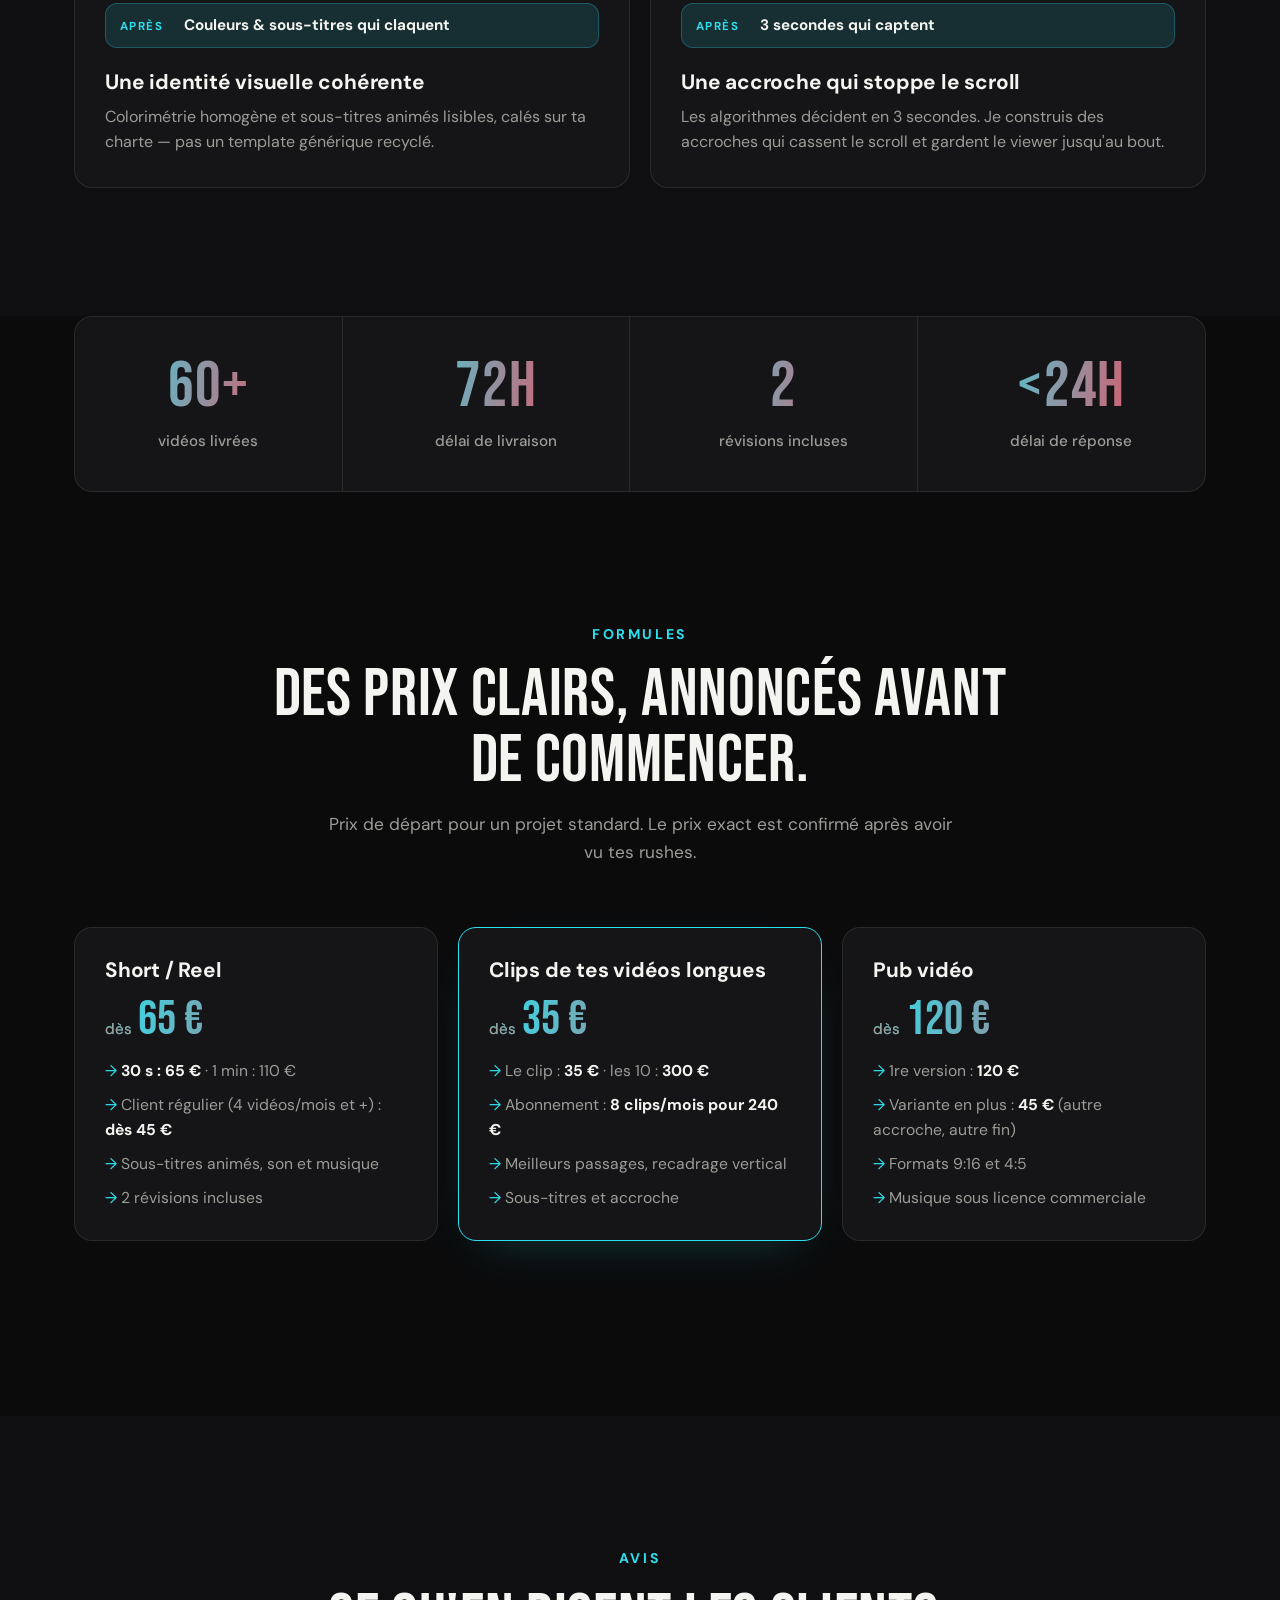
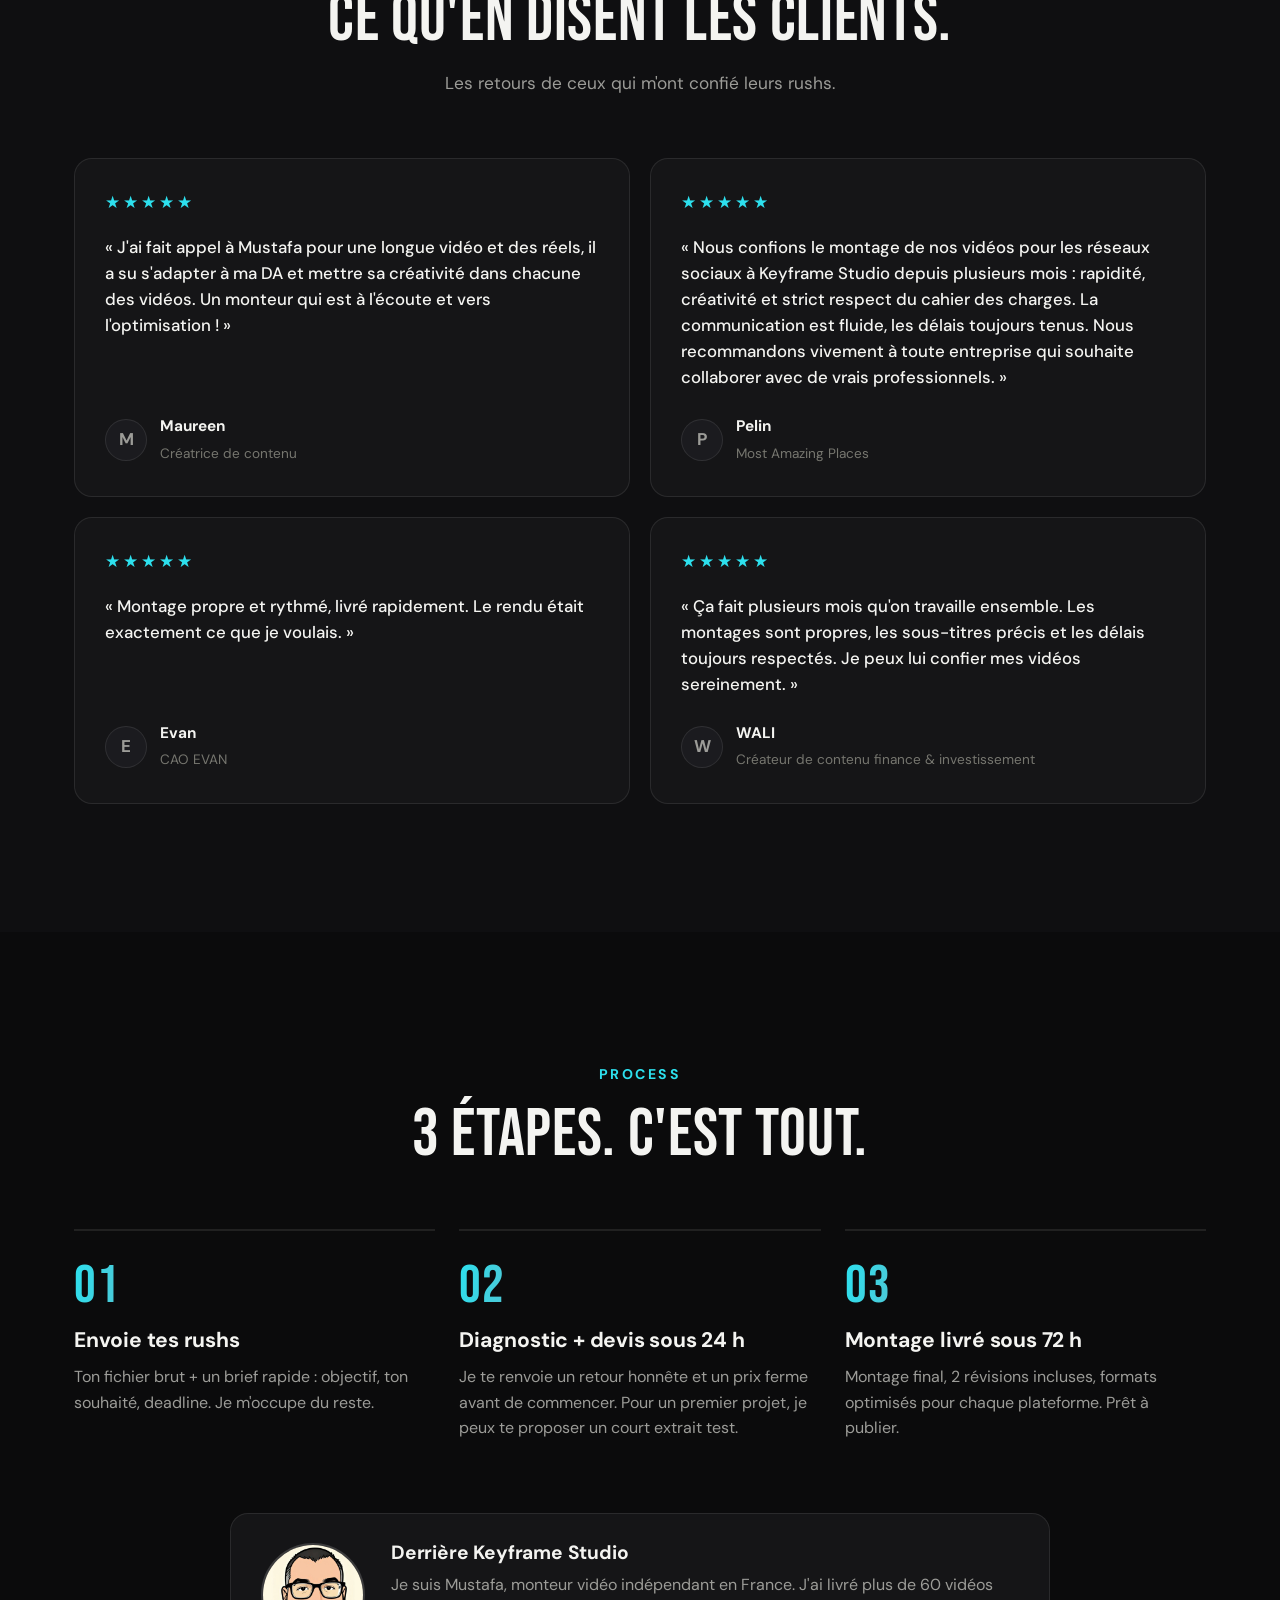
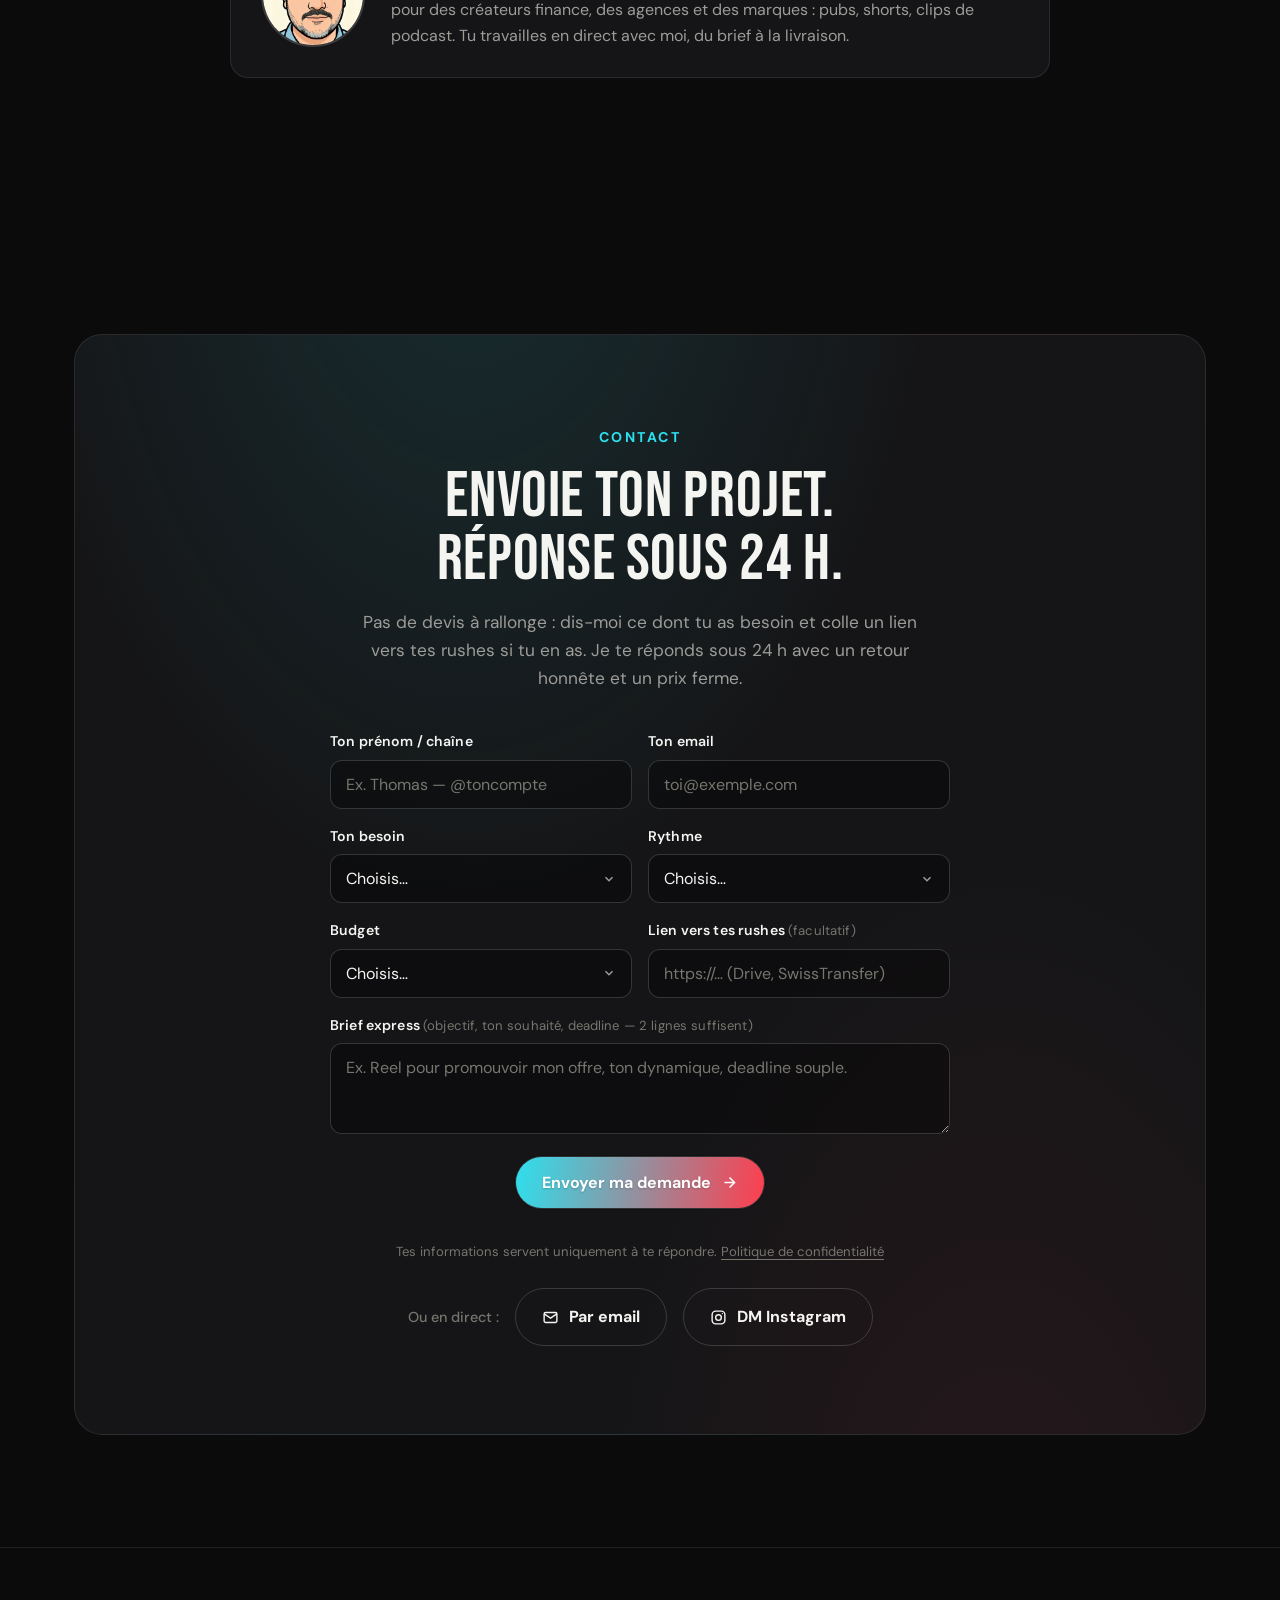
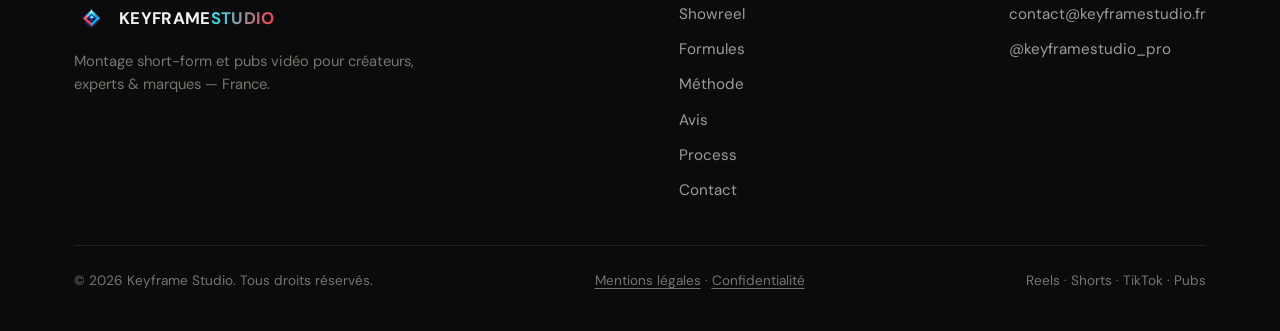
==== commit 9c0c3e99: "Carte « Pub vidéo » : pub MC Smart à la place de la pub WALI (déjà dans les variantes) Co-Authored-B" ====
--- a/index.html
+++ b/index.html
@@ -339,10 +339,10 @@
           <div class="reel-label"><span><b>Showreel</b><small>Le meilleur de 60+ vidéos</small></span><span class="reel-num">01</span></div>
         </div>
         <div class="reel-card reveal">
-          <div class="reel reel-poster" data-src="assets/video/pub-wali-enfants.mp4" style="background-image:url('assets/img/pub-wali-enfants.jpg')" role="button" tabindex="0" aria-label="Lire la pub vidéo">
+          <div class="reel reel-poster" data-src="assets/video/pub-mc-smart.mp4" style="background-image:url('assets/img/pub-mc-smart.jpg')" role="button" tabindex="0" aria-label="Lire la pub vidéo">
             <span class="play-btn" aria-hidden="true"><svg viewBox="0 0 24 24" fill="currentColor"><path d="M8 5.5v13l11-6.5z"/></svg></span>
           </div>
-          <div class="reel-label"><span><b>Pub vidéo</b><small>Inscription à un live · finance</small></span><span class="reel-num">02</span></div>
+          <div class="reel-label"><span><b>Pub vidéo</b><small>Produit pour commerçants</small></span><span class="reel-num">02</span></div>
         </div>
         <div class="reel-card reveal">
           <div class="reel reel-poster" data-src="assets/video/multi-pub-wali.mp4" style="background-image:url('assets/img/multi-pub-wali.jpg')" role="button" tabindex="0" aria-label="Lire les variantes de pub">
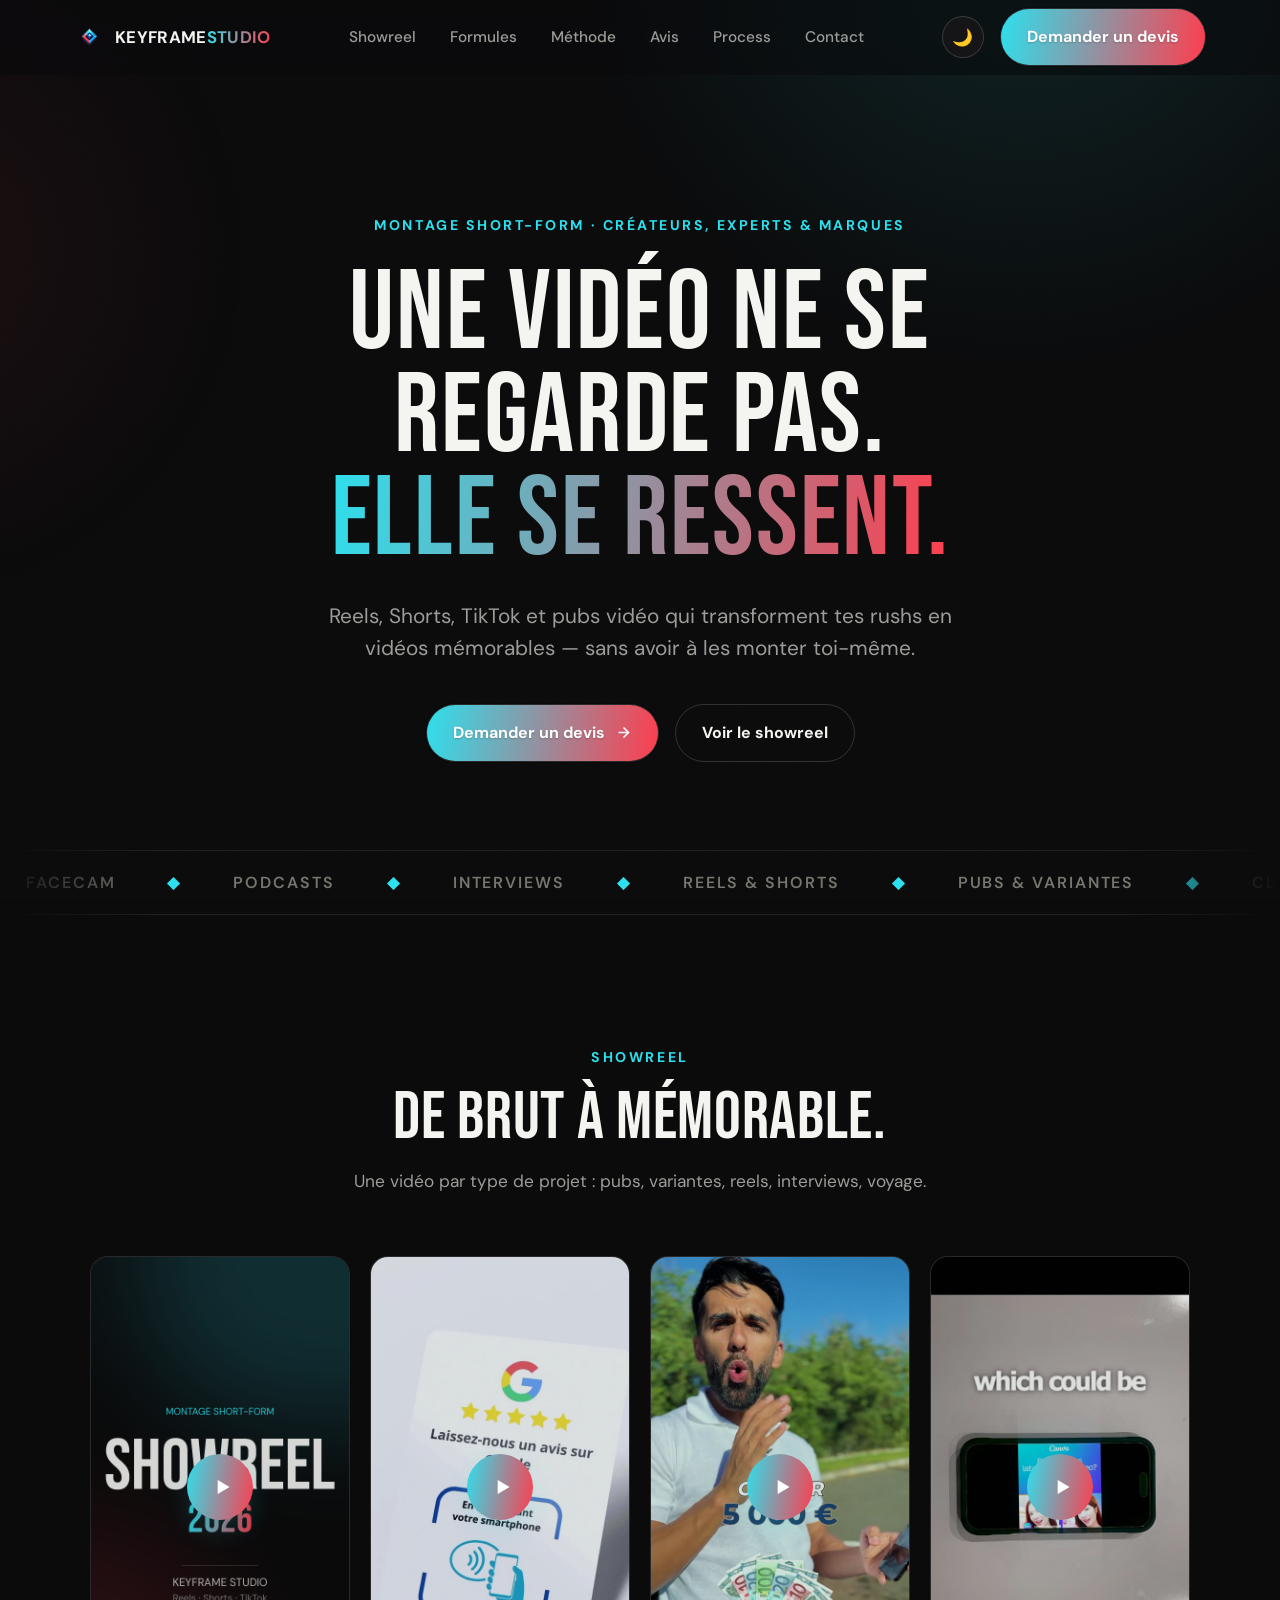
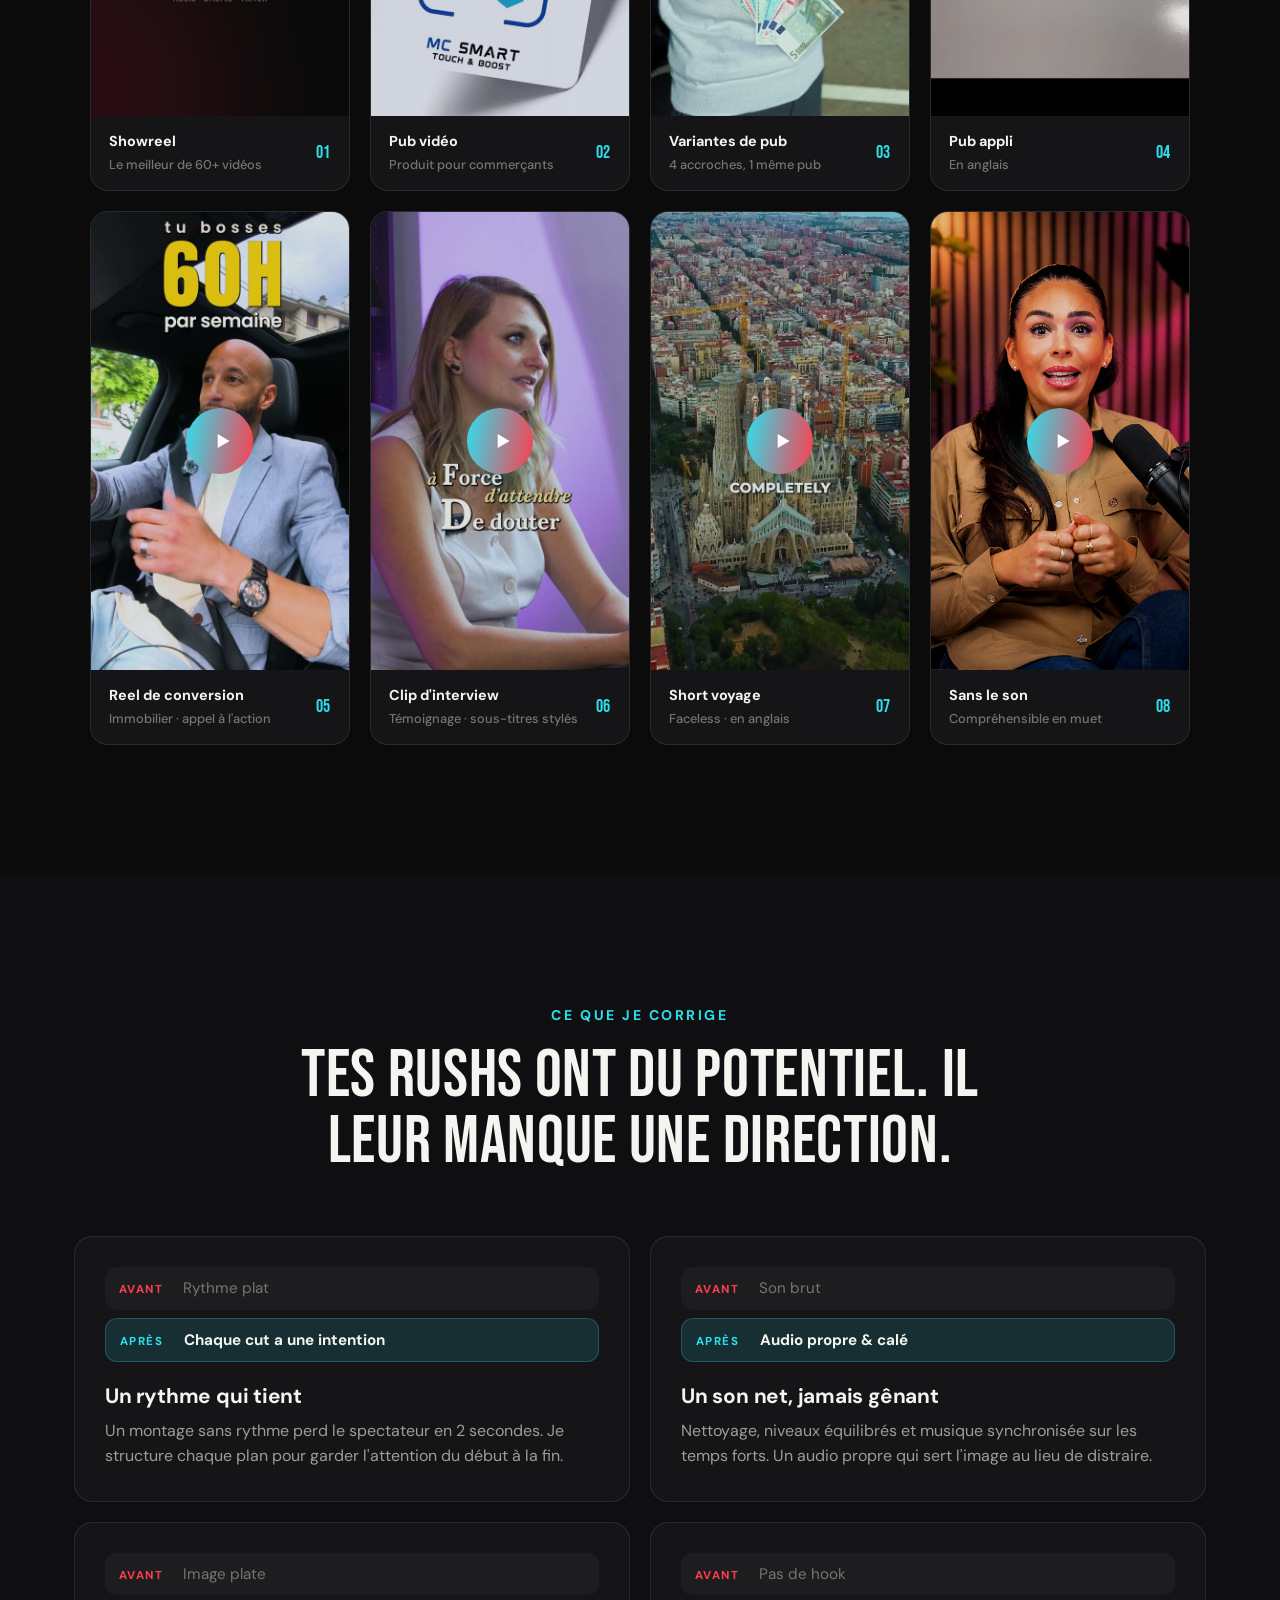
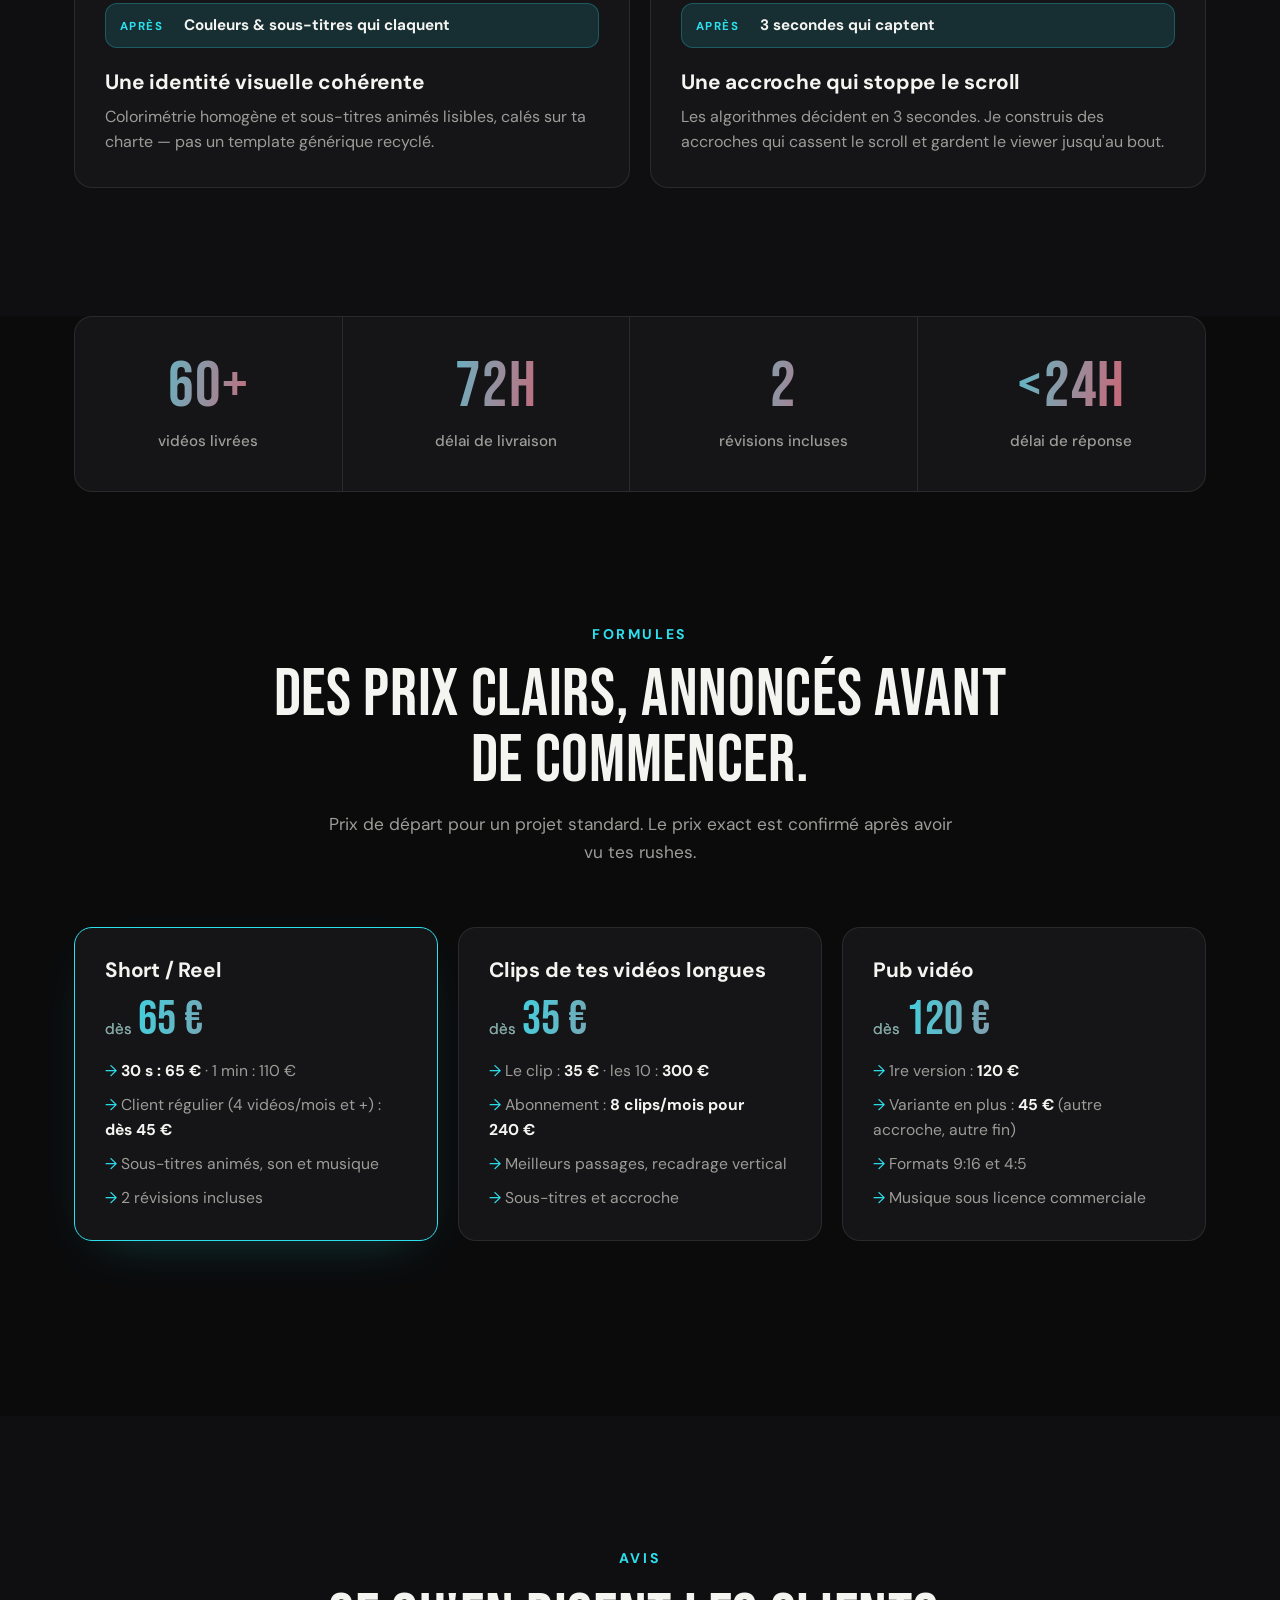
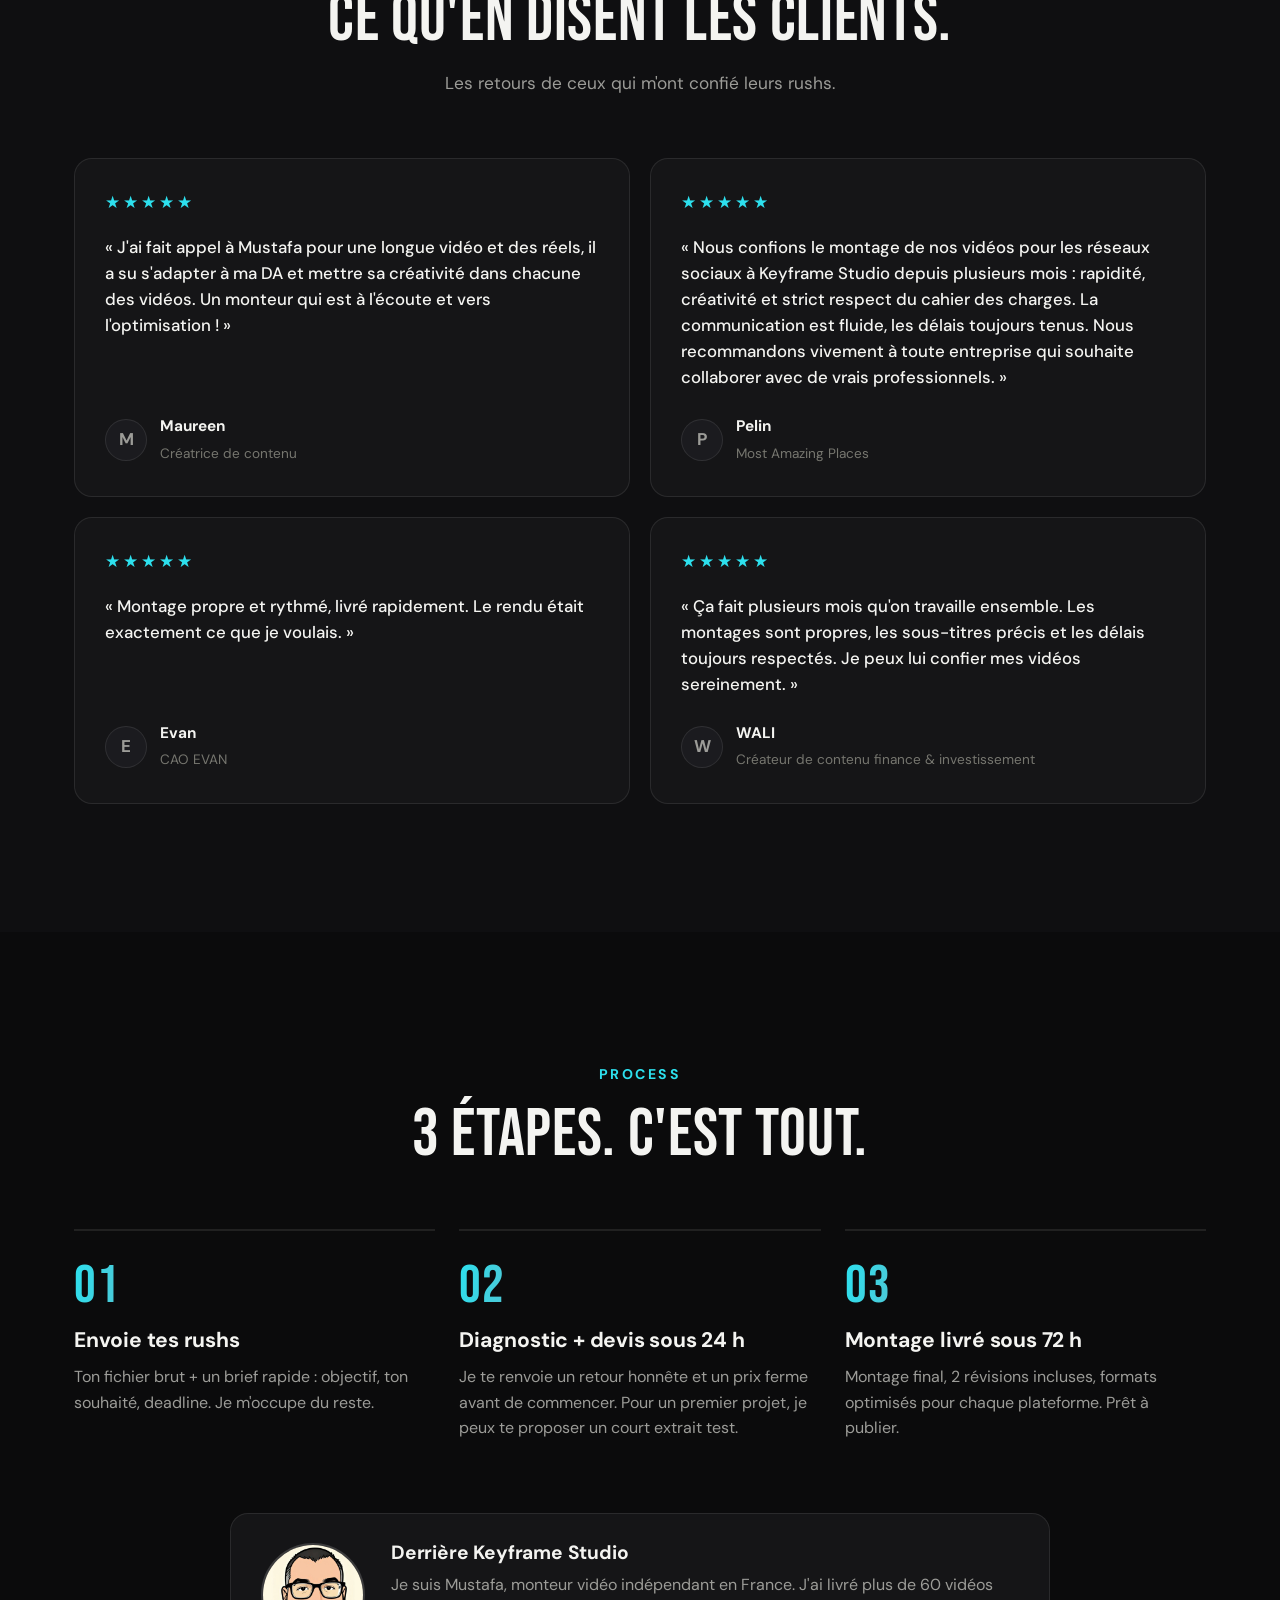
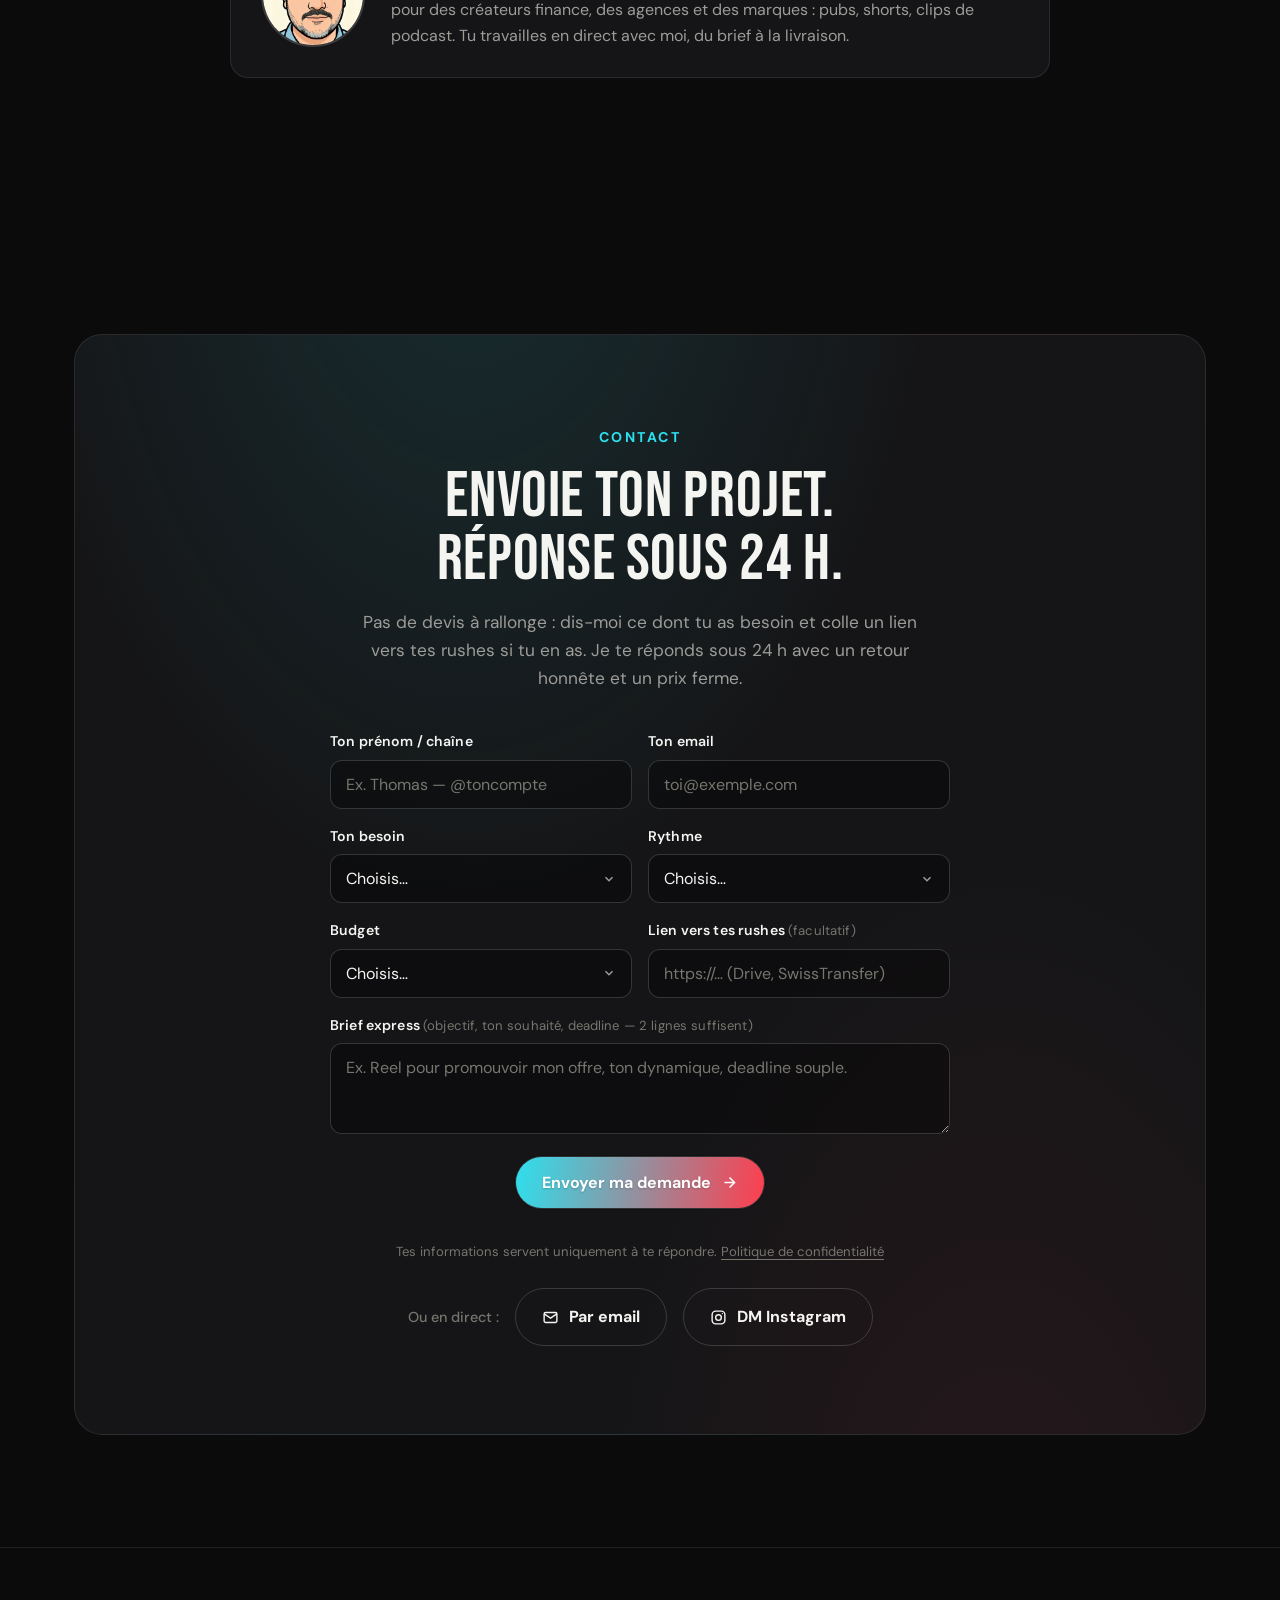
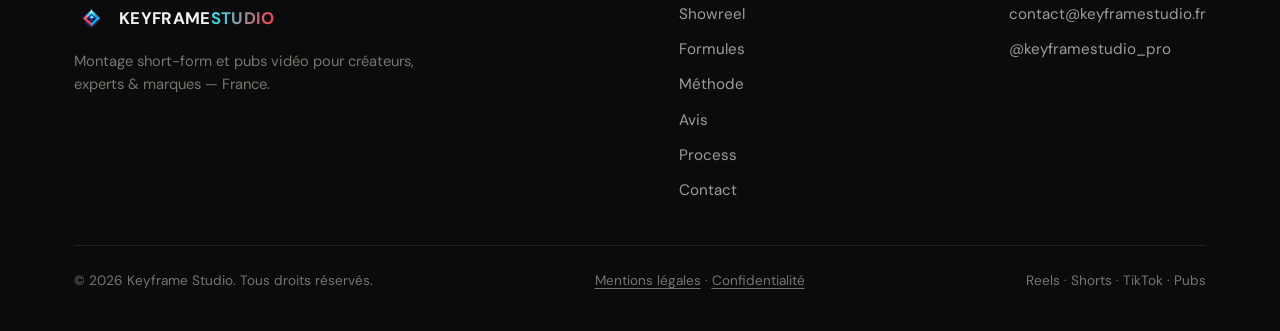
==== commit 375897a5: "Formules : « Short / Reel » mis en avant ; prix et € toujours sur la même ligne Co-Authored-By: Clau" ====
--- a/index.html
+++ b/index.html
@@ -434,32 +434,32 @@
         <p class="sub">Prix de départ pour un projet standard. Le prix exact est confirmé après avoir vu tes rushes.</p>
       </div>
       <div class="price-grid">
-        <div class="price reveal">
+        <div class="price hl reveal">
           <h3>Short / Reel</h3>
-          <div class="from"><small>dès</small>65 €</div>
+          <div class="from"><small>dès</small>65&nbsp;€</div>
           <ul>
-            <li><b>30 s : 65 €</b> · 1 min : 110 €</li>
-            <li>Client régulier (4 vidéos/mois et +) : <b>dès 45 €</b></li>
+            <li><b>30 s : 65&nbsp;€</b> · 1 min : 110&nbsp;€</li>
+            <li>Client régulier (4 vidéos/mois et +) : <b>dès 45&nbsp;€</b></li>
             <li>Sous-titres animés, son et musique</li>
             <li>2 révisions incluses</li>
           </ul>
         </div>
-        <div class="price hl reveal">
+        <div class="price reveal">
           <h3>Clips de tes vidéos longues</h3>
-          <div class="from"><small>dès</small>35 €</div>
+          <div class="from"><small>dès</small>35&nbsp;€</div>
           <ul>
-            <li>Le clip : <b>35 €</b> · les 10 : <b>300 €</b></li>
-            <li>Abonnement : <b>8 clips/mois pour 240 €</b></li>
+            <li>Le clip : <b>35&nbsp;€</b> · les 10 : <b>300&nbsp;€</b></li>
+            <li>Abonnement : <b>8 clips/mois pour 240&nbsp;€</b></li>
             <li>Meilleurs passages, recadrage vertical</li>
             <li>Sous-titres et accroche</li>
           </ul>
         </div>
         <div class="price reveal">
           <h3>Pub vidéo</h3>
-          <div class="from"><small>dès</small>120 €</div>
+          <div class="from"><small>dès</small>120&nbsp;€</div>
           <ul>
-            <li>1re version : <b>120 €</b></li>
-            <li>Variante en plus : <b>45 €</b> (autre accroche, autre fin)</li>
+            <li>1re version : <b>120&nbsp;€</b></li>
+            <li>Variante en plus : <b>45&nbsp;€</b> (autre accroche, autre fin)</li>
             <li>Formats 9:16 et 4:5</li>
             <li>Musique sous licence commerciale</li>
           </ul>
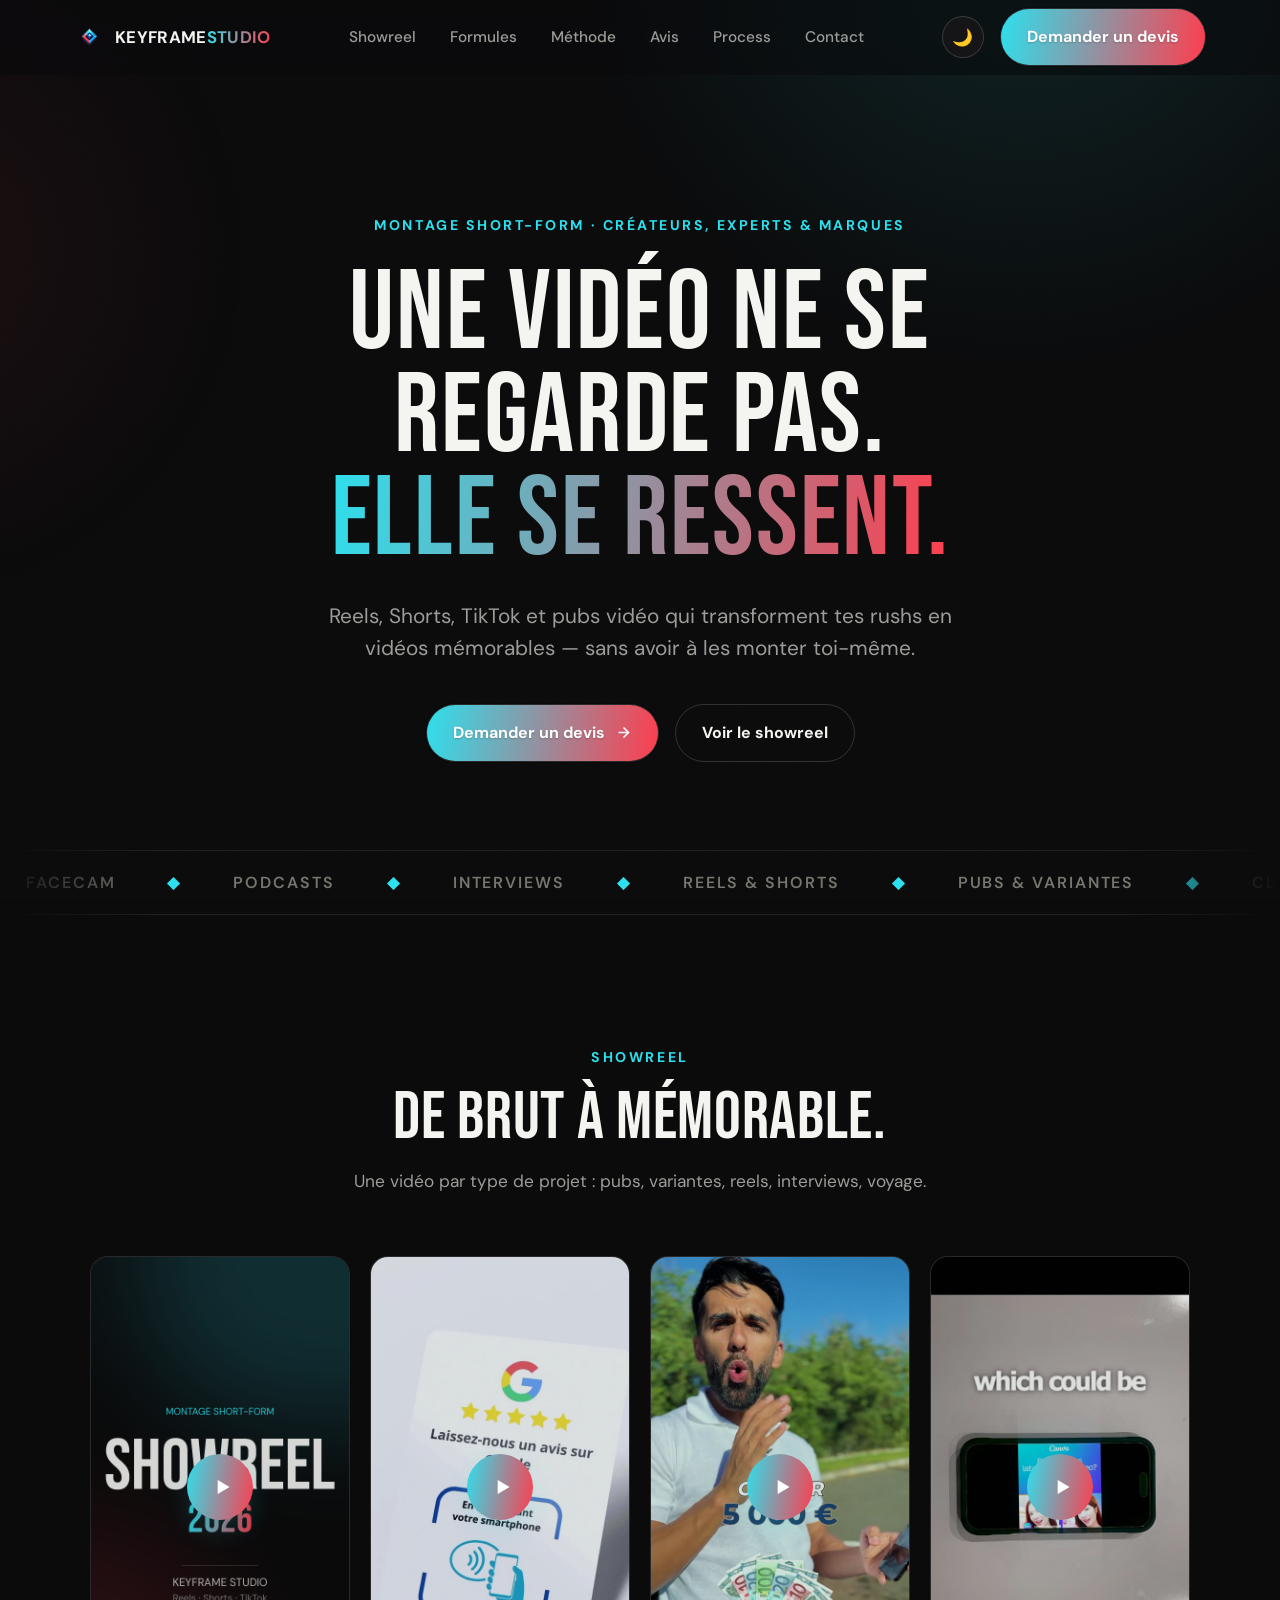
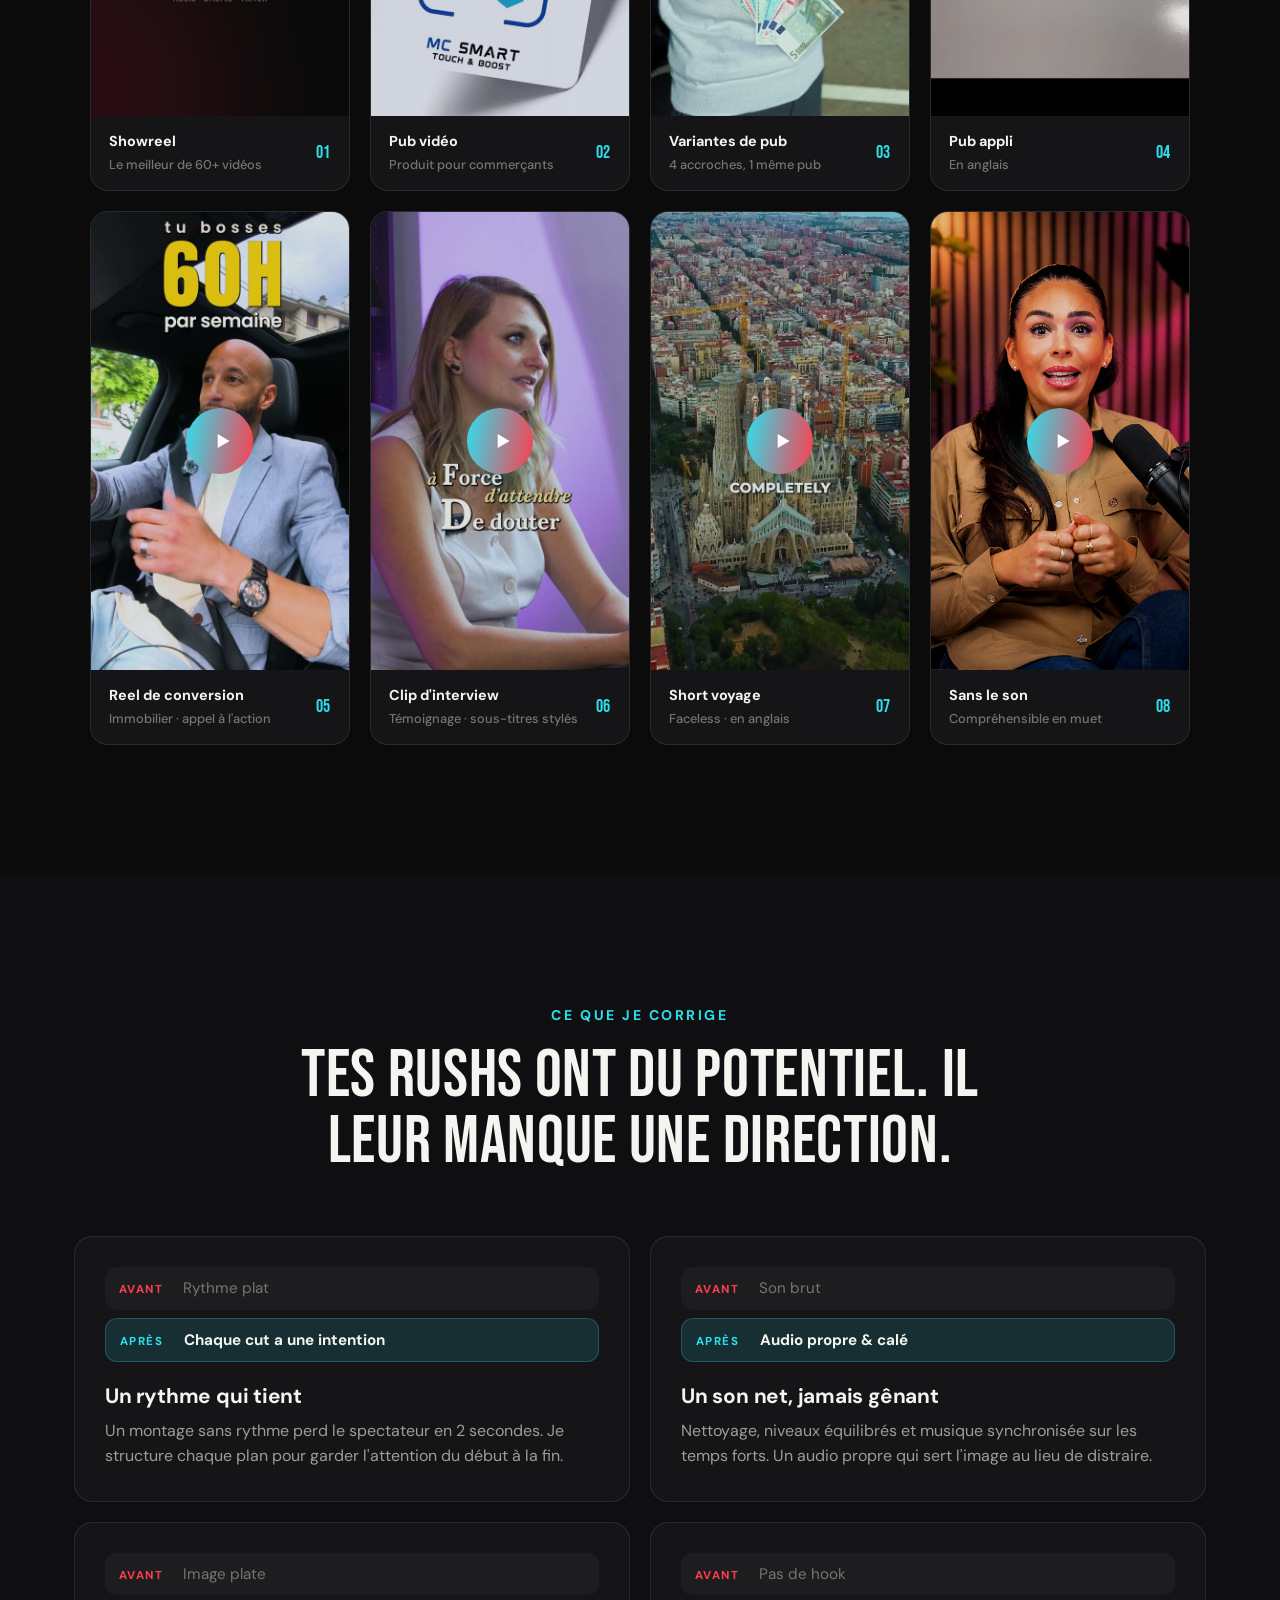
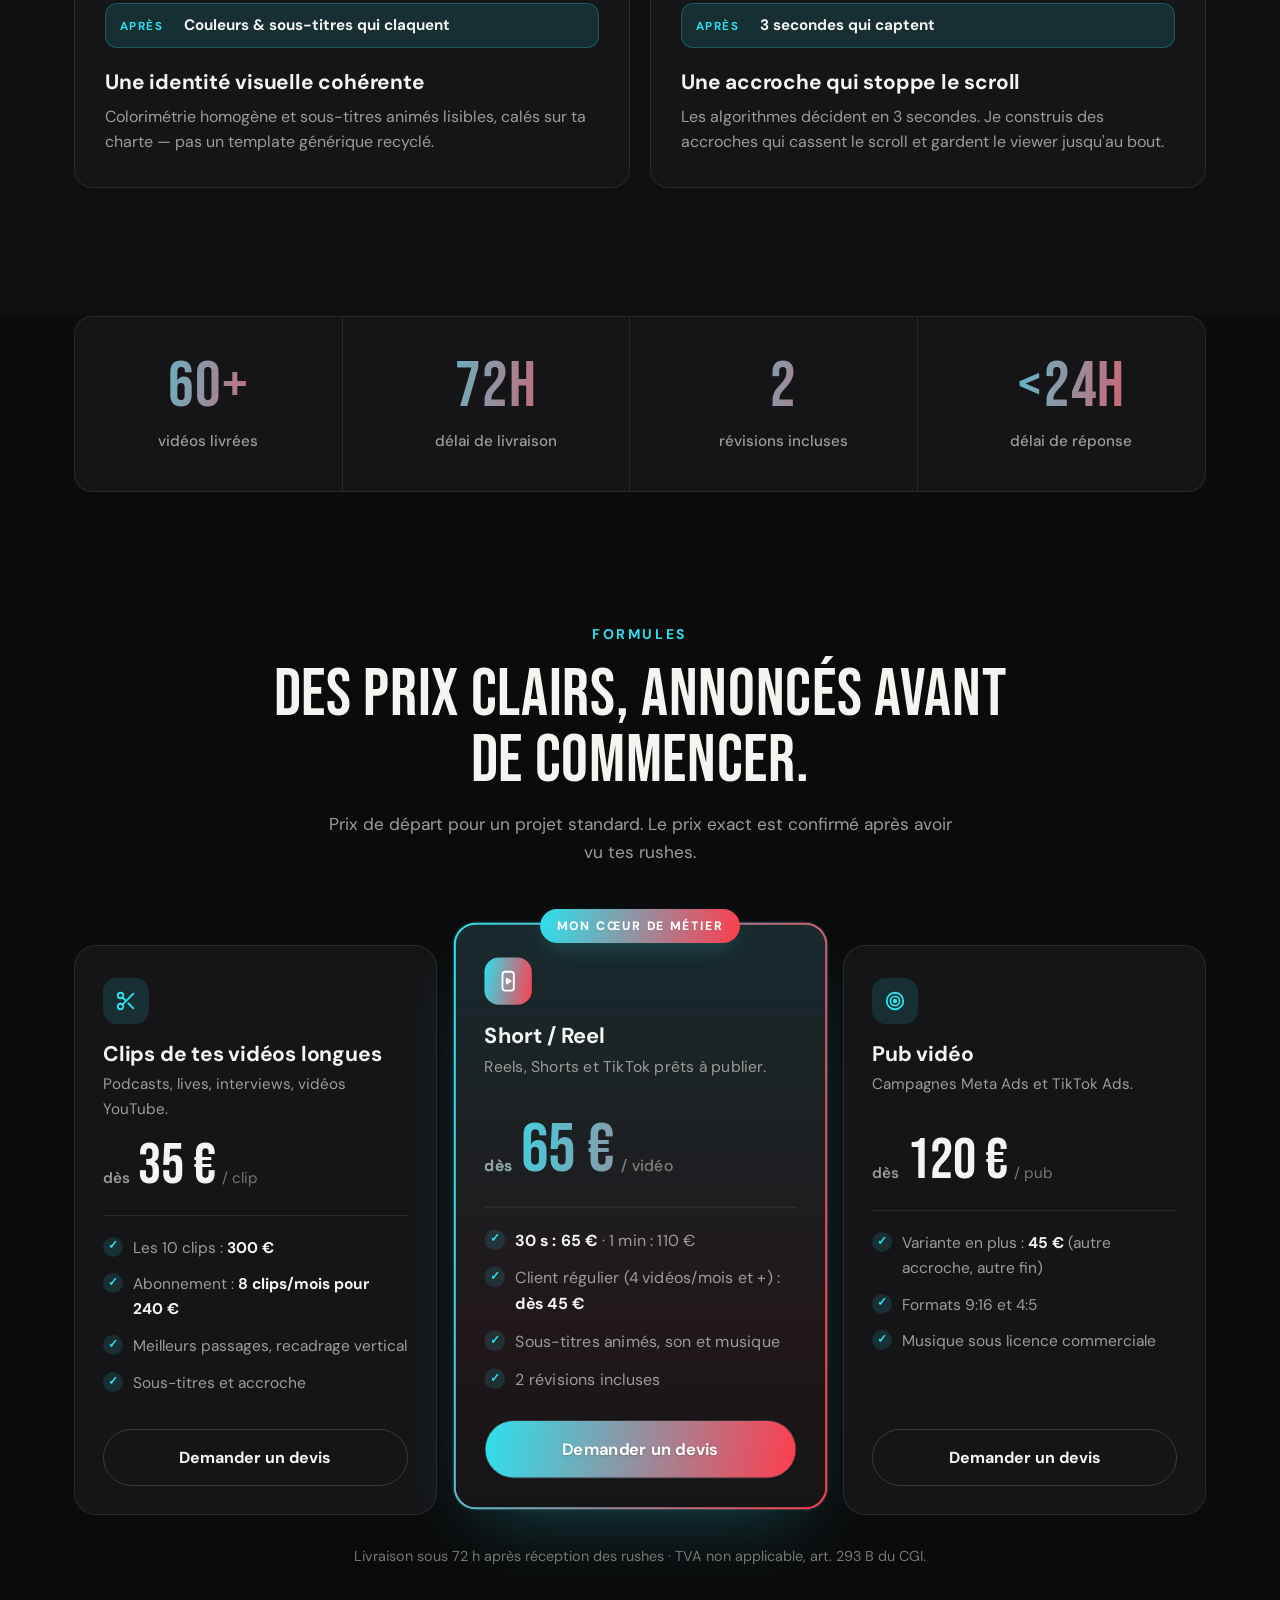
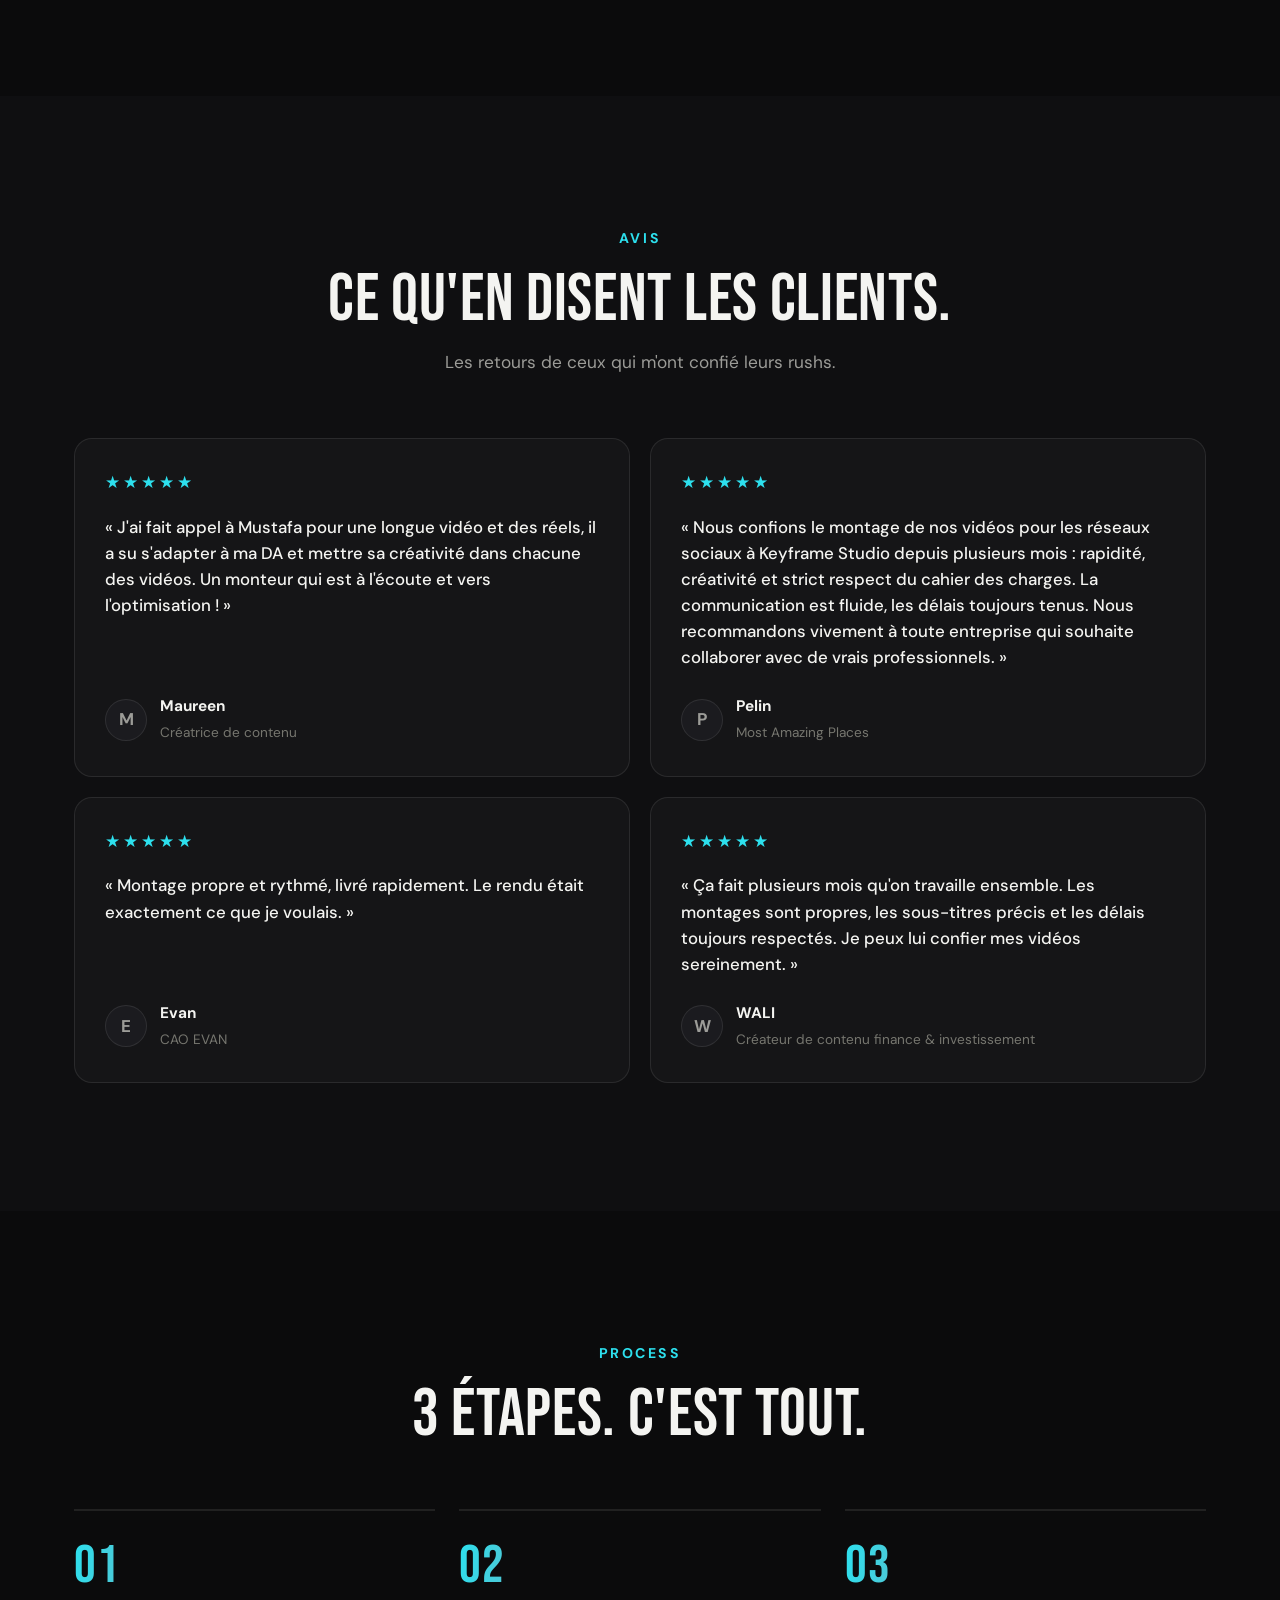
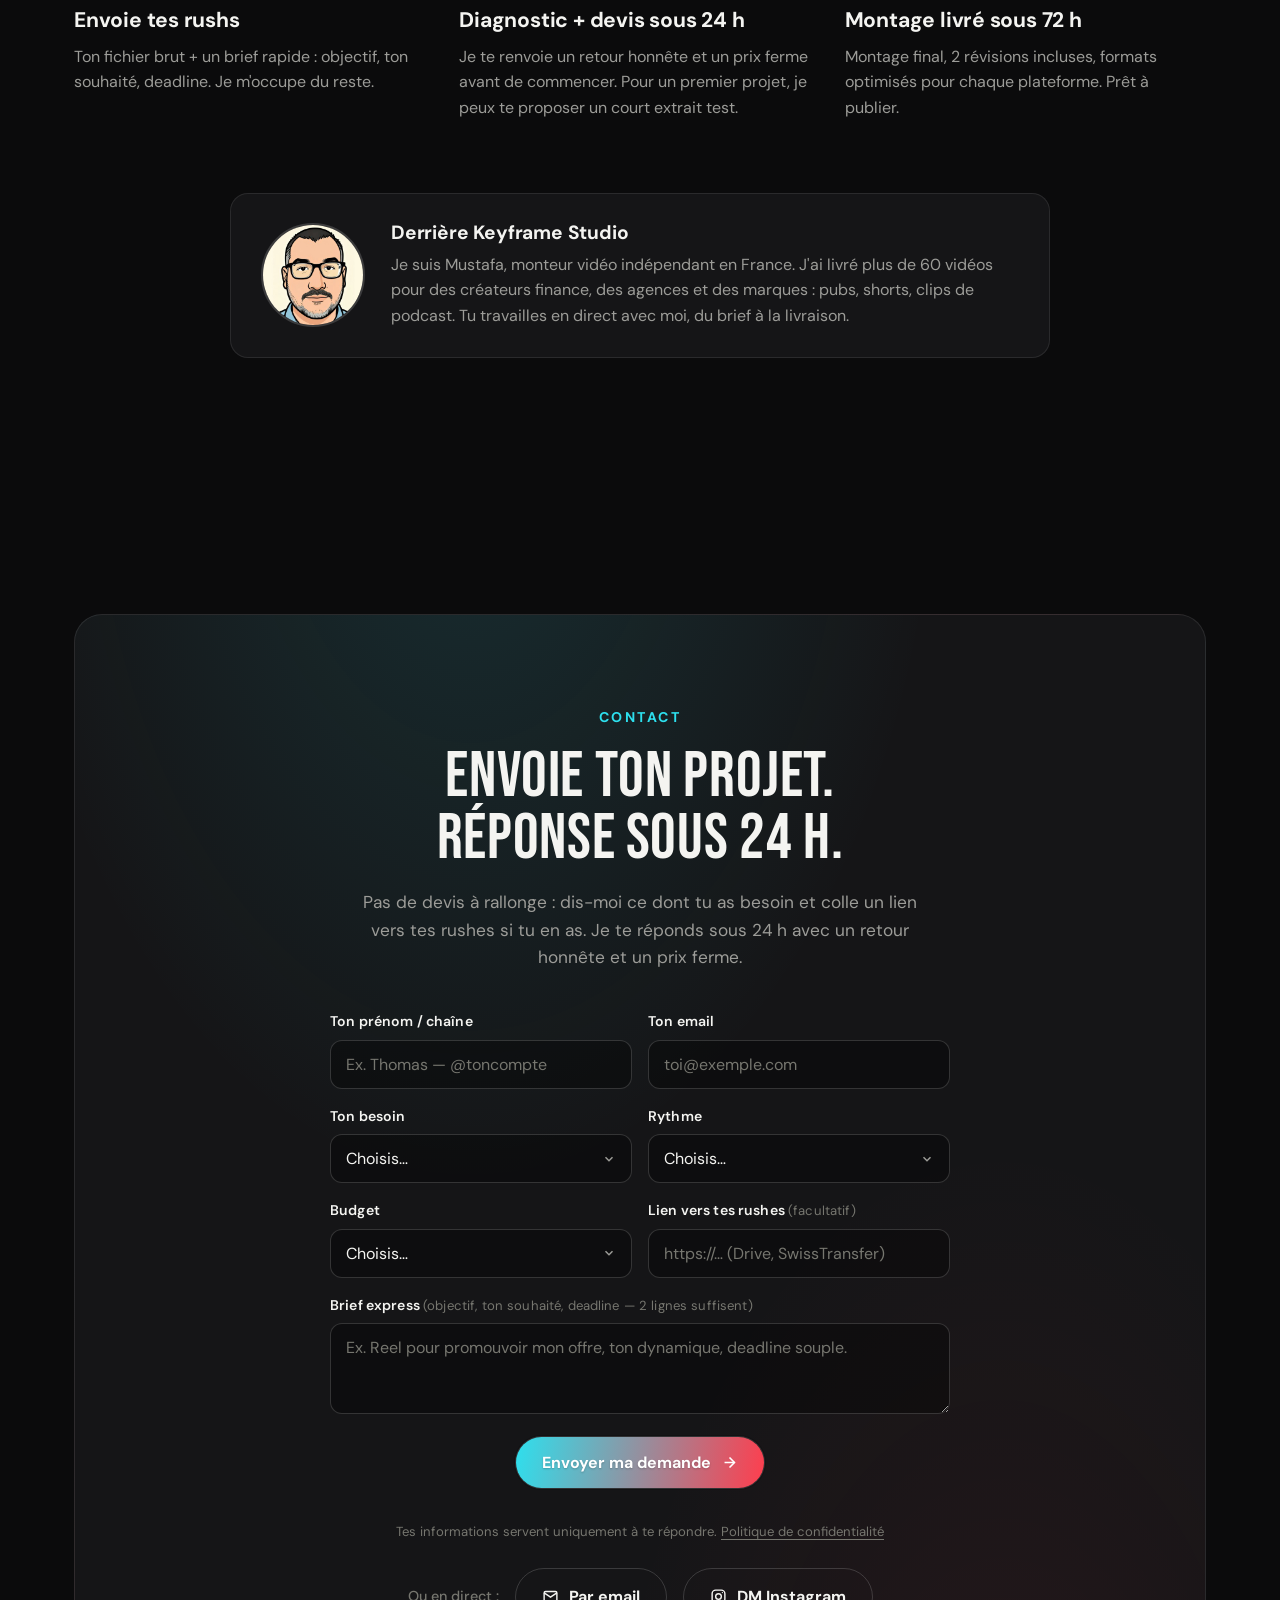
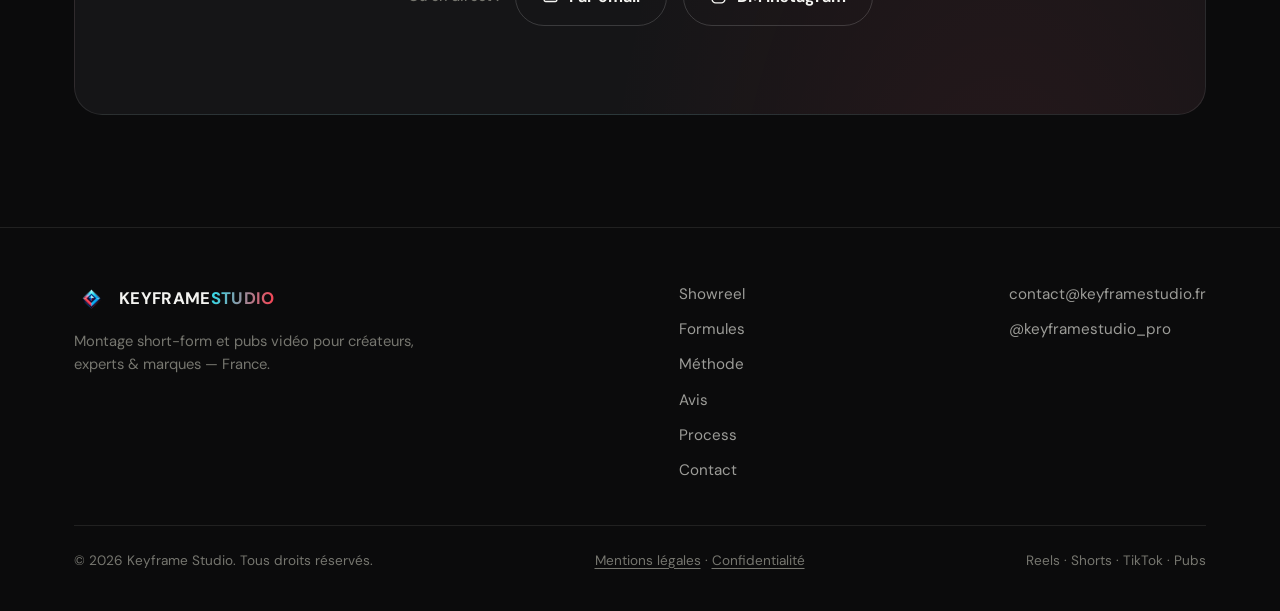
==== commit 45617985: "Formules : nouveau design (Reel au centre et mis en avant, icônes, coches, bouton devis par carte) -" ====
--- a/index.html
+++ b/index.html
@@ -135,16 +135,32 @@
   .reel-slot strong{font-family:"DM Sans",sans-serif;font-weight:700;font-size:1rem;color:var(--muted)}
 
   /* FORMULES */
-  .price-grid{display:grid;grid-template-columns:repeat(3,1fr);gap:20px}
-  .price{background:var(--surface);border:1px solid var(--line);border-radius:var(--radius);padding:30px;display:flex;flex-direction:column;gap:14px}
-  .price.hl{border-color:var(--accent);box-shadow:0 18px 50px -28px var(--accent-glow)}
-  .price h3{font-size:1.3rem}
-  .price .from{font-family:"Bebas Neue",sans-serif;font-size:3rem;line-height:1;background:var(--grad);-webkit-background-clip:text;background-clip:text;-webkit-text-fill-color:transparent;color:transparent}
-  .price .from small{font-family:"DM Sans",sans-serif;font-size:.95rem;-webkit-text-fill-color:var(--muted);color:var(--muted);margin-right:6px}
-  .price ul{list-style:none;display:grid;gap:9px;color:var(--muted);font-size:.98rem}
-  .price li::before{content:"→ ";color:var(--accent)}
+  .price-grid{display:grid;grid-template-columns:repeat(3,1fr);gap:22px;align-items:stretch;padding-top:18px}
+  .price{position:relative;background:var(--surface);border:1px solid var(--line);border-radius:22px;padding:32px 28px 28px;display:flex;flex-direction:column;transition:transform .4s var(--ease),box-shadow .4s var(--ease)}
+  .price:hover{transform:translateY(-4px)}
+  .price-ico{width:46px;height:46px;border-radius:14px;background:var(--accent-dim);color:var(--accent);display:flex;align-items:center;justify-content:center;margin-bottom:18px}
+  .price-ico svg{width:22px;height:22px}
+  .price h3{font-size:1.32rem}
+  .price-for{color:var(--muted);font-size:.95rem;margin-top:6px;min-height:2.9em}
+  .price .from{font-family:"Bebas Neue",sans-serif;font-size:3.6rem;line-height:1;margin:16px 0 20px;padding-bottom:20px;border-bottom:1px solid var(--line);color:var(--text)}
+  .price .from small{font-family:"DM Sans",sans-serif;font-size:.95rem;color:var(--muted);margin-right:8px;font-weight:600}
+  .price .from em{font-family:"DM Sans",sans-serif;font-style:normal;font-size:.95rem;color:var(--muted-2);margin-left:6px}
+  .price ul{list-style:none;display:grid;gap:12px;color:var(--muted);font-size:.97rem;flex:1 0 auto;align-content:start;margin-bottom:26px}
+  .price li{position:relative;padding-left:30px}
+  .price li::before{content:"✓";position:absolute;left:0;top:1px;width:20px;height:20px;border-radius:50%;background:var(--accent-dim);color:var(--accent);font-size:.72rem;font-weight:800;display:flex;align-items:center;justify-content:center}
   .price li b{color:var(--text)}
-  .price-foot{text-align:center;color:var(--muted-2);font-size:.9rem;margin-top:24px}
+  .price-cta{justify-content:center;width:100%}
+  /* carte mise en avant : nettement plus marquée */
+  .price.hl{border:2px solid transparent;background:linear-gradient(180deg,rgba(45,224,238,.10),rgba(255,61,77,.05) 70%,transparent) padding-box,linear-gradient(var(--surface),var(--surface)) padding-box,var(--grad) border-box;transform:translateY(-14px) scale(1.03);box-shadow:0 30px 70px -30px var(--accent-glow),0 0 0 1px rgba(45,224,238,.15)}
+  .price.hl:hover{transform:translateY(-18px) scale(1.03)}
+  .price.hl .from{background:var(--grad);-webkit-background-clip:text;background-clip:text;-webkit-text-fill-color:transparent;color:transparent;font-size:4.2rem}
+  .price.hl .from small,.price.hl .from em{-webkit-text-fill-color:currentColor}
+  .price.hl .from small{color:var(--muted)} .price.hl .from em{color:var(--muted-2)}
+  .price.hl .price-ico{background:var(--grad);color:#fff}
+  .price-badge{position:absolute;top:-15px;left:50%;transform:translateX(-50%);background:var(--grad);color:#fff;font-size:.74rem;font-weight:800;letter-spacing:.14em;text-transform:uppercase;padding:7px 16px;border-radius:999px;white-space:nowrap;box-shadow:0 8px 24px -8px var(--accent-glow)}
+  html[data-theme="light"] .price.hl{background:linear-gradient(180deg,rgba(0,117,130,.08),transparent 70%) padding-box,linear-gradient(var(--surface),var(--surface)) padding-box,var(--grad) border-box}
+  .price-foot{text-align:center;color:var(--muted-2);font-size:.9rem;margin-top:30px}
+  @media (max-width:900px){.price.hl{order:-1;transform:none}.price.hl:hover{transform:translateY(-4px)}.price-grid{gap:28px}}
   /* QUI JE SUIS */
   .about{display:flex;gap:26px;align-items:center;max-width:820px;margin:clamp(3rem,6vw,4.5rem) auto 0;background:var(--surface);border:1px solid var(--line);border-radius:var(--radius);padding:28px 30px}
   .about img{width:104px;height:104px;border-radius:50%;flex:0 0 auto;border:2px solid var(--line-strong)}
@@ -434,35 +450,44 @@
         <p class="sub">Prix de départ pour un projet standard. Le prix exact est confirmé après avoir vu tes rushes.</p>
       </div>
       <div class="price-grid">
+        <div class="price reveal">
+          <div class="price-ico"><svg viewBox="0 0 24 24" fill="none" stroke="currentColor" stroke-width="2" stroke-linecap="round" stroke-linejoin="round"><circle cx="6" cy="6" r="3"/><circle cx="6" cy="18" r="3"/><line x1="20" y1="4" x2="8.12" y2="15.88"/><line x1="14.47" y1="14.48" x2="20" y2="20"/><line x1="8.12" y1="8.12" x2="12" y2="12"/></svg></div>
+          <h3>Clips de tes vidéos longues</h3>
+          <p class="price-for">Podcasts, lives, interviews, vidéos YouTube.</p>
+          <div class="from"><small>dès</small>35&nbsp;€<em>/ clip</em></div>
+          <ul>
+            <li>Les 10 clips : <b>300&nbsp;€</b></li>
+            <li>Abonnement : <b>8 clips/mois pour 240&nbsp;€</b></li>
+            <li>Meilleurs passages, recadrage vertical</li>
+            <li>Sous-titres et accroche</li>
+          </ul>
+          <a href="#contact" class="btn btn-ghost price-cta" data-besoin="Clips de mes vidéos longues">Demander un devis</a>
+        </div>
         <div class="price hl reveal">
+          <span class="price-badge">Mon cœur de métier</span>
+          <div class="price-ico"><svg viewBox="0 0 24 24" fill="none" stroke="currentColor" stroke-width="2" stroke-linecap="round" stroke-linejoin="round"><rect x="6" y="2" width="12" height="20" rx="3"/><path d="M10.5 9.5v5l4-2.5z" fill="currentColor"/></svg></div>
           <h3>Short / Reel</h3>
-          <div class="from"><small>dès</small>65&nbsp;€</div>
+          <p class="price-for">Reels, Shorts et TikTok prêts à publier.</p>
+          <div class="from"><small>dès</small>65&nbsp;€<em>/ vidéo</em></div>
           <ul>
             <li><b>30 s : 65&nbsp;€</b> · 1 min : 110&nbsp;€</li>
             <li>Client régulier (4 vidéos/mois et +) : <b>dès 45&nbsp;€</b></li>
             <li>Sous-titres animés, son et musique</li>
             <li>2 révisions incluses</li>
           </ul>
+          <a href="#contact" class="btn btn-primary price-cta" data-besoin="Short / Reel">Demander un devis</a>
         </div>
         <div class="price reveal">
-          <h3>Clips de tes vidéos longues</h3>
-          <div class="from"><small>dès</small>35&nbsp;€</div>
+          <div class="price-ico"><svg viewBox="0 0 24 24" fill="none" stroke="currentColor" stroke-width="2" stroke-linecap="round" stroke-linejoin="round"><circle cx="12" cy="12" r="9"/><circle cx="12" cy="12" r="5"/><circle cx="12" cy="12" r="1.4" fill="currentColor"/></svg></div>
+          <h3>Pub vidéo</h3>
+          <p class="price-for">Campagnes Meta Ads et TikTok Ads.</p>
+          <div class="from"><small>dès</small>120&nbsp;€<em>/ pub</em></div>
           <ul>
-            <li>Le clip : <b>35&nbsp;€</b> · les 10 : <b>300&nbsp;€</b></li>
-            <li>Abonnement : <b>8 clips/mois pour 240&nbsp;€</b></li>
-            <li>Meilleurs passages, recadrage vertical</li>
-            <li>Sous-titres et accroche</li>
-          </ul>
-        </div>
-        <div class="price reveal">
-          <h3>Pub vidéo</h3>
-          <div class="from"><small>dès</small>120&nbsp;€</div>
-          <ul>
-            <li>1re version : <b>120&nbsp;€</b></li>
             <li>Variante en plus : <b>45&nbsp;€</b> (autre accroche, autre fin)</li>
             <li>Formats 9:16 et 4:5</li>
             <li>Musique sous licence commerciale</li>
           </ul>
+          <a href="#contact" class="btn btn-ghost price-cta" data-besoin="Pub ou variantes de pub">Demander un devis</a>
         </div>
       </div>
       <p class="price-foot reveal">Livraison sous 72 h après réception des rushes · TVA non applicable, art. 293 B du CGI.</p>
@@ -685,6 +710,9 @@
     try{ localStorage.setItem('kf-theme', next); }catch(e){}
   });
 
+  document.querySelectorAll('.price-cta[data-besoin]').forEach(function(a){
+    a.addEventListener('click', function(){ var sel = document.getElementById('rf-type'); if(sel){ sel.value = a.getAttribute('data-besoin'); } });
+  });
   var rushForm = document.getElementById('rushForm');
   if(rushForm){
     var rfStatus = document.getElementById('rfStatus');
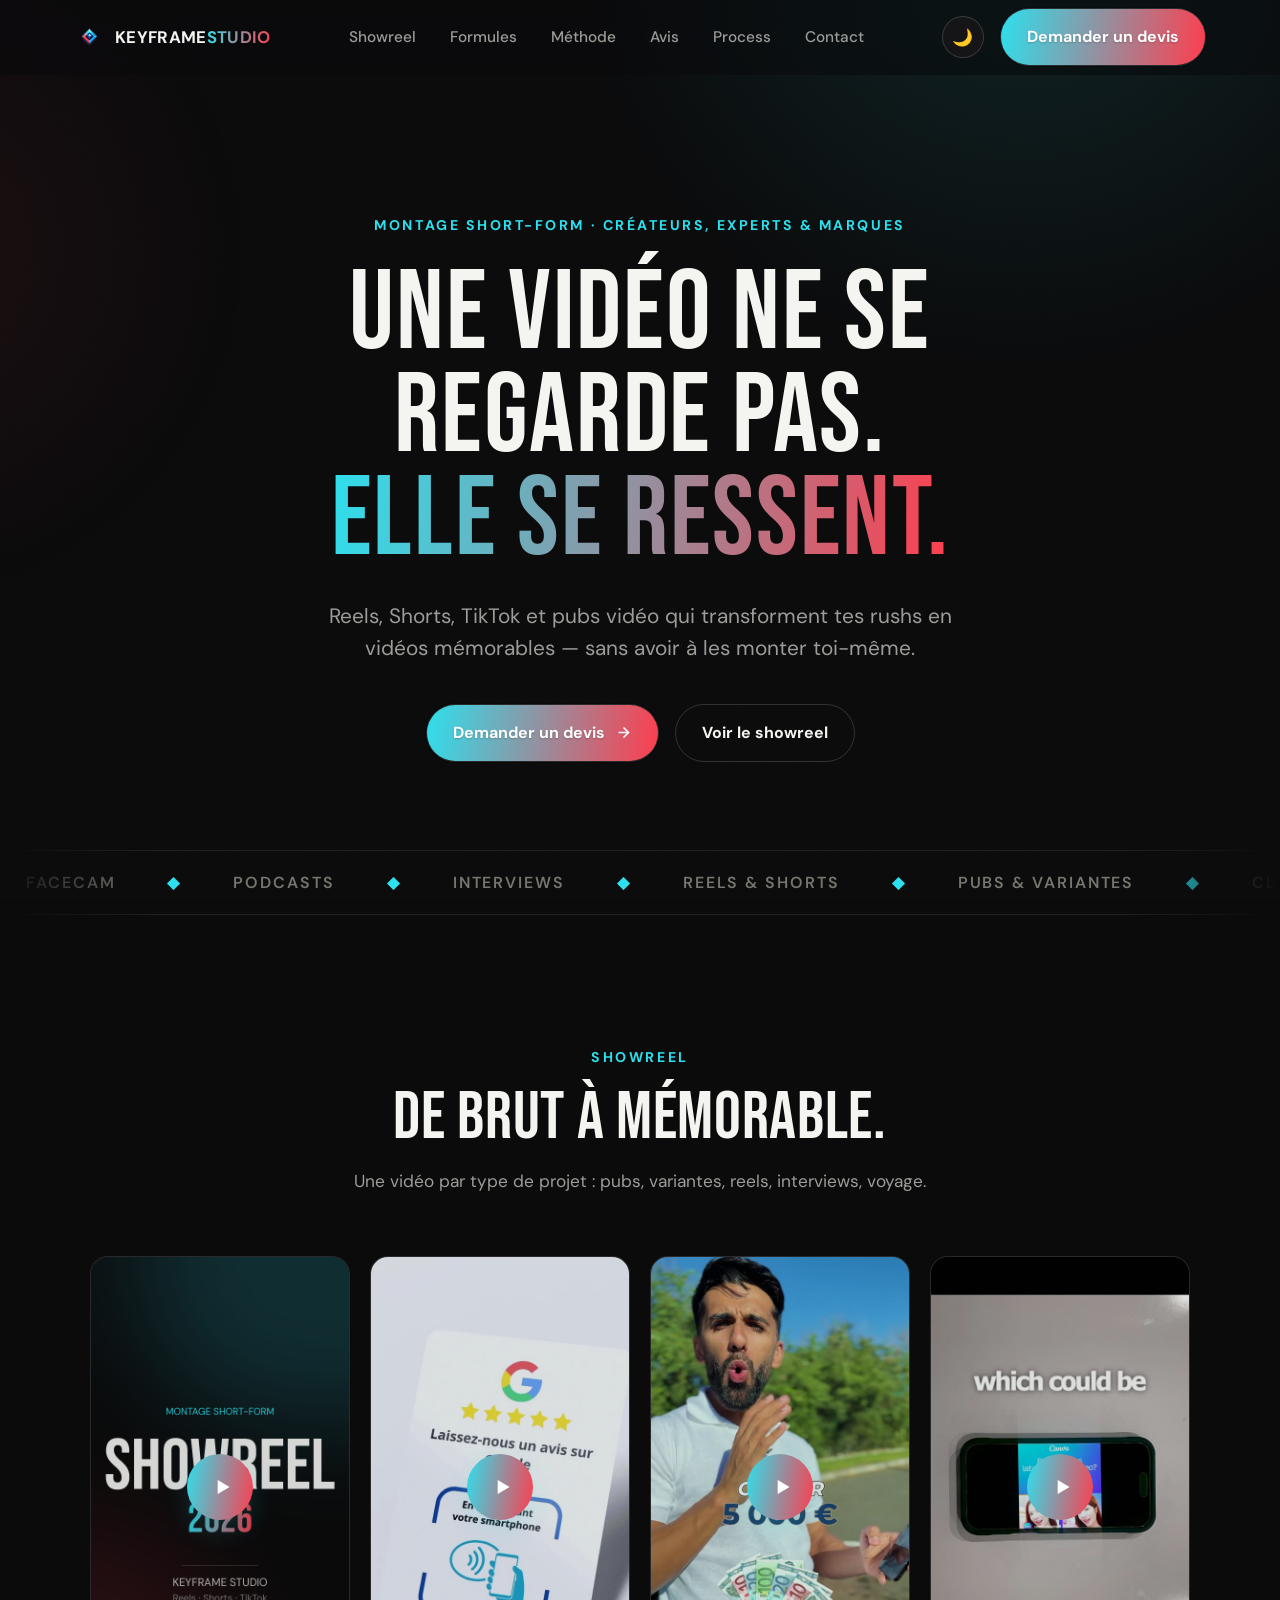
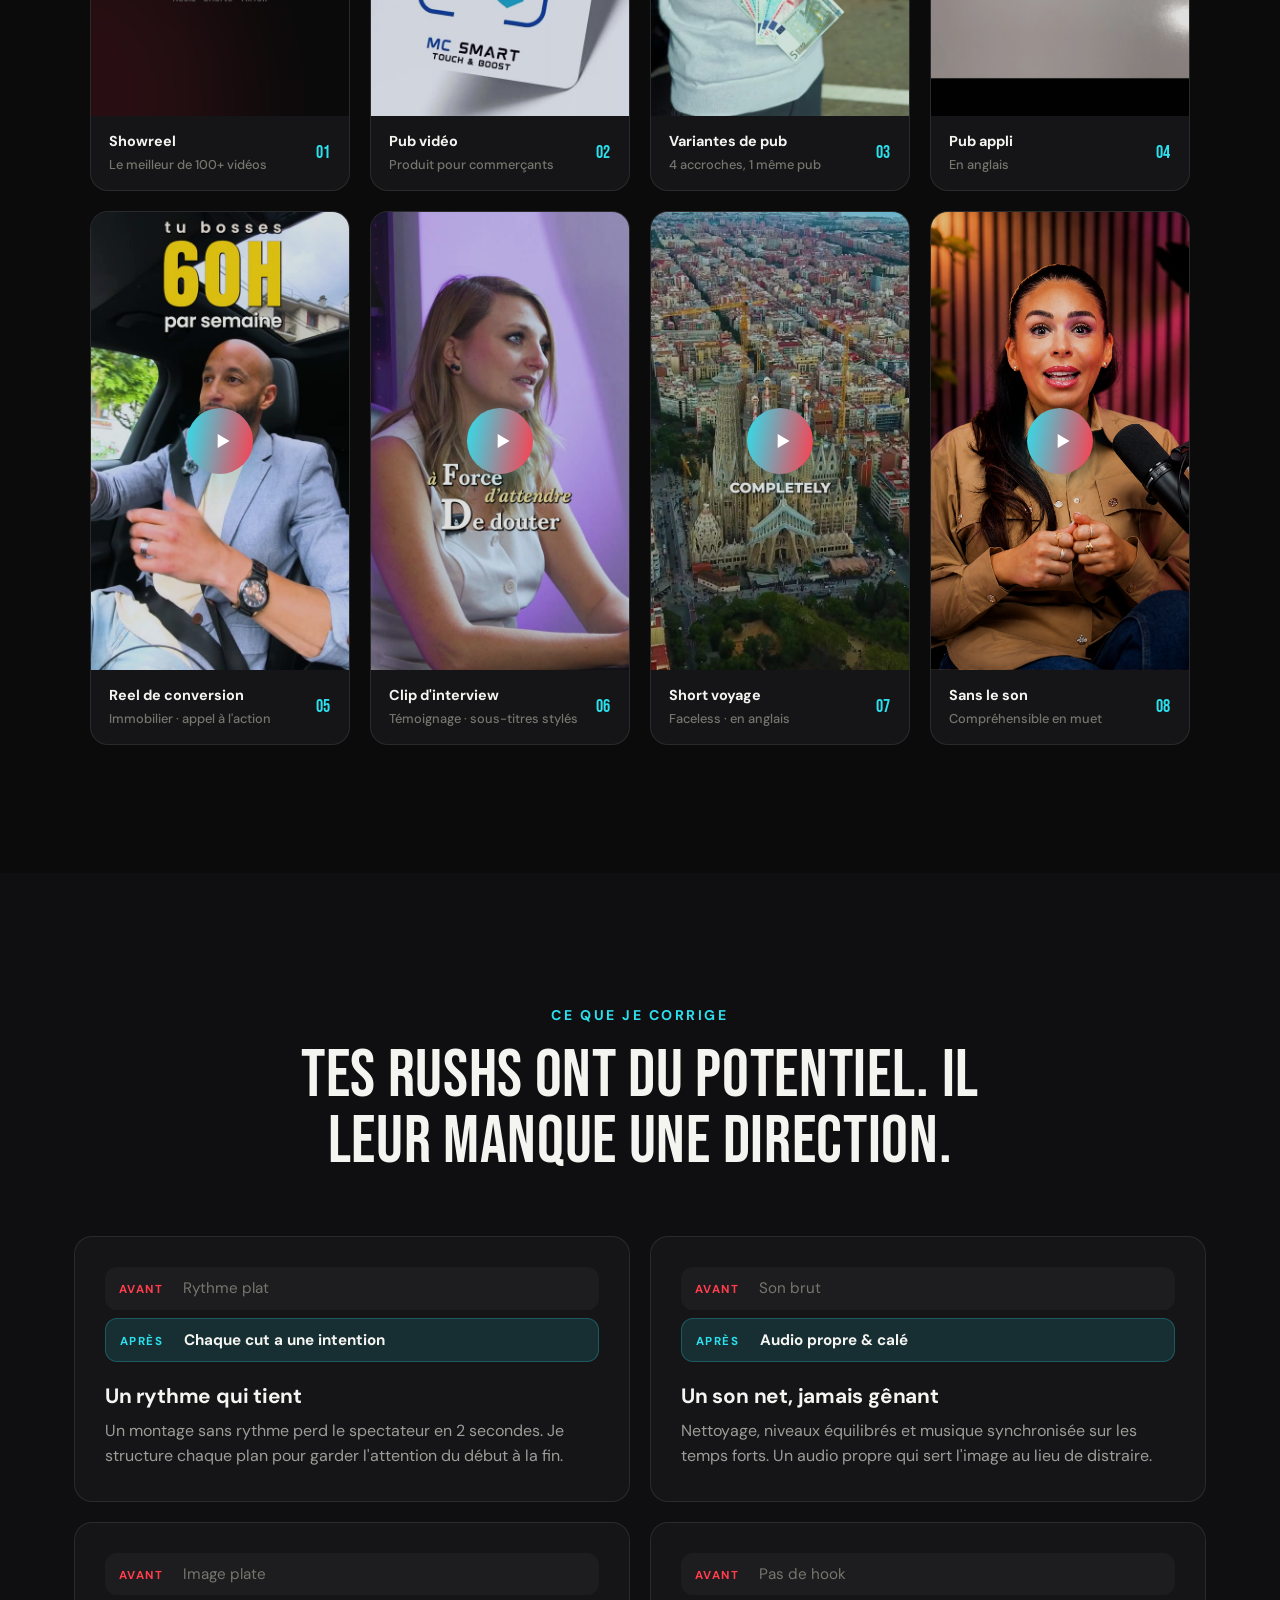
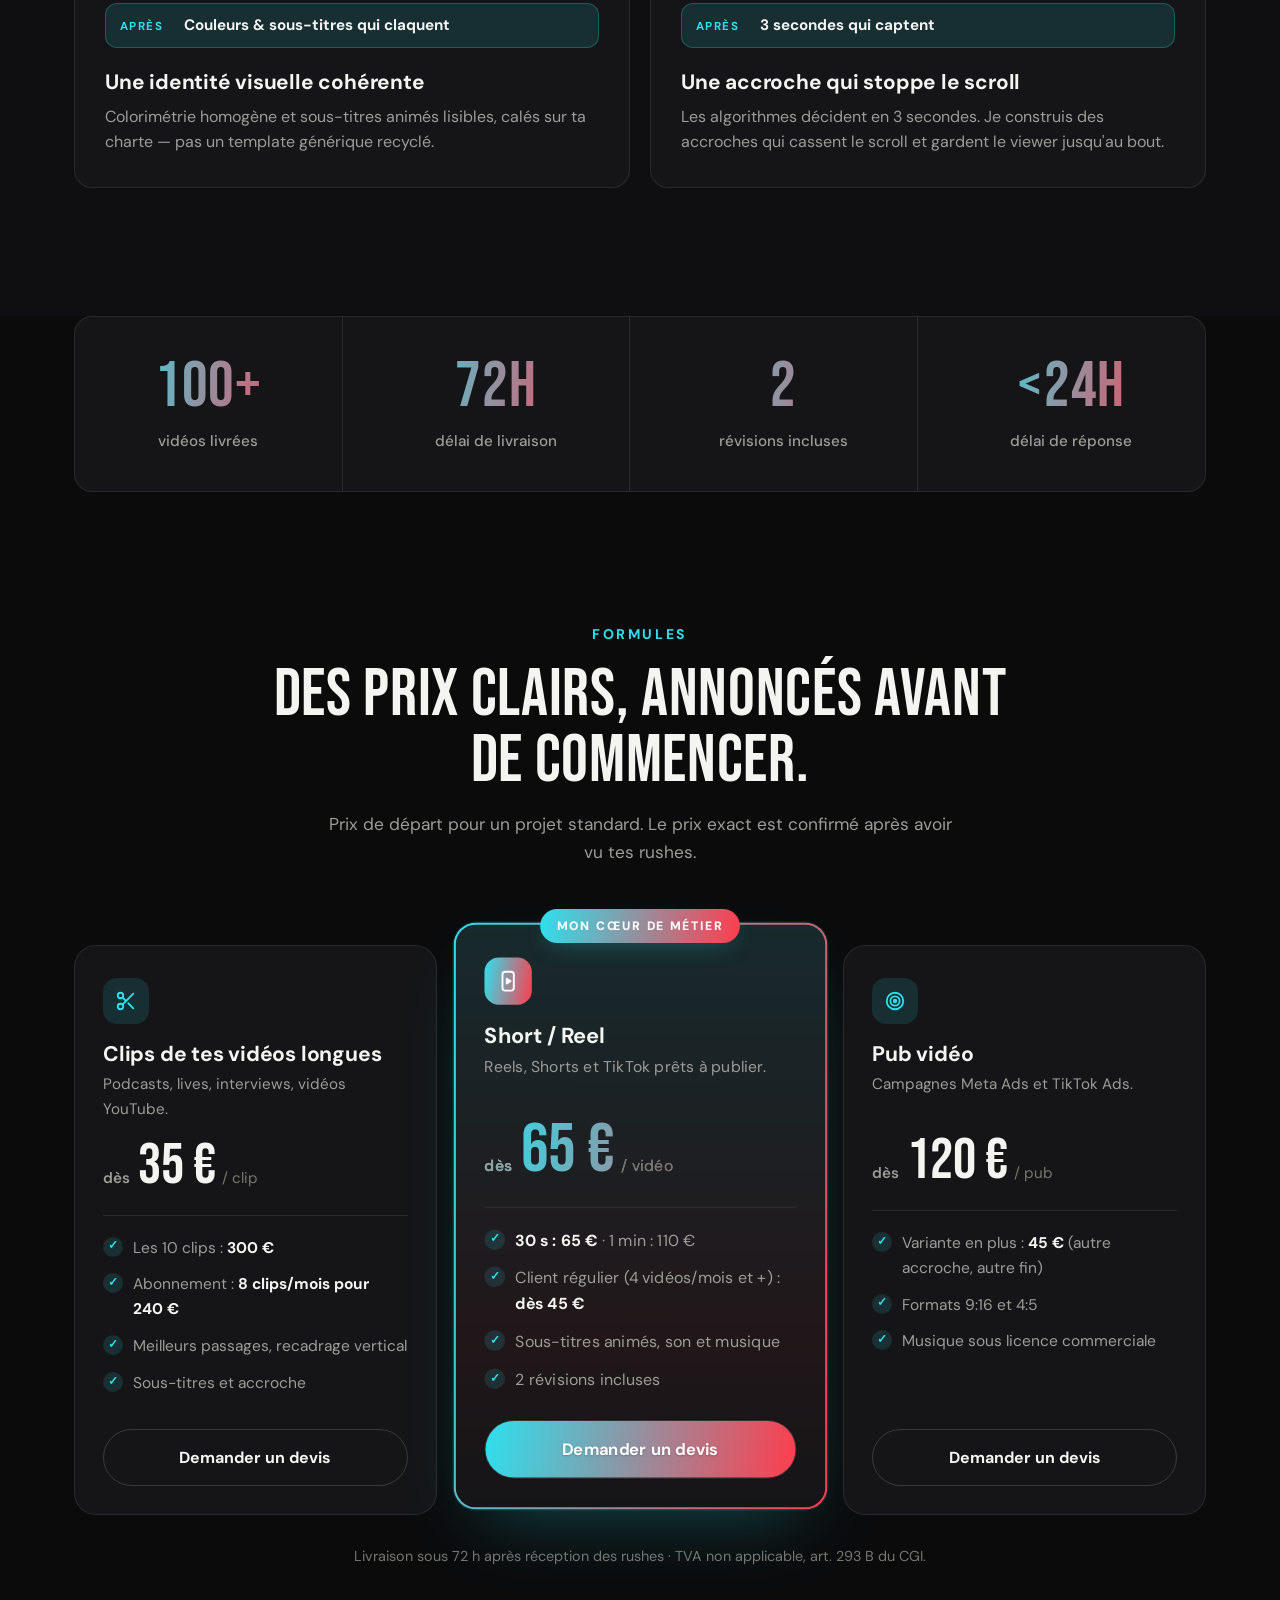
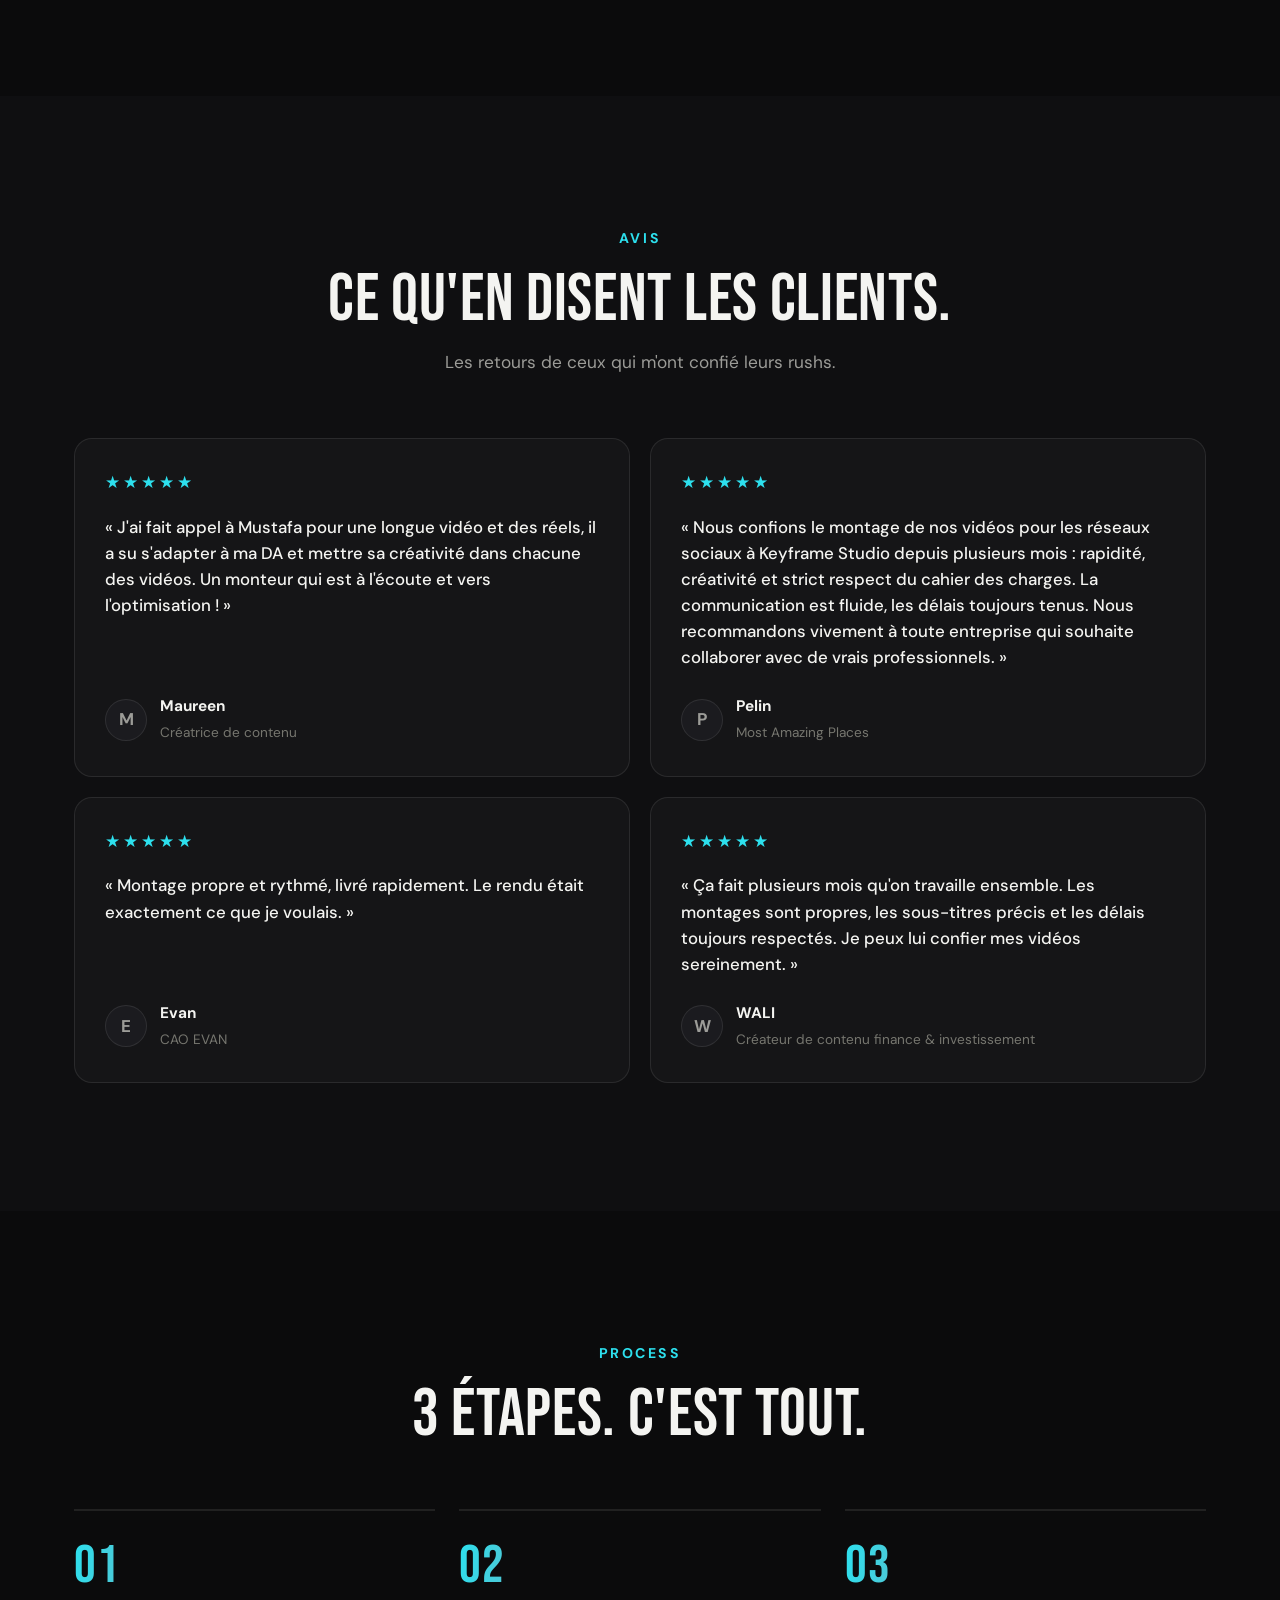
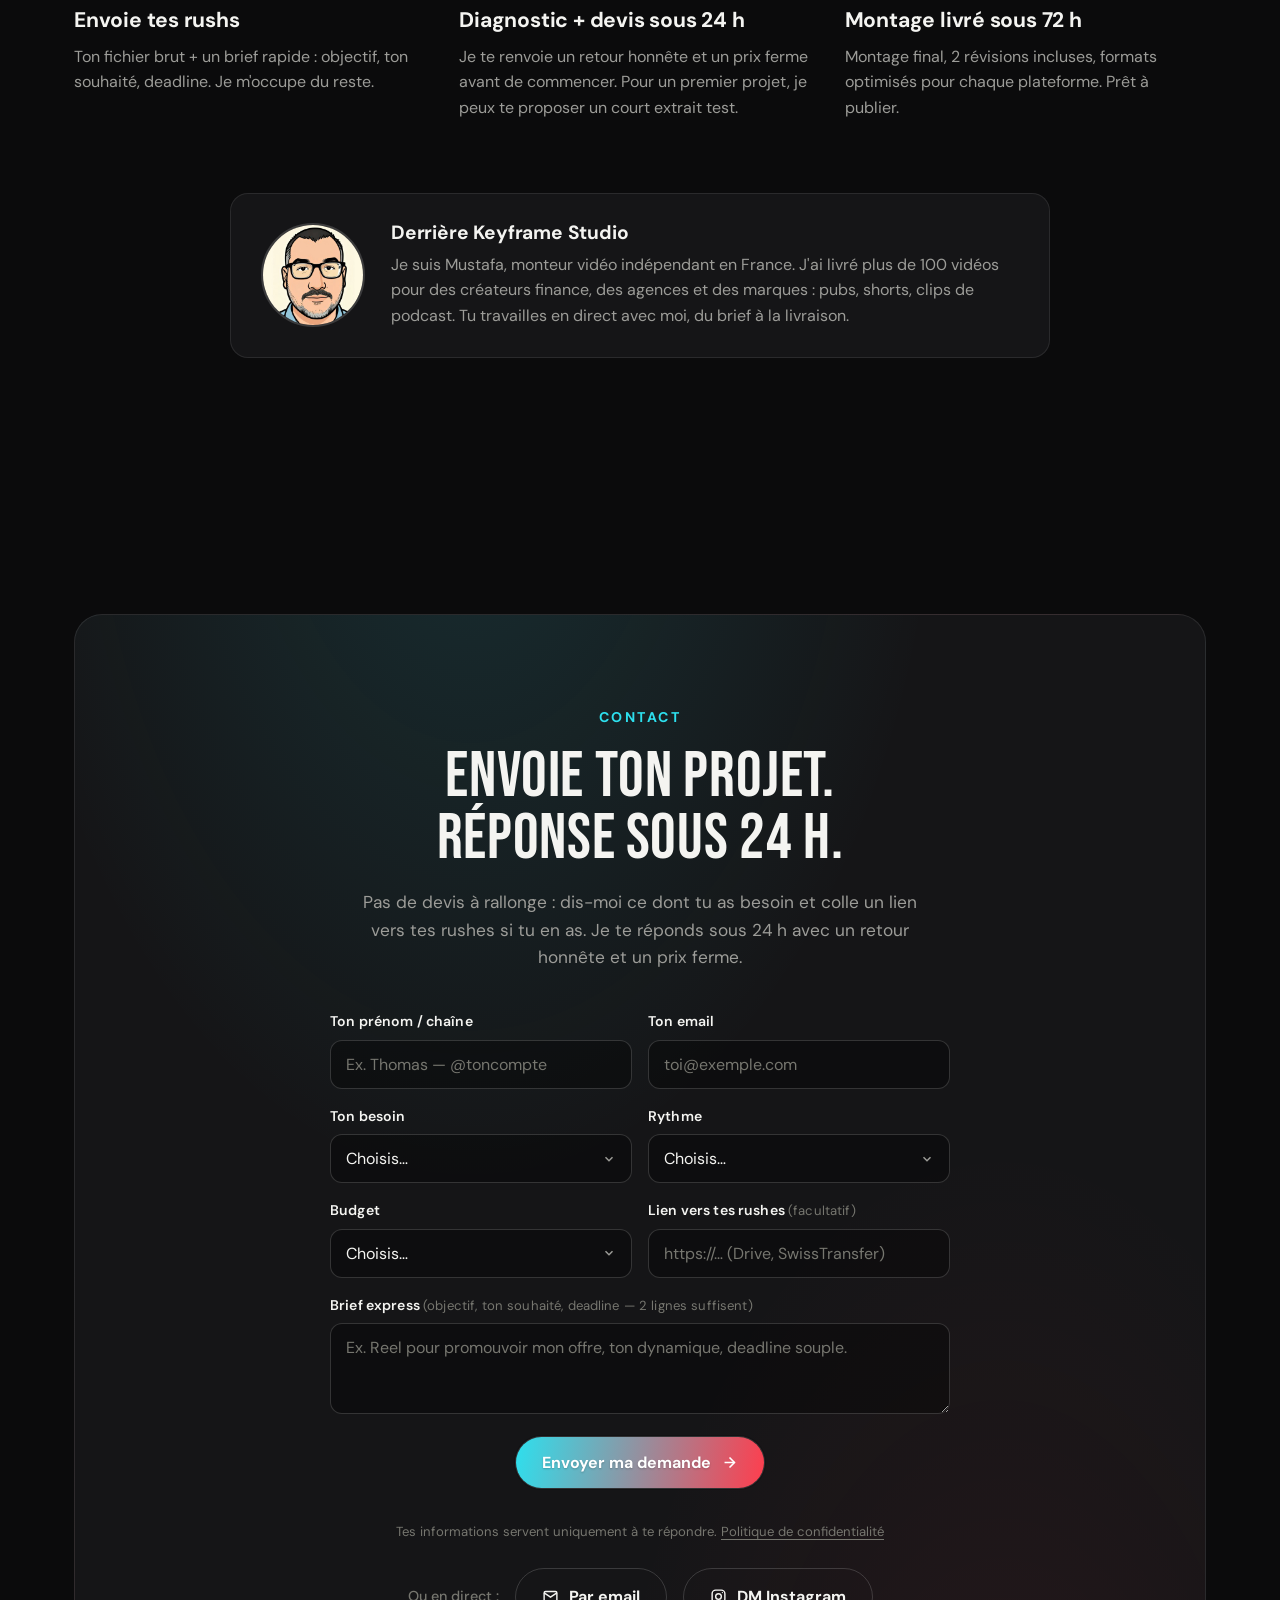
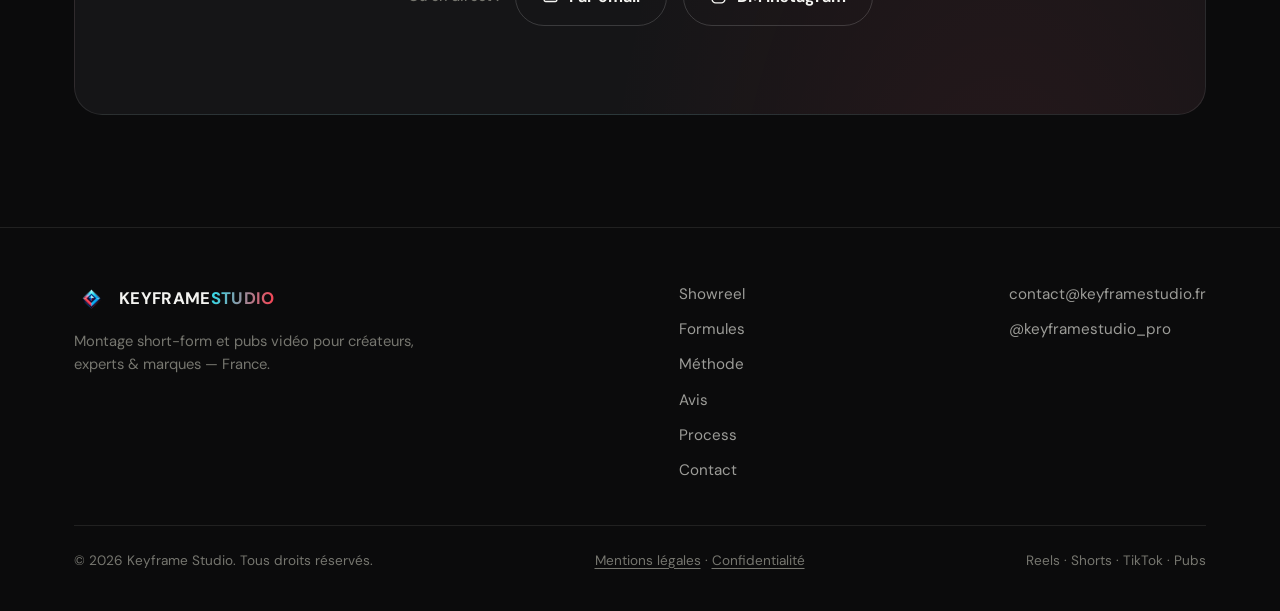
==== commit 3c31d09d: "Accueil : « 100+ vidéos » au lieu de « 60+ » (103 comptées le 24/10) Showreel, barre de chiffres et " ====
--- a/index.html
+++ b/index.html
@@ -352,7 +352,7 @@
           <div class="reel reel-poster" data-src="assets/video/showreel-keyframe-studio.mp4" style="background-image:url('miniature_showreel.png')" role="button" tabindex="0" aria-label="Lire le showreel">
             <span class="play-btn" aria-hidden="true"><svg viewBox="0 0 24 24" fill="currentColor"><path d="M8 5.5v13l11-6.5z"/></svg></span>
           </div>
-          <div class="reel-label"><span><b>Showreel</b><small>Le meilleur de 60+ vidéos</small></span><span class="reel-num">01</span></div>
+          <div class="reel-label"><span><b>Showreel</b><small>Le meilleur de 100+ vidéos</small></span><span class="reel-num">01</span></div>
         </div>
         <div class="reel-card reveal">
           <div class="reel reel-poster" data-src="assets/video/pub-mc-smart.mp4" style="background-image:url('assets/img/pub-mc-smart.jpg')" role="button" tabindex="0" aria-label="Lire la pub vidéo">
@@ -434,7 +434,7 @@
   <section class="block" style="padding-top:0">
     <div class="container">
       <div class="stats-bar reveal">
-        <div class="stat"><div class="num">60+</div><div class="lab">vidéos livrées</div></div>
+        <div class="stat"><div class="num">100+</div><div class="lab">vidéos livrées</div></div>
         <div class="stat"><div class="num">72h</div><div class="lab">délai de livraison</div></div>
         <div class="stat"><div class="num">2</div><div class="lab">révisions incluses</div></div>
         <div class="stat"><div class="num">&lt;24h</div><div class="lab">délai de réponse</div></div>
@@ -539,7 +539,7 @@
       </div>
       <div class="about reveal">
         <img src="assets/img/mustafa.jpg" alt="Mustafa, en illustration" width="104" height="104">
-        <div><h3>Derrière Keyframe Studio</h3><p>Je suis Mustafa, monteur vidéo indépendant en France. J'ai livré plus de 60 vidéos pour des créateurs finance, des agences et des marques : pubs, shorts, clips de podcast. Tu travailles en direct avec moi, du brief à la livraison.</p></div>
+        <div><h3>Derrière Keyframe Studio</h3><p>Je suis Mustafa, monteur vidéo indépendant en France. J'ai livré plus de 100 vidéos pour des créateurs finance, des agences et des marques : pubs, shorts, clips de podcast. Tu travailles en direct avec moi, du brief à la livraison.</p></div>
       </div>
     </div>
   </section>
